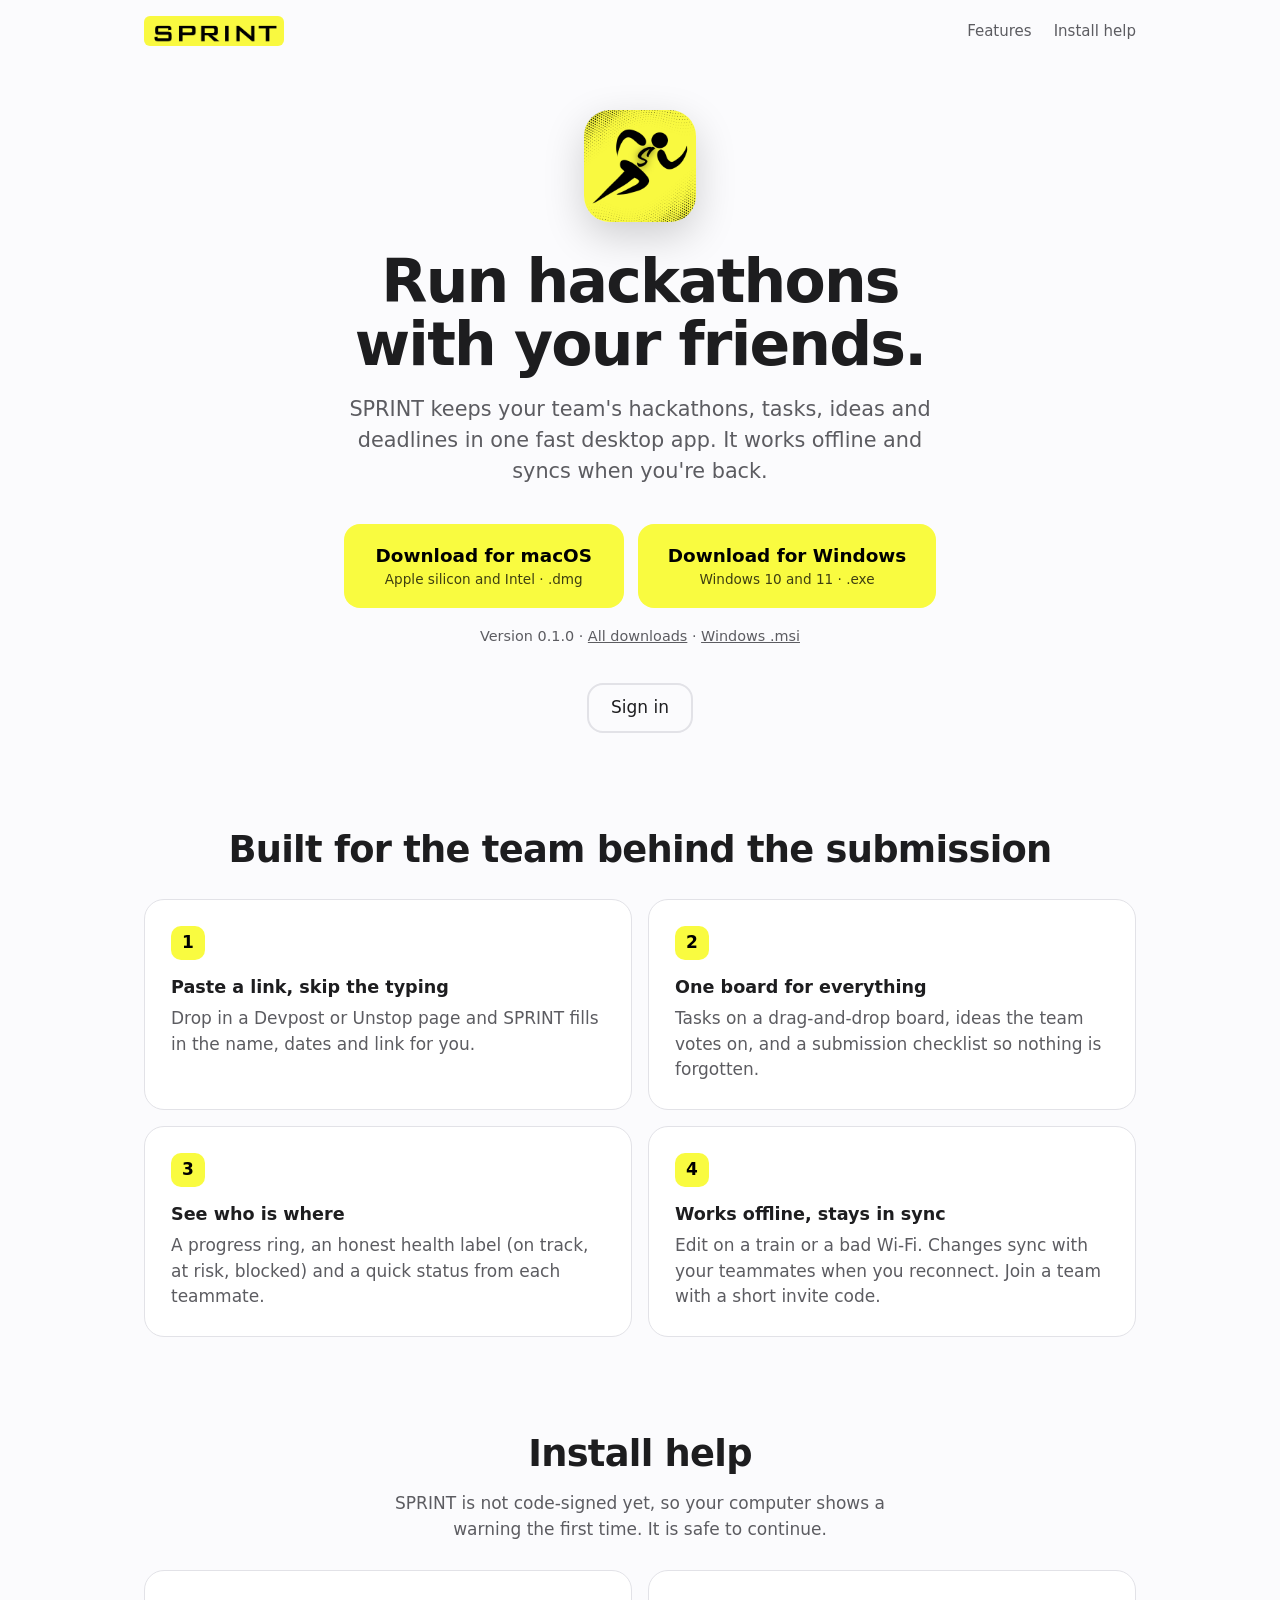
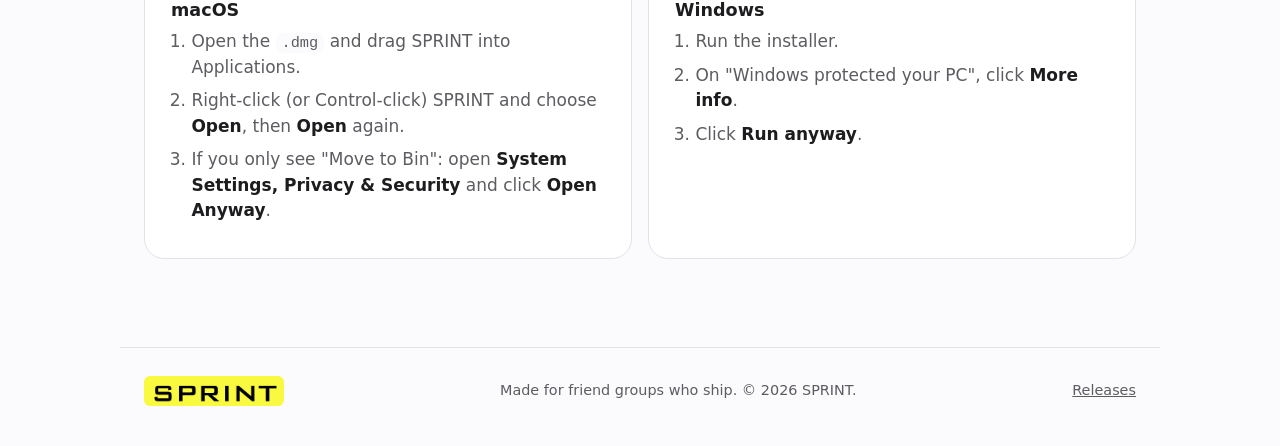
==== index.html @ 3ab62c74 "SPRINT download site" ====
<!doctype html>
<html lang="en">
<head>
<meta charset="utf-8">
<meta name="viewport" content="width=device-width, initial-scale=1">
<meta http-equiv="Content-Security-Policy" content="default-src 'none'; img-src 'self'; style-src 'self'; script-src 'self'; connect-src https://api.github.com; base-uri 'none'; form-action 'none'">
<meta name="referrer" content="strict-origin-when-cross-origin">
<title>SPRINT: run hackathons with your friends</title>
<meta name="description" content="SPRINT is a desktop app for macOS and Windows that keeps your friend group's hackathons, tasks, ideas and deadlines in one place. Works offline, syncs with your team.">
<link rel="canonical" href="https://fawaz3469.github.io/sprint-app/">
<meta name="color-scheme" content="light dark">
<meta name="theme-color" content="#F9FB40">
<link rel="icon" href="favicon.ico" sizes="48x48">
<link rel="icon" href="favicon-32.png" type="image/png" sizes="32x32">
<link rel="icon" href="icon-512.png" type="image/png" sizes="512x512">
<link rel="apple-touch-icon" href="apple-touch-icon.png">
<meta property="og:type" content="website">
<meta property="og:site_name" content="SPRINT">
<meta property="og:title" content="SPRINT: run hackathons with your friends">
<meta property="og:description" content="One desktop app for your team's hackathons, tasks, ideas and deadlines. macOS and Windows. Works offline.">
<meta property="og:url" content="https://fawaz3469.github.io/sprint-app/">
<meta property="og:image" content="https://fawaz3469.github.io/sprint-app/og-image.png">
<meta property="og:image:width" content="1200">
<meta property="og:image:height" content="630">
<meta property="og:image:alt" content="The SPRINT runner icon and wordmark on a yellow background">
<meta name="twitter:card" content="summary_large_image">
<meta name="twitter:title" content="SPRINT: run hackathons with your friends">
<meta name="twitter:description" content="One desktop app for your team's hackathons, tasks, ideas and deadlines. macOS and Windows.">
<meta name="twitter:image" content="https://fawaz3469.github.io/sprint-app/og-image.png">
<script type="application/ld+json">
{
  "@context": "https://schema.org",
  "@type": "SoftwareApplication",
  "name": "SPRINT",
  "description": "A desktop app for friend groups to run hackathons together: tasks, ideas, submission checklists, progress and deadlines in one place.",
  "applicationCategory": "ProductivityApplication",
  "operatingSystem": "macOS, Windows",
  "softwareVersion": "0.1.0",
  "url": "https://fawaz3469.github.io/sprint-app/",
  "image": "https://fawaz3469.github.io/sprint-app/og-image.png",
  "downloadUrl": "https://github.com/Fawaz3469/sprint-app/releases/latest"
}
</script>
<link rel="stylesheet" href="style.css">
<script src="app.js" defer></script>
</head>
<body>
<a class="skip" href="#main">Skip to content</a>
<header class="bar">
  <a class="brand" href="./" aria-label="SPRINT home"><img src="assets/sprint-wordmark.png" alt="SPRINT" width="720" height="154"></a>
  <nav aria-label="Page">
    <a href="#features">Features</a>
    <a href="#install-help">Install help</a>
  </nav>
</header>

<main id="main">
  <section class="hero">
    <img class="hero-icon" src="assets/sprint-icon.png" alt="" width="640" height="640">
    <h1>Run hackathons with your friends.</h1>
    <p class="lead">SPRINT keeps your team's hackathons, tasks, ideas and deadlines in one fast desktop app. It works offline and syncs when you're back.</p>

    <div class="downloads" id="downloads">
      <a class="btn btn-lg" id="dl-mac" data-os="mac" rel="noopener noreferrer" href="https://github.com/Fawaz3469/sprint-app/releases/download/v0.1.0/Sprint_0.1.0_universal.dmg">
        <span class="btn-title">Download for macOS</span>
        <span class="btn-sub">Apple silicon and Intel · .dmg</span>
      </a>
      <a class="btn btn-lg" id="dl-win" data-os="win" rel="noopener noreferrer" href="https://github.com/Fawaz3469/sprint-app/releases/download/v0.1.0/Sprint_0.1.0_x64-setup.exe">
        <span class="btn-title">Download for Windows</span>
        <span class="btn-sub">Windows 10 and 11 · .exe</span>
      </a>
    </div>
    <p class="meta"><span id="version">Version 0.1.0</span> · <a id="all-releases" rel="noopener noreferrer" href="https://github.com/Fawaz3469/sprint-app/releases/latest">All downloads</a> · <a id="dl-msi" rel="noopener noreferrer" href="https://github.com/Fawaz3469/sprint-app/releases/download/v0.1.0/Sprint_0.1.0_x64_en-US.msi">Windows .msi</a></p>
    <p class="note" id="mobile-note" hidden>SPRINT is a desktop app. Open this page on your Mac or PC to download it.</p>

    <details class="signin">
      <summary class="btn btn-ghost">Sign in</summary>
      <p>Open the SPRINT app to sign in. Accounts are created inside the app with an email code.</p>
    </details>
  </section>

  <section id="features" class="features" aria-labelledby="features-h">
    <h2 id="features-h">Built for the team behind the submission</h2>
    <ul>
      <li>
        <span class="num" aria-hidden="true">1</span>
        <h3>Paste a link, skip the typing</h3>
        <p>Drop in a Devpost or Unstop page and SPRINT fills in the name, dates and link for you.</p>
      </li>
      <li>
        <span class="num" aria-hidden="true">2</span>
        <h3>One board for everything</h3>
        <p>Tasks on a drag-and-drop board, ideas the team votes on, and a submission checklist so nothing is forgotten.</p>
      </li>
      <li>
        <span class="num" aria-hidden="true">3</span>
        <h3>See who is where</h3>
        <p>A progress ring, an honest health label (on track, at risk, blocked) and a quick status from each teammate.</p>
      </li>
      <li>
        <span class="num" aria-hidden="true">4</span>
        <h3>Works offline, stays in sync</h3>
        <p>Edit on a train or a bad Wi-Fi. Changes sync with your teammates when you reconnect. Join a team with a short invite code.</p>
      </li>
    </ul>
  </section>

  <section id="install-help" class="help" aria-labelledby="help-h">
    <h2 id="help-h">Install help</h2>
    <p>SPRINT is not code-signed yet, so your computer shows a warning the first time. It is safe to continue.</p>
    <div class="help-grid">
      <div>
        <h3>macOS</h3>
        <ol>
          <li>Open the <code>.dmg</code> and drag SPRINT into Applications.</li>
          <li>Right-click (or Control-click) SPRINT and choose <strong>Open</strong>, then <strong>Open</strong> again.</li>
          <li>If you only see "Move to Bin": open <strong>System Settings, Privacy &amp; Security</strong> and click <strong>Open Anyway</strong>.</li>
        </ol>
      </div>
      <div>
        <h3>Windows</h3>
        <ol>
          <li>Run the installer.</li>
          <li>On "Windows protected your PC", click <strong>More info</strong>.</li>
          <li>Click <strong>Run anyway</strong>.</li>
        </ol>
      </div>
    </div>
  </section>
</main>

<footer class="foot">
  <a class="brand" href="./" aria-label="SPRINT home"><img src="assets/sprint-wordmark.png" alt="SPRINT" width="720" height="154"></a>
  <p>Made for friend groups who ship. © 2026 SPRINT.</p>
  <p><a rel="noopener noreferrer" href="https://github.com/Fawaz3469/sprint-app/releases">Releases</a></p>
</footer>
</body>
</html>
---- style.css ----
:root {
  --yellow: #F9FB40;
  --on-yellow: #000;
  --bg: #fbfbfd;
  --surface: #fff;
  --text: #1d1d1f;
  --text-2: #5c5c61;
  --line: #e2e2e7;
  --focus: #1d1d1f;
  --radius: 20px;
  --font: -apple-system, BlinkMacSystemFont, "SF Pro Text", "Segoe UI Variable", "Segoe UI", system-ui, Roboto, sans-serif;
}
@media (prefers-color-scheme: dark) {
  :root { --bg: #0b0b0c; --surface: #161618; --text: #f5f5f7; --text-2: #a1a1a8; --line: #2a2a2e; --focus: #F9FB40; }
}
* { box-sizing: border-box; }
html { -webkit-text-size-adjust: 100%; scroll-behavior: smooth; }
body { margin: 0; background: var(--bg); color: var(--text); font: 17px/1.5 var(--font); -webkit-font-smoothing: antialiased; }
img { display: block; max-width: 100%; height: auto; }
a { color: inherit; }
:focus-visible { outline: 3px solid var(--focus); outline-offset: 3px; border-radius: 8px; }
.skip { position: absolute; left: 16px; top: -60px; background: var(--yellow); color: var(--on-yellow); padding: 10px 14px; border-radius: 10px; z-index: 10; }
.skip:focus { top: 12px; }

.bar, .foot { max-width: 1040px; margin: 0 auto; padding: 16px 24px; display: flex; align-items: center; justify-content: space-between; gap: 16px; }
.brand img { height: 30px; width: auto; border-radius: 6px; }
.bar nav { display: flex; gap: 22px; }
.bar nav a { text-decoration: none; color: var(--text-2); font-size: 15px; }
.bar nav a:hover { color: var(--text); }

main { max-width: 1040px; margin: 0 auto; padding: 0 24px; }
.hero { text-align: center; padding: 48px 0 72px; }
.hero-icon { width: 112px; height: 112px; margin: 0 auto 28px; border-radius: 26px; box-shadow: 0 14px 40px rgba(0,0,0,.18); }
h1 { font-size: clamp(2.2rem, 6vw, 3.75rem); line-height: 1.05; letter-spacing: -0.03em; margin: 0 auto 18px; max-width: 16ch; font-weight: 700; }
.lead { font-size: clamp(1.05rem, 2.2vw, 1.3rem); color: var(--text-2); max-width: 46ch; margin: 0 auto 36px; }

.downloads { display: flex; gap: 14px; justify-content: center; flex-wrap: wrap; }
.btn { display: inline-flex; flex-direction: column; align-items: center; justify-content: center; text-decoration: none; border-radius: 16px; background: var(--yellow); color: var(--on-yellow); font-weight: 600; cursor: pointer; border: 2px solid transparent; transition: transform .15s ease; }
.btn:hover { transform: translateY(-1px); }
.btn:active { transform: translateY(0); }
.btn-lg { min-width: 280px; padding: 16px 28px; }
.btn-title { font-size: 1.15rem; }
.btn-sub { font-size: .85rem; font-weight: 500; opacity: .75; }
/* The visitor's own system keeps the yellow fill; the other one steps back. */
.downloads.detected .btn:not(.is-yours) { background: transparent; color: var(--text); border-color: var(--line); }
.btn-ghost { background: transparent; color: var(--text); border-color: var(--line); padding: 10px 22px; font-weight: 500; list-style: none; }
.btn-ghost::-webkit-details-marker { display: none; }
.meta { color: var(--text-2); font-size: .9rem; margin: 18px 0 0; }
.meta a { color: var(--text-2); }
.note { color: var(--text-2); font-size: .95rem; }

.signin { margin: 36px auto 0; max-width: 420px; }
.signin summary { display: inline-flex; }
.signin p { margin: 14px 0 0; padding: 16px 18px; background: var(--surface); border: 1px solid var(--line); border-radius: 14px; color: var(--text-2); font-size: .95rem; }

h2 { font-size: clamp(1.6rem, 4vw, 2.3rem); letter-spacing: -0.02em; line-height: 1.15; margin: 0 0 28px; text-align: center; }
h3 { margin: 0 0 6px; font-size: 1.1rem; }
.features { padding: 24px 0 72px; }
.features ul { list-style: none; margin: 0; padding: 0; display: grid; grid-template-columns: repeat(2, 1fr); gap: 16px; }
.features li { background: var(--surface); border: 1px solid var(--line); border-radius: var(--radius); padding: 26px; }
.features p { margin: 0; color: var(--text-2); }
.num { display: grid; place-items: center; width: 34px; height: 34px; border-radius: 10px; background: var(--yellow); color: var(--on-yellow); font-weight: 700; margin-bottom: 14px; }

.help { padding: 24px 0 88px; }
.help > p { text-align: center; color: var(--text-2); max-width: 52ch; margin: -12px auto 28px; }
.help-grid { display: grid; grid-template-columns: repeat(2, 1fr); gap: 16px; }
.help-grid > div { background: var(--surface); border: 1px solid var(--line); border-radius: var(--radius); padding: 26px; }
.help ol { margin: 0; padding-left: 1.2em; color: var(--text-2); }
.help li { margin-bottom: 8px; }
.help strong { color: var(--text); }
code { font: .9em ui-monospace, SFMono-Regular, Menlo, Consolas, monospace; background: var(--bg); padding: 1px 6px; border-radius: 6px; }

.foot { border-top: 1px solid var(--line); flex-wrap: wrap; padding-top: 28px; padding-bottom: 40px; color: var(--text-2); font-size: .9rem; }
.foot p { margin: 0; }
.foot a { color: var(--text-2); }

@media (max-width: 720px) {
  .bar nav { gap: 16px; }
  .btn-lg { width: 100%; min-width: 0; }
  .features ul, .help-grid { grid-template-columns: 1fr; }
  .hero { padding-top: 28px; }
  .foot { flex-direction: column; align-items: flex-start; }
}
@media (prefers-reduced-motion: reduce) { html { scroll-behavior: auto; } .btn { transition: none; } }
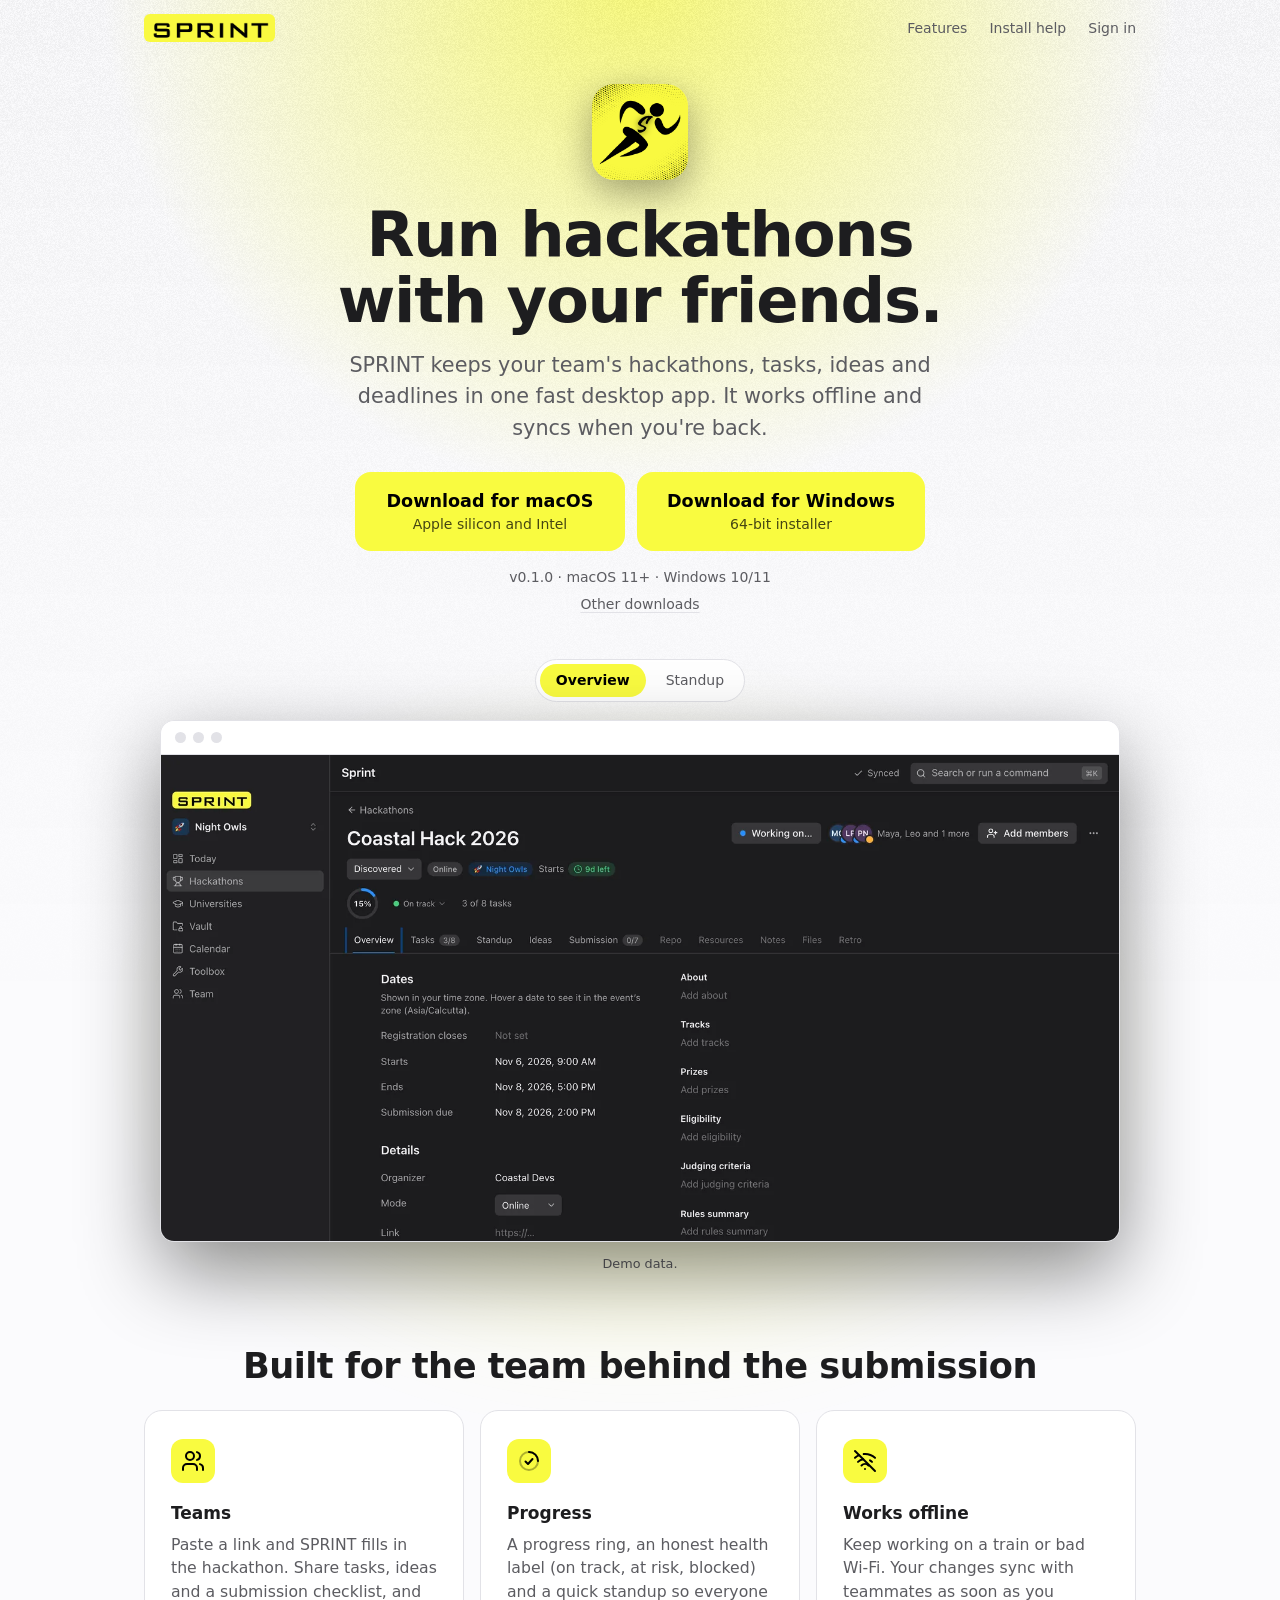
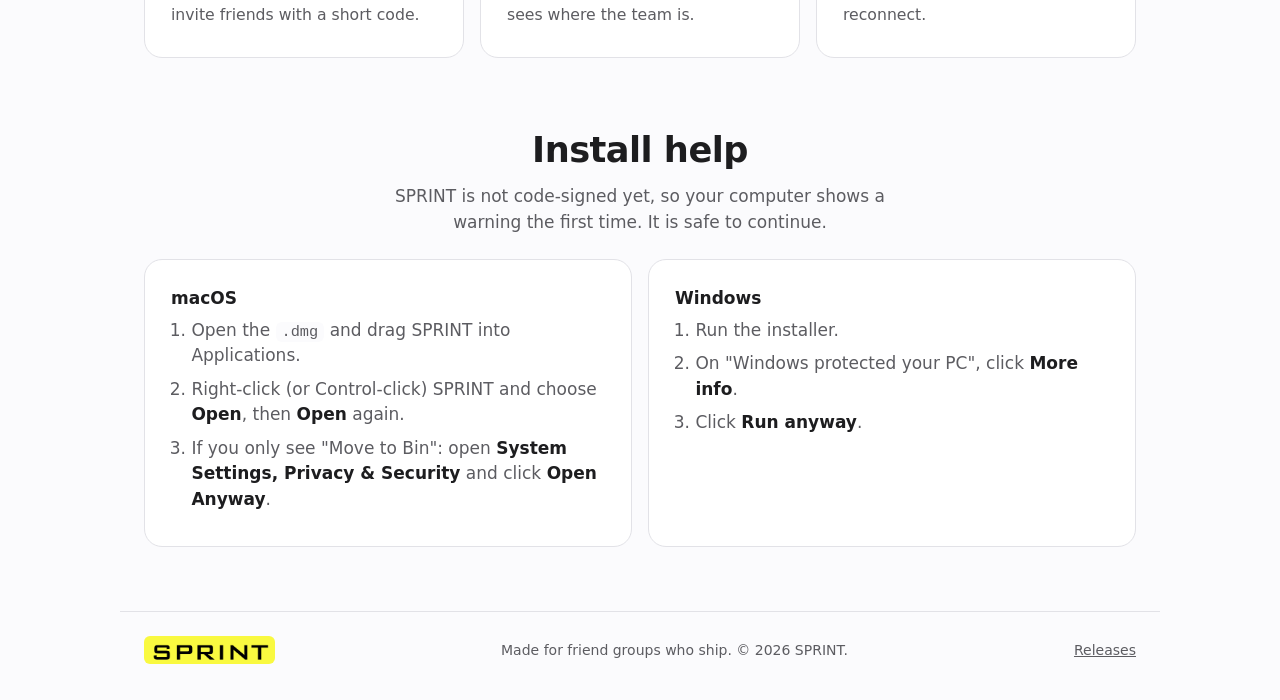
==== commit d3b129cc: "Polish: app screenshots, nav sign-in popover, 3 feature cards, tighter hero" ====
--- a/index.html
+++ b/index.html
@@ -8,8 +8,8 @@
 <title>SPRINT: run hackathons with your friends</title>
 <meta name="description" content="SPRINT is a desktop app for macOS and Windows that keeps your friend group's hackathons, tasks, ideas and deadlines in one place. Works offline, syncs with your team.">
 <link rel="canonical" href="https://fawaz3469.github.io/sprint-app/">
-<meta name="color-scheme" content="light dark">
-<meta name="theme-color" content="#F9FB40">
+<meta name="color-scheme" content="dark light">
+<meta name="theme-color" content="#0b0b0c">
 <link rel="icon" href="favicon.ico" sizes="48x48">
 <link rel="icon" href="favicon-32.png" type="image/png" sizes="32x32">
 <link rel="icon" href="icon-512.png" type="image/png" sizes="512x512">
@@ -51,6 +51,10 @@
   <nav aria-label="Page">
     <a href="#features">Features</a>
     <a href="#install-help">Install help</a>
+    <details class="pop" id="signin">
+      <summary>Sign in</summary>
+      <div class="pop-panel" role="note">Open the SPRINT app to sign in.</div>
+    </details>
   </nav>
 </header>
 
@@ -63,44 +67,57 @@
     <div class="downloads" id="downloads">
       <a class="btn btn-lg" id="dl-mac" data-os="mac" rel="noopener noreferrer" href="https://github.com/Fawaz3469/sprint-app/releases/download/v0.1.0/Sprint_0.1.0_universal.dmg">
         <span class="btn-title">Download for macOS</span>
-        <span class="btn-sub">Apple silicon and Intel · .dmg</span>
+        <span class="btn-sub">Apple silicon and Intel</span>
       </a>
       <a class="btn btn-lg" id="dl-win" data-os="win" rel="noopener noreferrer" href="https://github.com/Fawaz3469/sprint-app/releases/download/v0.1.0/Sprint_0.1.0_x64-setup.exe">
         <span class="btn-title">Download for Windows</span>
-        <span class="btn-sub">Windows 10 and 11 · .exe</span>
+        <span class="btn-sub">64-bit installer</span>
       </a>
     </div>
-    <p class="meta"><span id="version">Version 0.1.0</span> · <a id="all-releases" rel="noopener noreferrer" href="https://github.com/Fawaz3469/sprint-app/releases/latest">All downloads</a> · <a id="dl-msi" rel="noopener noreferrer" href="https://github.com/Fawaz3469/sprint-app/releases/download/v0.1.0/Sprint_0.1.0_x64_en-US.msi">Windows .msi</a></p>
+    <p class="meta"><span id="version">v0.1.0</span> · macOS 11+ · Windows 10/11</p>
     <p class="note" id="mobile-note" hidden>SPRINT is a desktop app. Open this page on your Mac or PC to download it.</p>
+    <details class="more">
+      <summary>Other downloads</summary>
+      <ul>
+        <li><a id="dl-msi" rel="noopener noreferrer" href="https://github.com/Fawaz3469/sprint-app/releases/download/v0.1.0/Sprint_0.1.0_x64_en-US.msi">Windows installer (.msi)</a></li>
+        <li><a id="notes" rel="noopener noreferrer" href="https://github.com/Fawaz3469/sprint-app/releases/latest">Release notes</a></li>
+        <li><a rel="noopener noreferrer" href="https://github.com/Fawaz3469/sprint-app/releases">All releases</a></li>
+      </ul>
+    </details>
 
-    <details class="signin">
-      <summary class="btn btn-ghost">Sign in</summary>
-      <p>Open the SPRINT app to sign in. Accounts are created inside the app with an email code.</p>
-    </details>
+    <div class="shots">
+      <input class="shot-radio" type="radio" name="shot" id="shot-overview" checked>
+      <input class="shot-radio" type="radio" name="shot" id="shot-standup">
+      <div class="shot-tabs" role="group" aria-label="Screenshots">
+        <label for="shot-overview">Overview</label>
+        <label for="shot-standup">Standup</label>
+      </div>
+      <div class="window">
+        <div class="window-bar" aria-hidden="true"><i></i><i></i><i></i></div>
+        <img class="shot shot-overview" src="assets/app-overview.webp" width="1600" height="812" alt="The SPRINT app showing a hackathon overview: a progress ring at 15 percent, an on-track health label, the event dates and the team and task counts.">
+        <img class="shot shot-standup" src="assets/app-standup.webp" width="1600" height="812" alt="The SPRINT Standup tab listing three teammates, each with a status, a short note, tasks done and a progress percentage." loading="lazy">
+      </div>
+      <p class="shot-note">Demo data.</p>
+    </div>
   </section>
 
   <section id="features" class="features" aria-labelledby="features-h">
     <h2 id="features-h">Built for the team behind the submission</h2>
     <ul>
       <li>
-        <span class="num" aria-hidden="true">1</span>
-        <h3>Paste a link, skip the typing</h3>
-        <p>Drop in a Devpost or Unstop page and SPRINT fills in the name, dates and link for you.</p>
+        <span class="icon" aria-hidden="true"><svg viewBox="0 0 24 24"><path d="M16 21v-2a4 4 0 0 0-4-4H6a4 4 0 0 0-4 4v2"/><circle cx="9" cy="7" r="4"/><path d="M22 21v-2a4 4 0 0 0-3-3.87"/><path d="M16 3.13a4 4 0 0 1 0 7.75"/></svg></span>
+        <h3>Teams</h3>
+        <p>Paste a link and SPRINT fills in the hackathon. Share tasks, ideas and a submission checklist, and invite friends with a short code.</p>
       </li>
       <li>
-        <span class="num" aria-hidden="true">2</span>
-        <h3>One board for everything</h3>
-        <p>Tasks on a drag-and-drop board, ideas the team votes on, and a submission checklist so nothing is forgotten.</p>
+        <span class="icon" aria-hidden="true"><svg viewBox="0 0 24 24"><circle cx="12" cy="12" r="9" opacity=".3"/><path d="M12 3a9 9 0 0 1 9 9"/><path d="m8.5 12.5 2.5 2.5 4.5-5"/></svg></span>
+        <h3>Progress</h3>
+        <p>A progress ring, an honest health label (on track, at risk, blocked) and a quick standup so everyone sees where the team is.</p>
       </li>
       <li>
-        <span class="num" aria-hidden="true">3</span>
-        <h3>See who is where</h3>
-        <p>A progress ring, an honest health label (on track, at risk, blocked) and a quick status from each teammate.</p>
-      </li>
-      <li>
-        <span class="num" aria-hidden="true">4</span>
-        <h3>Works offline, stays in sync</h3>
-        <p>Edit on a train or a bad Wi-Fi. Changes sync with your teammates when you reconnect. Join a team with a short invite code.</p>
+        <span class="icon" aria-hidden="true"><svg viewBox="0 0 24 24"><path d="M12 20h.01"/><path d="M8.5 16.429a5 5 0 0 1 7 0"/><path d="M5 12.859a10 10 0 0 1 5.17-2.69"/><path d="M19 12.859a10 10 0 0 0-2.007-1.523"/><path d="M2 8.82a15 15 0 0 1 4.177-2.643"/><path d="M22 8.82a15 15 0 0 0-11.288-3.764"/><path d="m2 2 20 20"/></svg></span>
+        <h3>Works offline</h3>
+        <p>Keep working on a train or bad Wi-Fi. Your changes sync with teammates as soon as you reconnect.</p>
       </li>
     </ul>
   </section>
--- a/style.css
+++ b/style.css
@@ -1,68 +1,97 @@
+/* Dark is the default; light follows the system setting. Yellow is used for fills only, always with black text. */
 :root {
   --yellow: #F9FB40;
   --on-yellow: #000;
-  --bg: #fbfbfd;
-  --surface: #fff;
-  --text: #1d1d1f;
-  --text-2: #5c5c61;
-  --line: #e2e2e7;
-  --focus: #1d1d1f;
-  --radius: 20px;
+  --bg: #0b0b0c;
+  --surface: #151517;
+  --text: #f5f5f7;
+  --text-2: #a1a1a8;
+  --line: #28282c;
+  --focus: #F9FB40;
+  --glow: rgba(249, 251, 64, .22);
+  --radius: 18px;
+  --t-sm: .875rem;
+  --t-md: 1.0625rem;
+  --t-lg: clamp(1.1rem, 2vw, 1.3rem);
+  --t-h2: clamp(1.6rem, 3.6vw, 2.2rem);
+  --t-h1: clamp(2.3rem, 6vw, 3.9rem);
   --font: -apple-system, BlinkMacSystemFont, "SF Pro Text", "Segoe UI Variable", "Segoe UI", system-ui, Roboto, sans-serif;
 }
-@media (prefers-color-scheme: dark) {
-  :root { --bg: #0b0b0c; --surface: #161618; --text: #f5f5f7; --text-2: #a1a1a8; --line: #2a2a2e; --focus: #F9FB40; }
+@media (prefers-color-scheme: light) {
+  :root { --bg: #fbfbfd; --surface: #fff; --text: #1d1d1f; --text-2: #5c5c61; --line: #e2e2e7; --focus: #1d1d1f; --glow: rgba(249, 251, 64, .7); }
 }
 * { box-sizing: border-box; }
 html { -webkit-text-size-adjust: 100%; scroll-behavior: smooth; }
-body { margin: 0; background: var(--bg); color: var(--text); font: 17px/1.5 var(--font); -webkit-font-smoothing: antialiased; }
+body { margin: 0; background: var(--bg); color: var(--text); font: var(--t-md)/1.5 var(--font); -webkit-font-smoothing: antialiased; }
 img { display: block; max-width: 100%; height: auto; }
 a { color: inherit; }
 :focus-visible { outline: 3px solid var(--focus); outline-offset: 3px; border-radius: 8px; }
-.skip { position: absolute; left: 16px; top: -60px; background: var(--yellow); color: var(--on-yellow); padding: 10px 14px; border-radius: 10px; z-index: 10; }
+.skip { position: absolute; left: 16px; top: -60px; background: var(--yellow); color: var(--on-yellow); padding: 10px 14px; border-radius: 10px; z-index: 20; }
 .skip:focus { top: 12px; }
 
-.bar, .foot { max-width: 1040px; margin: 0 auto; padding: 16px 24px; display: flex; align-items: center; justify-content: space-between; gap: 16px; }
-.brand img { height: 30px; width: auto; border-radius: 6px; }
-.bar nav { display: flex; gap: 22px; }
-.bar nav a { text-decoration: none; color: var(--text-2); font-size: 15px; }
-.bar nav a:hover { color: var(--text); }
+.bar, .foot { max-width: 1040px; margin: 0 auto; padding: 14px 24px; display: flex; align-items: center; justify-content: space-between; gap: 16px; position: relative; z-index: 5; }
+.brand img { height: 28px; width: auto; border-radius: 6px; }
+.bar nav { display: flex; align-items: center; gap: 22px; }
+.bar nav a, .pop summary { text-decoration: none; color: var(--text-2); font-size: var(--t-sm); cursor: pointer; }
+.bar nav a:hover, .pop summary:hover, .pop[open] summary { color: var(--text); }
+.pop { position: relative; }
+.pop summary { list-style: none; }
+.pop summary::-webkit-details-marker { display: none; }
+.pop-panel { position: absolute; right: 0; top: calc(100% + 10px); width: max-content; max-width: 240px; padding: 12px 14px; background: var(--surface); border: 1px solid var(--line); border-radius: 12px; font-size: var(--t-sm); color: var(--text); box-shadow: 0 12px 32px rgba(0,0,0,.35); }
 
 main { max-width: 1040px; margin: 0 auto; padding: 0 24px; }
-.hero { text-align: center; padding: 48px 0 72px; }
-.hero-icon { width: 112px; height: 112px; margin: 0 auto 28px; border-radius: 26px; box-shadow: 0 14px 40px rgba(0,0,0,.18); }
-h1 { font-size: clamp(2.2rem, 6vw, 3.75rem); line-height: 1.05; letter-spacing: -0.03em; margin: 0 auto 18px; max-width: 16ch; font-weight: 700; }
-.lead { font-size: clamp(1.05rem, 2.2vw, 1.3rem); color: var(--text-2); max-width: 46ch; margin: 0 auto 36px; }
+.hero { position: relative; text-align: center; padding: 28px 0 56px; }
+/* A soft yellow wash and a little grain behind the hero. */
+.hero::before { content: ""; position: absolute; inset: -80px calc(50% - 50vw) 0; z-index: -1; background: radial-gradient(60% 55% at 50% 0%, var(--glow), transparent 70%); }
+.hero::after { content: ""; position: absolute; inset: -80px calc(50% - 50vw) 0; z-index: -1; background: url("assets/noise.png"); opacity: .05; pointer-events: none; -webkit-mask-image: linear-gradient(#000, transparent 80%); mask-image: linear-gradient(#000, transparent 80%); }
+.hero-icon { width: 96px; height: 96px; margin: 0 auto 22px; border-radius: 22px; box-shadow: 0 12px 36px rgba(0,0,0,.35); }
+h1 { font-size: var(--t-h1); line-height: 1.06; letter-spacing: -0.02em; margin: 0 auto 16px; max-width: 16ch; font-weight: 700; }
+.lead { font-size: var(--t-lg); color: var(--text-2); max-width: 46ch; margin: 0 auto 28px; }
 
-.downloads { display: flex; gap: 14px; justify-content: center; flex-wrap: wrap; }
-.btn { display: inline-flex; flex-direction: column; align-items: center; justify-content: center; text-decoration: none; border-radius: 16px; background: var(--yellow); color: var(--on-yellow); font-weight: 600; cursor: pointer; border: 2px solid transparent; transition: transform .15s ease; }
+.downloads { display: flex; gap: 12px; justify-content: center; flex-wrap: wrap; }
+.btn { display: inline-flex; flex-direction: column; align-items: center; justify-content: center; text-decoration: none; border-radius: 16px; background: var(--yellow); color: var(--on-yellow); font-weight: 600; border: 2px solid transparent; transition: transform .15s ease; }
 .btn:hover { transform: translateY(-1px); }
-.btn:active { transform: translateY(0); }
-.btn-lg { min-width: 280px; padding: 16px 28px; }
-.btn-title { font-size: 1.15rem; }
-.btn-sub { font-size: .85rem; font-weight: 500; opacity: .75; }
+.btn-lg { min-width: 270px; padding: 14px 28px; }
+.btn-title { font-size: 1.1rem; }
+.btn-sub { font-size: var(--t-sm); font-weight: 500; opacity: .72; }
 /* The visitor's own system keeps the yellow fill; the other one steps back. */
 .downloads.detected .btn:not(.is-yours) { background: transparent; color: var(--text); border-color: var(--line); }
-.btn-ghost { background: transparent; color: var(--text); border-color: var(--line); padding: 10px 22px; font-weight: 500; list-style: none; }
-.btn-ghost::-webkit-details-marker { display: none; }
-.meta { color: var(--text-2); font-size: .9rem; margin: 18px 0 0; }
-.meta a { color: var(--text-2); }
-.note { color: var(--text-2); font-size: .95rem; }
+.meta { color: var(--text-2); font-size: var(--t-sm); margin: 16px 0 6px; }
+.note { color: var(--text-2); font-size: var(--t-sm); margin: 6px 0; }
+.more { font-size: var(--t-sm); color: var(--text-2); }
+.more summary { display: inline-block; cursor: pointer; list-style: none; text-decoration: underline; text-underline-offset: 3px; text-decoration-color: var(--line); }
+.more summary::-webkit-details-marker { display: none; }
+.more summary:hover { color: var(--text); }
+.more ul { list-style: none; margin: 10px auto 0; padding: 6px 4px; width: max-content; max-width: 100%; border: 1px solid var(--line); border-radius: 12px; background: var(--surface); text-align: left; }
+.more li a { display: block; padding: 6px 12px; text-decoration: none; color: var(--text-2); border-radius: 8px; }
+.more li a:hover { color: var(--text); background: var(--bg); }
 
-.signin { margin: 36px auto 0; max-width: 420px; }
-.signin summary { display: inline-flex; }
-.signin p { margin: 14px 0 0; padding: 16px 18px; background: var(--surface); border: 1px solid var(--line); border-radius: 14px; color: var(--text-2); font-size: .95rem; }
+/* Screenshots in a window frame with a soft yellow glow behind. */
+.shots { position: relative; margin: 44px auto 0; max-width: 960px; }
+.shot-radio { position: absolute; opacity: 0; pointer-events: none; }
+.shot-tabs { display: inline-flex; gap: 4px; padding: 4px; margin-bottom: 18px; border: 1px solid var(--line); border-radius: 999px; background: var(--surface); }
+.shot-tabs label { padding: 6px 16px; border-radius: 999px; font-size: var(--t-sm); color: var(--text-2); cursor: pointer; }
+#shot-overview:checked ~ .shot-tabs [for="shot-overview"], #shot-standup:checked ~ .shot-tabs [for="shot-standup"] { background: var(--yellow); color: var(--on-yellow); font-weight: 600; }
+#shot-overview:focus-visible ~ .shot-tabs [for="shot-overview"], #shot-standup:focus-visible ~ .shot-tabs [for="shot-standup"] { outline: 3px solid var(--focus); outline-offset: 2px; }
+.window { position: relative; border-radius: 14px; border: 1px solid var(--line); background: var(--surface); overflow: hidden; box-shadow: 0 30px 80px rgba(0,0,0,.45); }
+.shots::before { content: ""; position: absolute; left: 8%; right: 8%; top: 22%; bottom: -4%; background: var(--yellow); opacity: .22; filter: blur(70px); border-radius: 50%; z-index: -1; }
+.window-bar { display: flex; gap: 7px; padding: 11px 14px; border-bottom: 1px solid var(--line); background: var(--surface); }
+.window-bar i { width: 11px; height: 11px; border-radius: 50%; background: var(--line); }
+.shot { display: none; width: 100%; }
+#shot-overview:checked ~ .window .shot-overview, #shot-standup:checked ~ .window .shot-standup { display: block; }
+.shot-note { margin: 12px 0 0; font-size: .8rem; color: var(--text-2); }
 
-h2 { font-size: clamp(1.6rem, 4vw, 2.3rem); letter-spacing: -0.02em; line-height: 1.15; margin: 0 0 28px; text-align: center; }
-h3 { margin: 0 0 6px; font-size: 1.1rem; }
-.features { padding: 24px 0 72px; }
-.features ul { list-style: none; margin: 0; padding: 0; display: grid; grid-template-columns: repeat(2, 1fr); gap: 16px; }
-.features li { background: var(--surface); border: 1px solid var(--line); border-radius: var(--radius); padding: 26px; }
-.features p { margin: 0; color: var(--text-2); }
-.num { display: grid; place-items: center; width: 34px; height: 34px; border-radius: 10px; background: var(--yellow); color: var(--on-yellow); font-weight: 700; margin-bottom: 14px; }
+h2 { font-size: var(--t-h2); letter-spacing: -0.015em; line-height: 1.15; margin: 0 0 24px; text-align: center; }
+h3 { margin: 0 0 6px; font-size: var(--t-md); font-weight: 600; }
+.features { padding: 16px 0 56px; }
+.features ul { list-style: none; margin: 0; padding: 0; display: grid; grid-template-columns: repeat(3, 1fr); gap: 16px; }
+.features li { background: var(--surface); border: 1px solid var(--line); border-radius: var(--radius); padding: 28px 26px 30px; }
+.features p { margin: 0; color: var(--text-2); font-size: .98rem; }
+.icon { display: grid; place-items: center; width: 44px; height: 44px; border-radius: 12px; background: var(--yellow); margin-bottom: 18px; }
+.icon svg { width: 24px; height: 24px; fill: none; stroke: var(--on-yellow); stroke-width: 2; stroke-linecap: round; stroke-linejoin: round; }
 
-.help { padding: 24px 0 88px; }
-.help > p { text-align: center; color: var(--text-2); max-width: 52ch; margin: -12px auto 28px; }
+.help { padding: 16px 0 64px; }
+.help > p { text-align: center; color: var(--text-2); max-width: 52ch; margin: -10px auto 24px; }
 .help-grid { display: grid; grid-template-columns: repeat(2, 1fr); gap: 16px; }
 .help-grid > div { background: var(--surface); border: 1px solid var(--line); border-radius: var(--radius); padding: 26px; }
 .help ol { margin: 0; padding-left: 1.2em; color: var(--text-2); }
@@ -70,15 +99,20 @@
 .help strong { color: var(--text); }
 code { font: .9em ui-monospace, SFMono-Regular, Menlo, Consolas, monospace; background: var(--bg); padding: 1px 6px; border-radius: 6px; }
 
-.foot { border-top: 1px solid var(--line); flex-wrap: wrap; padding-top: 28px; padding-bottom: 40px; color: var(--text-2); font-size: .9rem; }
+.foot { border-top: 1px solid var(--line); flex-wrap: wrap; padding-top: 24px; padding-bottom: 36px; color: var(--text-2); font-size: var(--t-sm); }
 .foot p { margin: 0; }
 .foot a { color: var(--text-2); }
 
+@media (max-width: 820px) {
+  .features ul { grid-template-columns: 1fr; }
+}
 @media (max-width: 720px) {
   .bar nav { gap: 16px; }
+  .bar nav a[href="#features"] { display: none; }
   .btn-lg { width: 100%; min-width: 0; }
-  .features ul, .help-grid { grid-template-columns: 1fr; }
-  .hero { padding-top: 28px; }
+  .help-grid { grid-template-columns: 1fr; }
+  .hero { padding-top: 16px; }
+  .shots { margin-top: 32px; }
   .foot { flex-direction: column; align-items: flex-start; }
 }
 @media (prefers-reduced-motion: reduce) { html { scroll-behavior: auto; } .btn { transition: none; } }
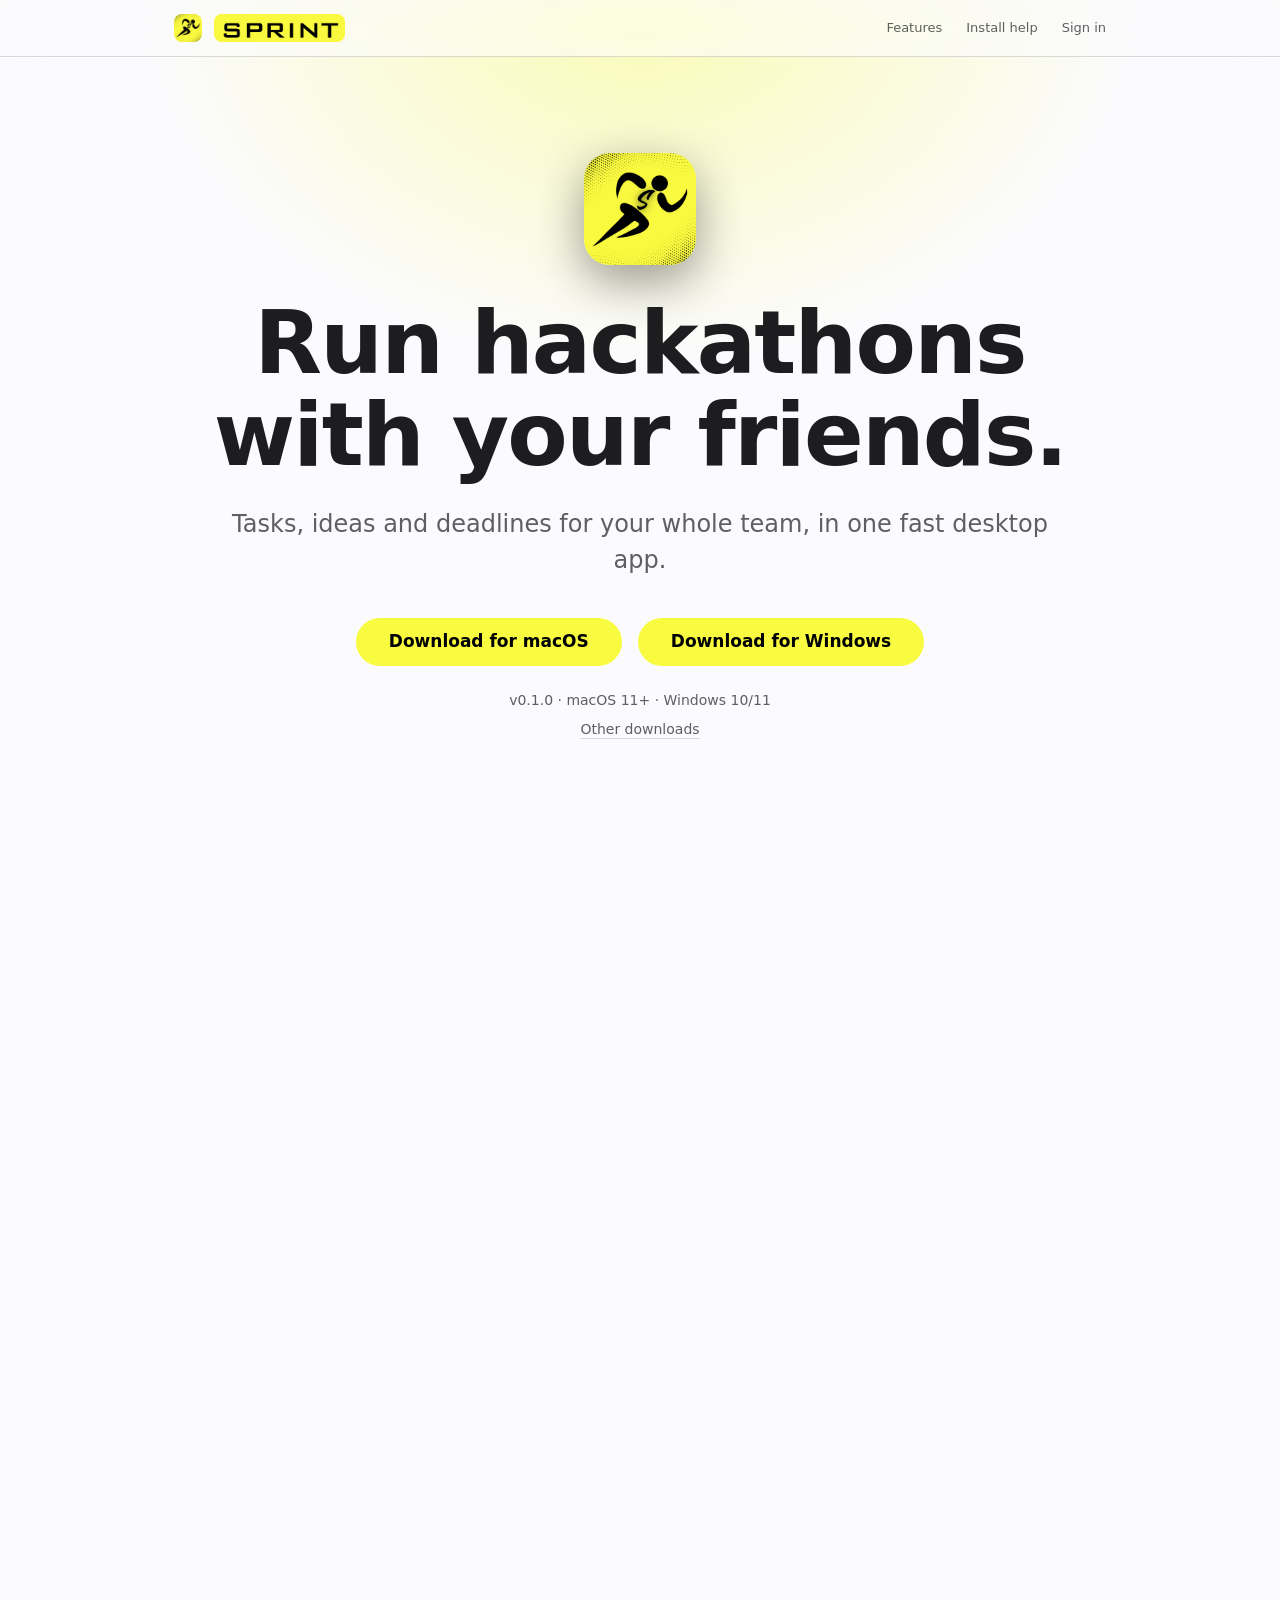
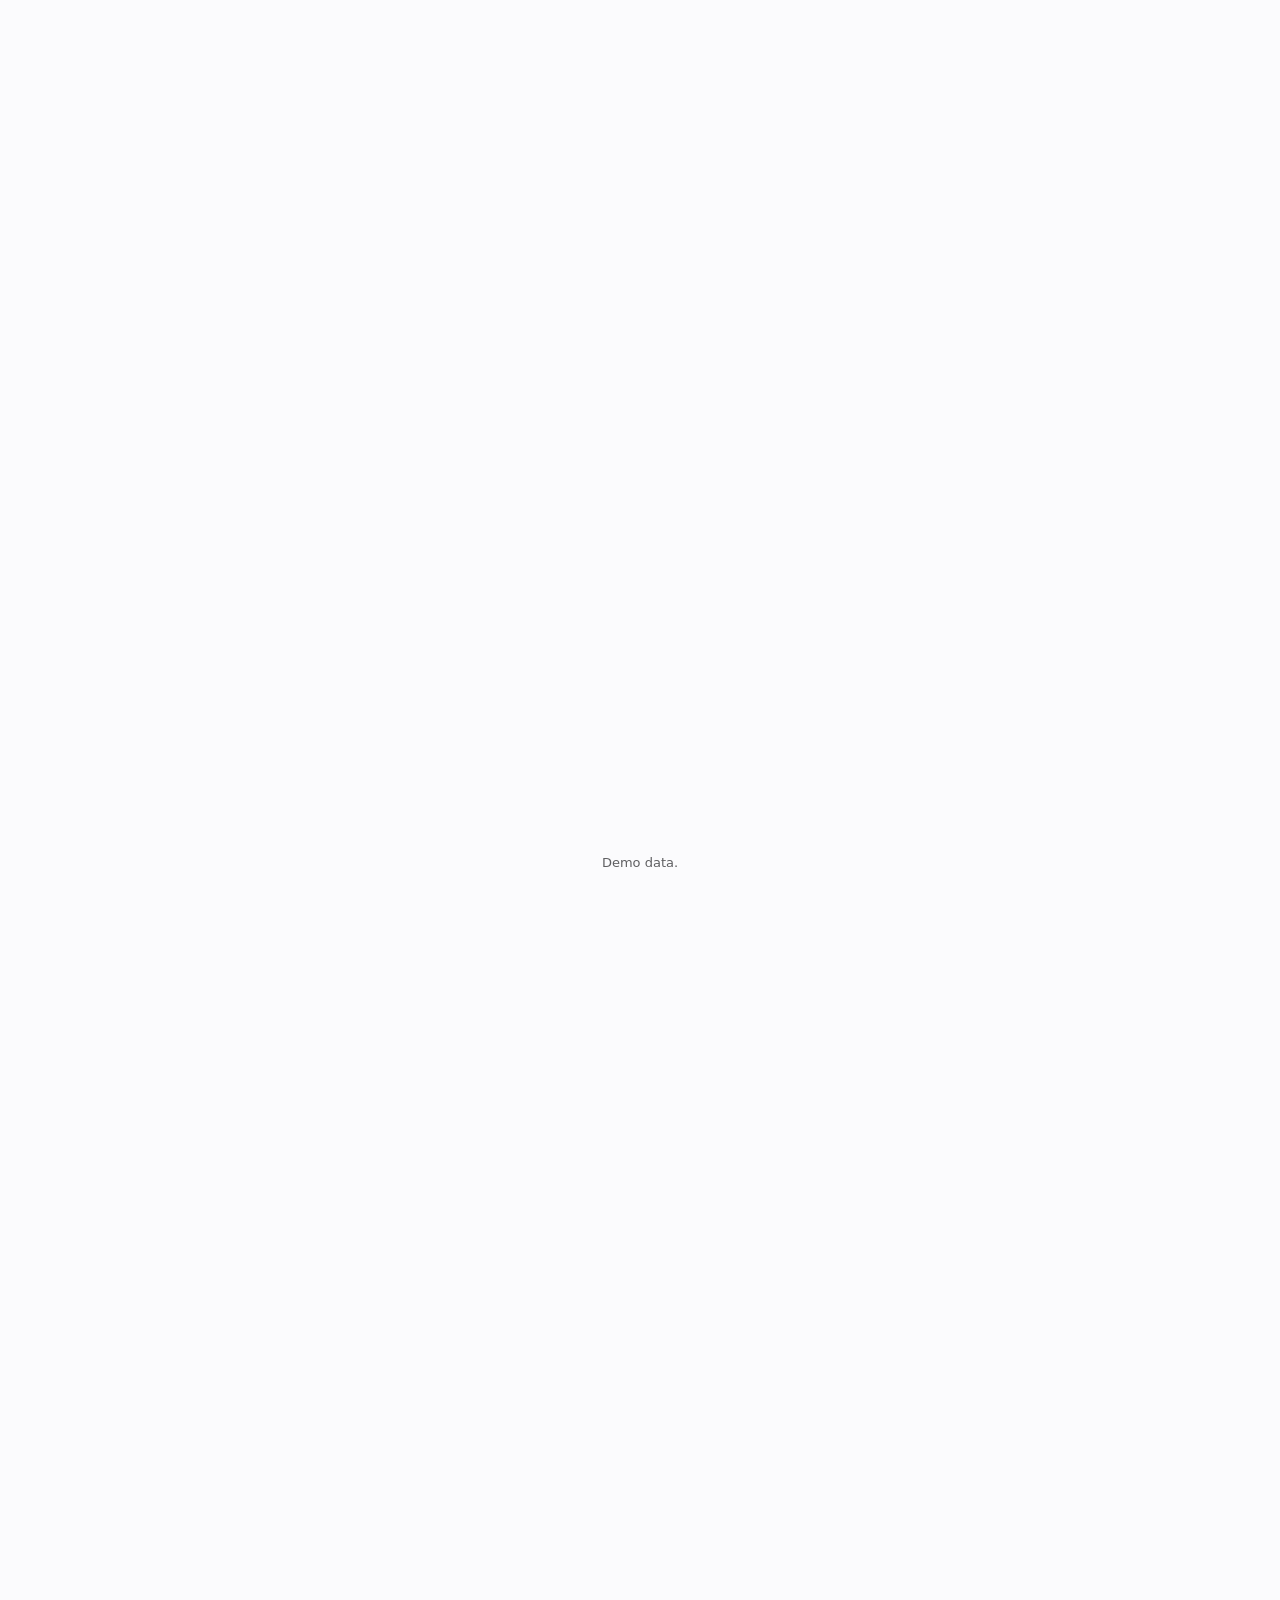
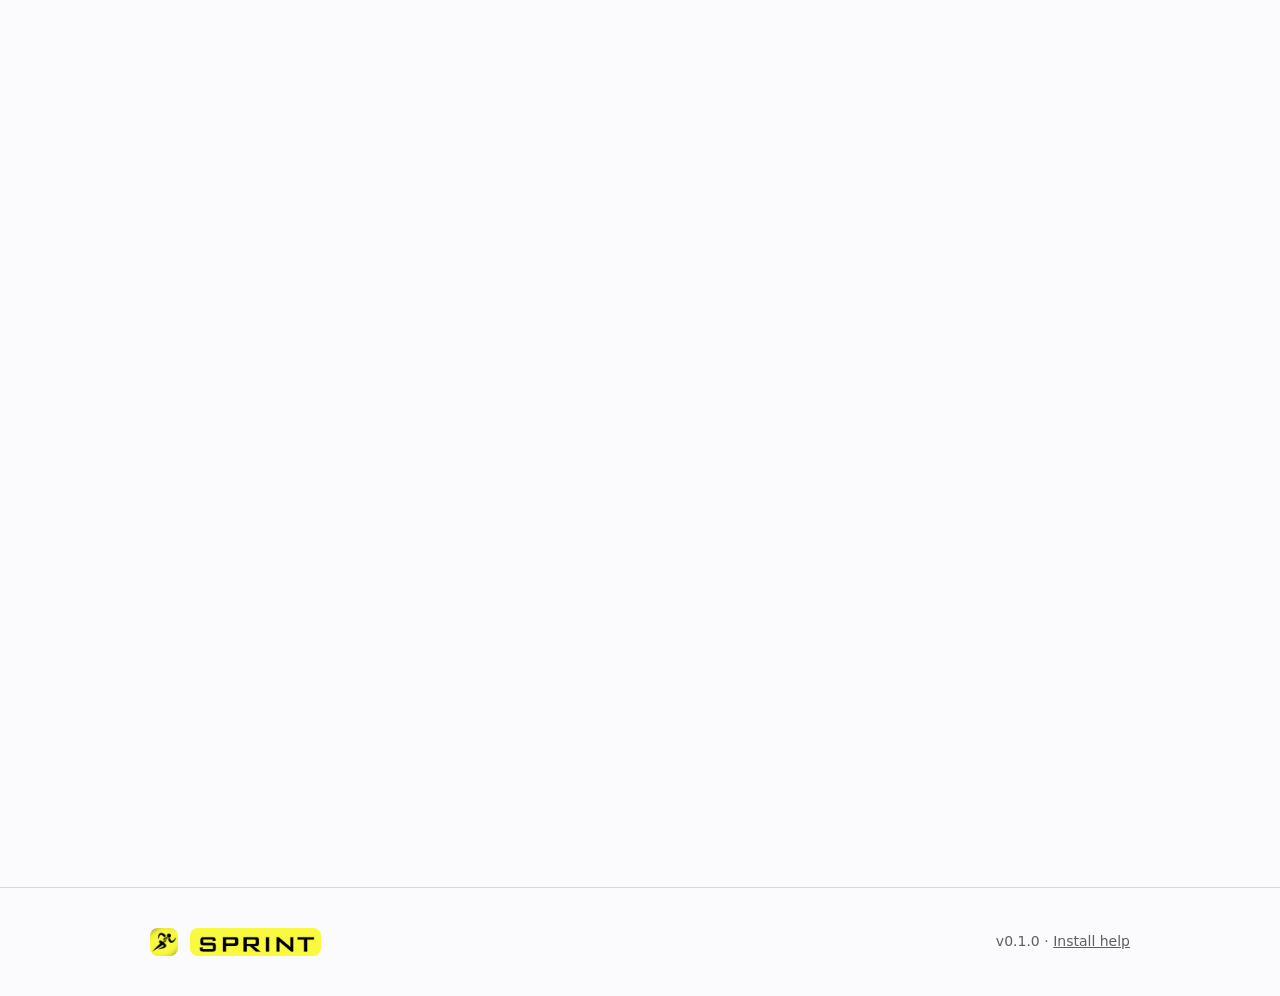
==== commit 38df9676: "Redesign: Apple-style layout, icon+wordmark lockup, stacked screenshots" ====
--- a/index.html
+++ b/index.html
@@ -46,87 +46,83 @@
 </head>
 <body>
 <a class="skip" href="#main">Skip to content</a>
-<header class="bar">
-  <a class="brand" href="./" aria-label="SPRINT home"><img src="assets/sprint-wordmark.png" alt="SPRINT" width="720" height="154"></a>
-  <nav aria-label="Page">
-    <a href="#features">Features</a>
-    <a href="#install-help">Install help</a>
-    <details class="pop" id="signin">
-      <summary>Sign in</summary>
-      <div class="pop-panel" role="note">Open the SPRINT app to sign in.</div>
-    </details>
-  </nav>
+<header class="nav">
+  <div class="nav-in">
+    <a class="lockup" href="./" aria-label="SPRINT home"><img class="lockup-icon" src="assets/sprint-icon-sm.png" alt="" width="128" height="128"><img class="lockup-word" src="assets/sprint-wordmark.png" alt="SPRINT" width="720" height="154"></a>
+    <nav aria-label="Page">
+      <a href="#features">Features</a>
+      <a href="#install-help">Install help</a>
+      <details class="pop" id="signin">
+        <summary>Sign in</summary>
+        <div class="pop-panel" role="note">Open the SPRINT app to sign in. Accounts are created inside the app with an email code.</div>
+      </details>
+    </nav>
+  </div>
 </header>
 
 <main id="main">
   <section class="hero">
     <img class="hero-icon" src="assets/sprint-icon.png" alt="" width="640" height="640">
     <h1>Run hackathons with your friends.</h1>
-    <p class="lead">SPRINT keeps your team's hackathons, tasks, ideas and deadlines in one fast desktop app. It works offline and syncs when you're back.</p>
+    <p class="lead">Tasks, ideas and deadlines for your whole team, in one fast desktop app.</p>
 
     <div class="downloads" id="downloads">
-      <a class="btn btn-lg" id="dl-mac" data-os="mac" rel="noopener noreferrer" href="https://github.com/Fawaz3469/sprint-app/releases/download/v0.1.0/Sprint_0.1.0_universal.dmg">
-        <span class="btn-title">Download for macOS</span>
-        <span class="btn-sub">Apple silicon and Intel</span>
-      </a>
-      <a class="btn btn-lg" id="dl-win" data-os="win" rel="noopener noreferrer" href="https://github.com/Fawaz3469/sprint-app/releases/download/v0.1.0/Sprint_0.1.0_x64-setup.exe">
-        <span class="btn-title">Download for Windows</span>
-        <span class="btn-sub">64-bit installer</span>
-      </a>
+      <a class="btn" id="dl-mac" data-os="mac" rel="noopener noreferrer" href="https://github.com/Fawaz3469/sprint-app/releases/download/v0.1.0/Sprint_0.1.0_universal.dmg">Download for macOS</a>
+      <a class="btn" id="dl-win" data-os="win" rel="noopener noreferrer" href="https://github.com/Fawaz3469/sprint-app/releases/download/v0.1.0/Sprint_0.1.0_x64-setup.exe">Download for Windows</a>
     </div>
-    <p class="meta"><span id="version">v0.1.0</span> · macOS 11+ · Windows 10/11</p>
-    <p class="note" id="mobile-note" hidden>SPRINT is a desktop app. Open this page on your Mac or PC to download it.</p>
+    <p class="meta"><span class="ver">v0.1.0</span> · macOS 11+ · Windows 10/11</p>
+    <p class="meta" id="mobile-note" hidden>SPRINT is a desktop app. Open this page on your Mac or PC to download it.</p>
     <details class="more">
       <summary>Other downloads</summary>
       <ul>
         <li><a id="dl-msi" rel="noopener noreferrer" href="https://github.com/Fawaz3469/sprint-app/releases/download/v0.1.0/Sprint_0.1.0_x64_en-US.msi">Windows installer (.msi)</a></li>
-        <li><a id="notes" rel="noopener noreferrer" href="https://github.com/Fawaz3469/sprint-app/releases/latest">Release notes</a></li>
-        <li><a rel="noopener noreferrer" href="https://github.com/Fawaz3469/sprint-app/releases">All releases</a></li>
+        <li><a rel="noopener noreferrer" href="https://github.com/Fawaz3469/sprint-app/releases/latest">Release notes</a></li>
       </ul>
     </details>
+  </section>
 
-    <div class="shots">
-      <input class="shot-radio" type="radio" name="shot" id="shot-overview" checked>
-      <input class="shot-radio" type="radio" name="shot" id="shot-standup">
-      <div class="shot-tabs" role="group" aria-label="Screenshots">
-        <label for="shot-overview">Overview</label>
-        <label for="shot-standup">Standup</label>
-      </div>
-      <div class="window">
-        <div class="window-bar" aria-hidden="true"><i></i><i></i><i></i></div>
-        <img class="shot shot-overview" src="assets/app-overview.webp" width="1600" height="812" alt="The SPRINT app showing a hackathon overview: a progress ring at 15 percent, an on-track health label, the event dates and the team and task counts.">
-        <img class="shot shot-standup" src="assets/app-standup.webp" width="1600" height="812" alt="The SPRINT Standup tab listing three teammates, each with a status, a short note, tasks done and a progress percentage." loading="lazy">
-      </div>
-      <p class="shot-note">Demo data.</p>
-    </div>
+  <section class="product" aria-labelledby="product-h">
+    <h2 id="product-h" class="reveal">One window for the whole hackathon.</h2>
+    <p class="sub reveal">Dates, tasks, progress and who is doing what. Always up to date, even offline.</p>
+    <figure class="window reveal">
+      <div class="window-bar" aria-hidden="true"><i></i><i></i><i></i></div>
+      <img src="assets/app-overview.webp" width="1600" height="812" alt="The SPRINT app showing a hackathon overview: a progress ring at 15 percent, an on-track health label, the event dates and the team's task counts.">
+    </figure>
+    <h3 class="shot-title reveal">Standup, without the meeting.</h3>
+    <p class="sub reveal">Everyone sets a short status. You see progress per person at a glance.</p>
+    <figure class="window reveal">
+      <div class="window-bar" aria-hidden="true"><i></i><i></i><i></i></div>
+      <img src="assets/app-standup.webp" width="1600" height="812" alt="The SPRINT Standup tab listing three teammates, each with a status, a short note, tasks done and a progress percentage." loading="lazy">
+    </figure>
+    <p class="fine">Demo data.</p>
   </section>
 
   <section id="features" class="features" aria-labelledby="features-h">
-    <h2 id="features-h">Built for the team behind the submission</h2>
+    <h2 id="features-h" class="reveal">Built for the team behind the submission.</h2>
     <ul>
-      <li>
+      <li class="reveal">
         <span class="icon" aria-hidden="true"><svg viewBox="0 0 24 24"><path d="M16 21v-2a4 4 0 0 0-4-4H6a4 4 0 0 0-4 4v2"/><circle cx="9" cy="7" r="4"/><path d="M22 21v-2a4 4 0 0 0-3-3.87"/><path d="M16 3.13a4 4 0 0 1 0 7.75"/></svg></span>
         <h3>Teams</h3>
         <p>Paste a link and SPRINT fills in the hackathon. Share tasks, ideas and a submission checklist, and invite friends with a short code.</p>
       </li>
-      <li>
+      <li class="reveal">
         <span class="icon" aria-hidden="true"><svg viewBox="0 0 24 24"><circle cx="12" cy="12" r="9" opacity=".3"/><path d="M12 3a9 9 0 0 1 9 9"/><path d="m8.5 12.5 2.5 2.5 4.5-5"/></svg></span>
-        <h3>Progress</h3>
-        <p>A progress ring, an honest health label (on track, at risk, blocked) and a quick standup so everyone sees where the team is.</p>
+        <h3>Progress per person</h3>
+        <p>A progress ring, an honest health label and a status from each teammate, so you know who needs a hand.</p>
       </li>
-      <li>
+      <li class="reveal">
         <span class="icon" aria-hidden="true"><svg viewBox="0 0 24 24"><path d="M12 20h.01"/><path d="M8.5 16.429a5 5 0 0 1 7 0"/><path d="M5 12.859a10 10 0 0 1 5.17-2.69"/><path d="M19 12.859a10 10 0 0 0-2.007-1.523"/><path d="M2 8.82a15 15 0 0 1 4.177-2.643"/><path d="M22 8.82a15 15 0 0 0-11.288-3.764"/><path d="m2 2 20 20"/></svg></span>
         <h3>Works offline</h3>
-        <p>Keep working on a train or bad Wi-Fi. Your changes sync with teammates as soon as you reconnect.</p>
+        <p>Keep working on a train or bad Wi-Fi. Changes sync with your teammates as soon as you reconnect.</p>
       </li>
     </ul>
   </section>
 
   <section id="install-help" class="help" aria-labelledby="help-h">
-    <h2 id="help-h">Install help</h2>
-    <p>SPRINT is not code-signed yet, so your computer shows a warning the first time. It is safe to continue.</p>
+    <h2 id="help-h" class="reveal">Install help</h2>
+    <p class="sub reveal">SPRINT is not code-signed yet, so your computer shows a warning the first time. It is safe to continue.</p>
     <div class="help-grid">
-      <div>
+      <div class="reveal">
         <h3>macOS</h3>
         <ol>
           <li>Open the <code>.dmg</code> and drag SPRINT into Applications.</li>
@@ -134,7 +130,7 @@
           <li>If you only see "Move to Bin": open <strong>System Settings, Privacy &amp; Security</strong> and click <strong>Open Anyway</strong>.</li>
         </ol>
       </div>
-      <div>
+      <div class="reveal">
         <h3>Windows</h3>
         <ol>
           <li>Run the installer.</li>
@@ -147,9 +143,10 @@
 </main>
 
 <footer class="foot">
-  <a class="brand" href="./" aria-label="SPRINT home"><img src="assets/sprint-wordmark.png" alt="SPRINT" width="720" height="154"></a>
-  <p>Made for friend groups who ship. © 2026 SPRINT.</p>
-  <p><a rel="noopener noreferrer" href="https://github.com/Fawaz3469/sprint-app/releases">Releases</a></p>
+  <div class="foot-in">
+    <a class="lockup" href="./" aria-label="SPRINT home"><img class="lockup-icon" src="assets/sprint-icon-sm.png" alt="" width="128" height="128"><img class="lockup-word" src="assets/sprint-wordmark.png" alt="SPRINT" width="720" height="154"></a>
+    <p><span class="ver">v0.1.0</span> · <a href="#install-help">Install help</a></p>
+  </div>
 </footer>
 </body>
 </html>
--- a/style.css
+++ b/style.css
@@ -1,118 +1,122 @@
-/* Dark is the default; light follows the system setting. Yellow is used for fills only, always with black text. */
+/* Dark is the default; light follows the system. Yellow is a fill only, always under black text. */
 :root {
   --yellow: #F9FB40;
   --on-yellow: #000;
   --bg: #0b0b0c;
   --surface: #151517;
   --text: #f5f5f7;
-  --text-2: #a1a1a8;
-  --line: #28282c;
+  --text-2: rgba(245, 245, 247, .7);
+  --line: rgba(255, 255, 255, .14);
+  --nav-bg: rgba(11, 11, 12, .72);
   --focus: #F9FB40;
-  --glow: rgba(249, 251, 64, .22);
-  --radius: 18px;
-  --t-sm: .875rem;
-  --t-md: 1.0625rem;
-  --t-lg: clamp(1.1rem, 2vw, 1.3rem);
-  --t-h2: clamp(1.6rem, 3.6vw, 2.2rem);
-  --t-h1: clamp(2.3rem, 6vw, 3.9rem);
-  --font: -apple-system, BlinkMacSystemFont, "SF Pro Text", "Segoe UI Variable", "Segoe UI", system-ui, Roboto, sans-serif;
+  --glow: .26;
+  --font: -apple-system, BlinkMacSystemFont, "SF Pro Display", "SF Pro Text", "Segoe UI", system-ui, sans-serif;
 }
 @media (prefers-color-scheme: light) {
-  :root { --bg: #fbfbfd; --surface: #fff; --text: #1d1d1f; --text-2: #5c5c61; --line: #e2e2e7; --focus: #1d1d1f; --glow: rgba(249, 251, 64, .7); }
+  :root { --bg: #fbfbfd; --surface: #fff; --text: #1d1d1f; --text-2: rgba(29, 29, 31, .7); --line: rgba(0, 0, 0, .14); --nav-bg: rgba(251, 251, 253, .72); --focus: #1d1d1f; --glow: .7; }
 }
 * { box-sizing: border-box; }
-html { -webkit-text-size-adjust: 100%; scroll-behavior: smooth; }
-body { margin: 0; background: var(--bg); color: var(--text); font: var(--t-md)/1.5 var(--font); -webkit-font-smoothing: antialiased; }
+html { -webkit-text-size-adjust: 100%; scroll-behavior: smooth; scroll-padding-top: 72px; }
+body { margin: 0; background: var(--bg); color: var(--text); font: 400 clamp(1.1875rem, 1.1rem + .3vw, 1.3125rem)/1.5 var(--font); -webkit-font-smoothing: antialiased; overflow-x: hidden; }
 img { display: block; max-width: 100%; height: auto; }
 a { color: inherit; }
 :focus-visible { outline: 3px solid var(--focus); outline-offset: 3px; border-radius: 8px; }
-.skip { position: absolute; left: 16px; top: -60px; background: var(--yellow); color: var(--on-yellow); padding: 10px 14px; border-radius: 10px; z-index: 20; }
-.skip:focus { top: 12px; }
+.skip { position: absolute; left: 16px; top: -64px; background: var(--yellow); color: var(--on-yellow); padding: 8px 16px; border-radius: 980px; z-index: 30; }
+.skip:focus { top: 8px; }
 
-.bar, .foot { max-width: 1040px; margin: 0 auto; padding: 14px 24px; display: flex; align-items: center; justify-content: space-between; gap: 16px; position: relative; z-index: 5; }
-.brand img { height: 28px; width: auto; border-radius: 6px; }
-.bar nav { display: flex; align-items: center; gap: 22px; }
-.bar nav a, .pop summary { text-decoration: none; color: var(--text-2); font-size: var(--t-sm); cursor: pointer; }
-.bar nav a:hover, .pop summary:hover, .pop[open] summary { color: var(--text); }
+/* Lockup: app icon + wordmark, same height, 12px apart. */
+.lockup { display: inline-flex; align-items: center; gap: 12px; text-decoration: none; }
+.lockup img { height: 28px; width: auto; border-radius: 8px; }
+
+.nav { position: sticky; top: 0; z-index: 20; background: var(--nav-bg); -webkit-backdrop-filter: saturate(180%) blur(20px); backdrop-filter: saturate(180%) blur(20px); border-bottom: 1px solid var(--line); }
+.nav-in { max-width: 980px; margin: 0 auto; padding: 0 24px; height: 56px; display: flex; align-items: center; justify-content: space-between; }
+.nav nav { display: flex; align-items: center; gap: 24px; font-size: .8125rem; }
+.nav nav a, .pop summary { text-decoration: none; color: var(--text-2); cursor: pointer; }
+.nav nav a:hover, .pop summary:hover, .pop[open] summary { color: var(--text); }
 .pop { position: relative; }
 .pop summary { list-style: none; }
 .pop summary::-webkit-details-marker { display: none; }
-.pop-panel { position: absolute; right: 0; top: calc(100% + 10px); width: max-content; max-width: 240px; padding: 12px 14px; background: var(--surface); border: 1px solid var(--line); border-radius: 12px; font-size: var(--t-sm); color: var(--text); box-shadow: 0 12px 32px rgba(0,0,0,.35); }
+.pop-panel { position: absolute; right: 0; top: calc(100% + 16px); width: 288px; padding: 16px; background: var(--surface); border: 1px solid var(--line); border-radius: 16px; font-size: .875rem; line-height: 1.45; color: var(--text); box-shadow: 0 16px 40px rgba(0, 0, 0, .35); }
 
-main { max-width: 1040px; margin: 0 auto; padding: 0 24px; }
-.hero { position: relative; text-align: center; padding: 28px 0 56px; }
-/* A soft yellow wash and a little grain behind the hero. */
-.hero::before { content: ""; position: absolute; inset: -80px calc(50% - 50vw) 0; z-index: -1; background: radial-gradient(60% 55% at 50% 0%, var(--glow), transparent 70%); }
-.hero::after { content: ""; position: absolute; inset: -80px calc(50% - 50vw) 0; z-index: -1; background: url("assets/noise.png"); opacity: .05; pointer-events: none; -webkit-mask-image: linear-gradient(#000, transparent 80%); mask-image: linear-gradient(#000, transparent 80%); }
-.hero-icon { width: 96px; height: 96px; margin: 0 auto 22px; border-radius: 22px; box-shadow: 0 12px 36px rgba(0,0,0,.35); }
-h1 { font-size: var(--t-h1); line-height: 1.06; letter-spacing: -0.02em; margin: 0 auto 16px; max-width: 16ch; font-weight: 700; }
-.lead { font-size: var(--t-lg); color: var(--text-2); max-width: 46ch; margin: 0 auto 28px; }
+main { max-width: 980px; margin: 0 auto; padding: 0 24px; }
+section { padding: 120px 0; }
+.hero { position: relative; text-align: center; padding: 96px 0 120px; }
+.hero::before { content: ""; position: absolute; inset: -57px calc(50% - 50vw) 0; z-index: -1; background: radial-gradient(55% 60% at 50% 0%, rgba(249, 251, 64, var(--glow)), transparent 70%); opacity: .55; }
+.hero-icon { width: 112px; height: 112px; margin: 0 auto 32px; border-radius: 26px; box-shadow: 0 16px 48px rgba(0, 0, 0, .4); }
+h1 { font-size: clamp(2.5rem, 1.2rem + 5.5vw, 5.5rem); line-height: 1.05; letter-spacing: -0.02em; margin: 0 auto 24px; max-width: 14ch; font-weight: 700; }
+h2 { font-size: clamp(2rem, 1.2rem + 3vw, 3.5rem); line-height: 1.08; letter-spacing: -0.02em; font-weight: 700; margin: 0 auto 16px; text-align: center; max-width: 20ch; }
+h3 { font-size: 1.25rem; line-height: 1.25; font-weight: 600; margin: 0 0 8px; }
+.lead, .sub { color: var(--text-2); max-width: 36em; margin: 0 auto; }
+.lead { margin-bottom: 40px; font-size: clamp(1.25rem, 1.1rem + .6vw, 1.5rem); }
+.sub { text-align: center; }
 
-.downloads { display: flex; gap: 12px; justify-content: center; flex-wrap: wrap; }
-.btn { display: inline-flex; flex-direction: column; align-items: center; justify-content: center; text-decoration: none; border-radius: 16px; background: var(--yellow); color: var(--on-yellow); font-weight: 600; border: 2px solid transparent; transition: transform .15s ease; }
-.btn:hover { transform: translateY(-1px); }
-.btn-lg { min-width: 270px; padding: 14px 28px; }
-.btn-title { font-size: 1.1rem; }
-.btn-sub { font-size: var(--t-sm); font-weight: 500; opacity: .72; }
-/* The visitor's own system keeps the yellow fill; the other one steps back. */
+.downloads { display: flex; gap: 16px; justify-content: center; flex-wrap: wrap; }
+.btn { display: inline-flex; align-items: center; justify-content: center; min-height: 48px; padding: 0 32px; border-radius: 980px; background: var(--yellow); color: var(--on-yellow); font-size: 1.0625rem; font-weight: 600; text-decoration: none; border: 1.5px solid transparent; transition: transform .2s ease, background-color .2s ease; }
+.btn:hover { transform: scale(1.02); }
+/* The visitor's own system keeps the yellow fill; the other becomes outlined. */
 .downloads.detected .btn:not(.is-yours) { background: transparent; color: var(--text); border-color: var(--line); }
-.meta { color: var(--text-2); font-size: var(--t-sm); margin: 16px 0 6px; }
-.note { color: var(--text-2); font-size: var(--t-sm); margin: 6px 0; }
-.more { font-size: var(--t-sm); color: var(--text-2); }
-.more summary { display: inline-block; cursor: pointer; list-style: none; text-decoration: underline; text-underline-offset: 3px; text-decoration-color: var(--line); }
+.meta { color: var(--text-2); font-size: .875rem; margin: 24px 0 0; }
+.meta + .meta { margin-top: 8px; }
+.more { margin-top: 8px; font-size: .875rem; color: var(--text-2); }
+.more summary { display: inline-block; cursor: pointer; list-style: none; text-decoration: underline; text-underline-offset: 4px; text-decoration-color: var(--line); }
 .more summary::-webkit-details-marker { display: none; }
 .more summary:hover { color: var(--text); }
-.more ul { list-style: none; margin: 10px auto 0; padding: 6px 4px; width: max-content; max-width: 100%; border: 1px solid var(--line); border-radius: 12px; background: var(--surface); text-align: left; }
-.more li a { display: block; padding: 6px 12px; text-decoration: none; color: var(--text-2); border-radius: 8px; }
-.more li a:hover { color: var(--text); background: var(--bg); }
+.more ul { list-style: none; margin: 16px auto 0; padding: 8px; width: max-content; max-width: 100%; border: 1px solid var(--line); border-radius: 16px; background: var(--surface); text-align: left; }
+.more li a { display: block; padding: 8px 16px; text-decoration: none; border-radius: 8px; }
+.more li a:hover { background: var(--bg); }
 
-/* Screenshots in a window frame with a soft yellow glow behind. */
-.shots { position: relative; margin: 44px auto 0; max-width: 960px; }
-.shot-radio { position: absolute; opacity: 0; pointer-events: none; }
-.shot-tabs { display: inline-flex; gap: 4px; padding: 4px; margin-bottom: 18px; border: 1px solid var(--line); border-radius: 999px; background: var(--surface); }
-.shot-tabs label { padding: 6px 16px; border-radius: 999px; font-size: var(--t-sm); color: var(--text-2); cursor: pointer; }
-#shot-overview:checked ~ .shot-tabs [for="shot-overview"], #shot-standup:checked ~ .shot-tabs [for="shot-standup"] { background: var(--yellow); color: var(--on-yellow); font-weight: 600; }
-#shot-overview:focus-visible ~ .shot-tabs [for="shot-overview"], #shot-standup:focus-visible ~ .shot-tabs [for="shot-standup"] { outline: 3px solid var(--focus); outline-offset: 2px; }
-.window { position: relative; border-radius: 14px; border: 1px solid var(--line); background: var(--surface); overflow: hidden; box-shadow: 0 30px 80px rgba(0,0,0,.45); }
-.shots::before { content: ""; position: absolute; left: 8%; right: 8%; top: 22%; bottom: -4%; background: var(--yellow); opacity: .22; filter: blur(70px); border-radius: 50%; z-index: -1; }
-.window-bar { display: flex; gap: 7px; padding: 11px 14px; border-bottom: 1px solid var(--line); background: var(--surface); }
-.window-bar i { width: 11px; height: 11px; border-radius: 50%; background: var(--line); }
-.shot { display: none; width: 100%; }
-#shot-overview:checked ~ .window .shot-overview, #shot-standup:checked ~ .window .shot-standup { display: block; }
-.shot-note { margin: 12px 0 0; font-size: .8rem; color: var(--text-2); }
+.product { padding-top: 0; text-align: center; }
+.window { position: relative; margin: 64px 0 0; border-radius: 20px; border: 1px solid var(--line); background: var(--surface); box-shadow: 0 40px 100px rgba(0, 0, 0, .45); }
+.window::before { content: ""; position: absolute; z-index: -1; left: 10%; right: 10%; top: 25%; bottom: -6%; background: var(--yellow); opacity: calc(var(--glow) * .8); filter: blur(80px); border-radius: 50%; }
+.window img, .window-bar { border-radius: 0; }
+.window img { border-radius: 0 0 19px 19px; }
+.window-bar { display: flex; gap: 8px; padding: 12px 16px; border-bottom: 1px solid var(--line); }
+.window-bar i { width: 12px; height: 12px; border-radius: 50%; background: var(--line); }
+.shot-title { font-size: clamp(1.75rem, 1.2rem + 2vw, 2.5rem); letter-spacing: -0.02em; line-height: 1.1; margin: 120px 0 16px; }
+.fine { margin: 32px 0 0; font-size: .8125rem; color: var(--text-2); }
 
-h2 { font-size: var(--t-h2); letter-spacing: -0.015em; line-height: 1.15; margin: 0 0 24px; text-align: center; }
-h3 { margin: 0 0 6px; font-size: var(--t-md); font-weight: 600; }
-.features { padding: 16px 0 56px; }
-.features ul { list-style: none; margin: 0; padding: 0; display: grid; grid-template-columns: repeat(3, 1fr); gap: 16px; }
-.features li { background: var(--surface); border: 1px solid var(--line); border-radius: var(--radius); padding: 28px 26px 30px; }
-.features p { margin: 0; color: var(--text-2); font-size: .98rem; }
-.icon { display: grid; place-items: center; width: 44px; height: 44px; border-radius: 12px; background: var(--yellow); margin-bottom: 18px; }
+.features ul { list-style: none; margin: 64px 0 0; padding: 0; display: grid; grid-template-columns: repeat(3, 1fr); gap: 24px; }
+.features li { background: var(--surface); border: 1px solid var(--line); border-radius: 20px; padding: 32px; }
+.features p, .help li { margin: 0; color: var(--text-2); font-size: 1.0625rem; }
+.icon { display: grid; place-items: center; width: 48px; height: 48px; border-radius: 12px; background: var(--yellow); margin-bottom: 24px; }
 .icon svg { width: 24px; height: 24px; fill: none; stroke: var(--on-yellow); stroke-width: 2; stroke-linecap: round; stroke-linejoin: round; }
 
-.help { padding: 16px 0 64px; }
-.help > p { text-align: center; color: var(--text-2); max-width: 52ch; margin: -10px auto 24px; }
-.help-grid { display: grid; grid-template-columns: repeat(2, 1fr); gap: 16px; }
-.help-grid > div { background: var(--surface); border: 1px solid var(--line); border-radius: var(--radius); padding: 26px; }
-.help ol { margin: 0; padding-left: 1.2em; color: var(--text-2); }
+.help-grid { display: grid; grid-template-columns: repeat(2, 1fr); gap: 24px; margin-top: 64px; }
+.help-grid > div { background: var(--surface); border: 1px solid var(--line); border-radius: 20px; padding: 32px; }
+.help ol { margin: 0; padding-left: 1.25em; }
 .help li { margin-bottom: 8px; }
 .help strong { color: var(--text); }
-code { font: .9em ui-monospace, SFMono-Regular, Menlo, Consolas, monospace; background: var(--bg); padding: 1px 6px; border-radius: 6px; }
+code { font: .9em ui-monospace, SFMono-Regular, Menlo, Consolas, monospace; background: var(--bg); padding: 2px 6px; border-radius: 6px; }
 
-.foot { border-top: 1px solid var(--line); flex-wrap: wrap; padding-top: 24px; padding-bottom: 36px; color: var(--text-2); font-size: var(--t-sm); }
+.foot { border-top: 1px solid var(--line); padding: 40px 24px; }
+.foot-in { max-width: 980px; margin: 0 auto; display: flex; align-items: center; justify-content: space-between; gap: 16px; flex-wrap: wrap; font-size: .875rem; color: var(--text-2); }
 .foot p { margin: 0; }
-.foot a { color: var(--text-2); }
+.foot p a { color: var(--text-2); }
+
+/* Fade-up on scroll. Only hidden when JavaScript runs, so the page reads fine without it. */
+.js .reveal { opacity: 0; transform: translateY(24px); transition: opacity .7s ease, transform .7s ease; }
+.js .reveal.in { opacity: 1; transform: none; }
 
 @media (max-width: 820px) {
   .features ul { grid-template-columns: 1fr; }
 }
 @media (max-width: 720px) {
-  .bar nav { gap: 16px; }
-  .bar nav a[href="#features"] { display: none; }
-  .btn-lg { width: 100%; min-width: 0; }
+  section { padding: 72px 0; }
+  .hero { padding: 56px 0 72px; }
+  .product { padding-top: 0; }
+  .nav nav { gap: 16px; }
+  .nav nav a[href="#features"] { display: none; }
+  .btn { width: 100%; }
   .help-grid { grid-template-columns: 1fr; }
-  .hero { padding-top: 16px; }
-  .shots { margin-top: 32px; }
-  .foot { flex-direction: column; align-items: flex-start; }
+  .window { margin-top: 40px; border-radius: 16px; }
+  .window img { border-radius: 0 0 15px 15px; }
+  .shot-title { margin-top: 72px; }
+  .features ul, .help-grid { margin-top: 40px; }
+  .lockup img { height: 24px; }
+  .pop-panel { right: -8px; width: min(288px, calc(100vw - 32px)); }
 }
-@media (prefers-reduced-motion: reduce) { html { scroll-behavior: auto; } .btn { transition: none; } }
+@media (prefers-reduced-motion: reduce) {
+  html { scroll-behavior: auto; }
+  .btn { transition: none; }
+  .js .reveal { opacity: 1; transform: none; transition: none; }
+}
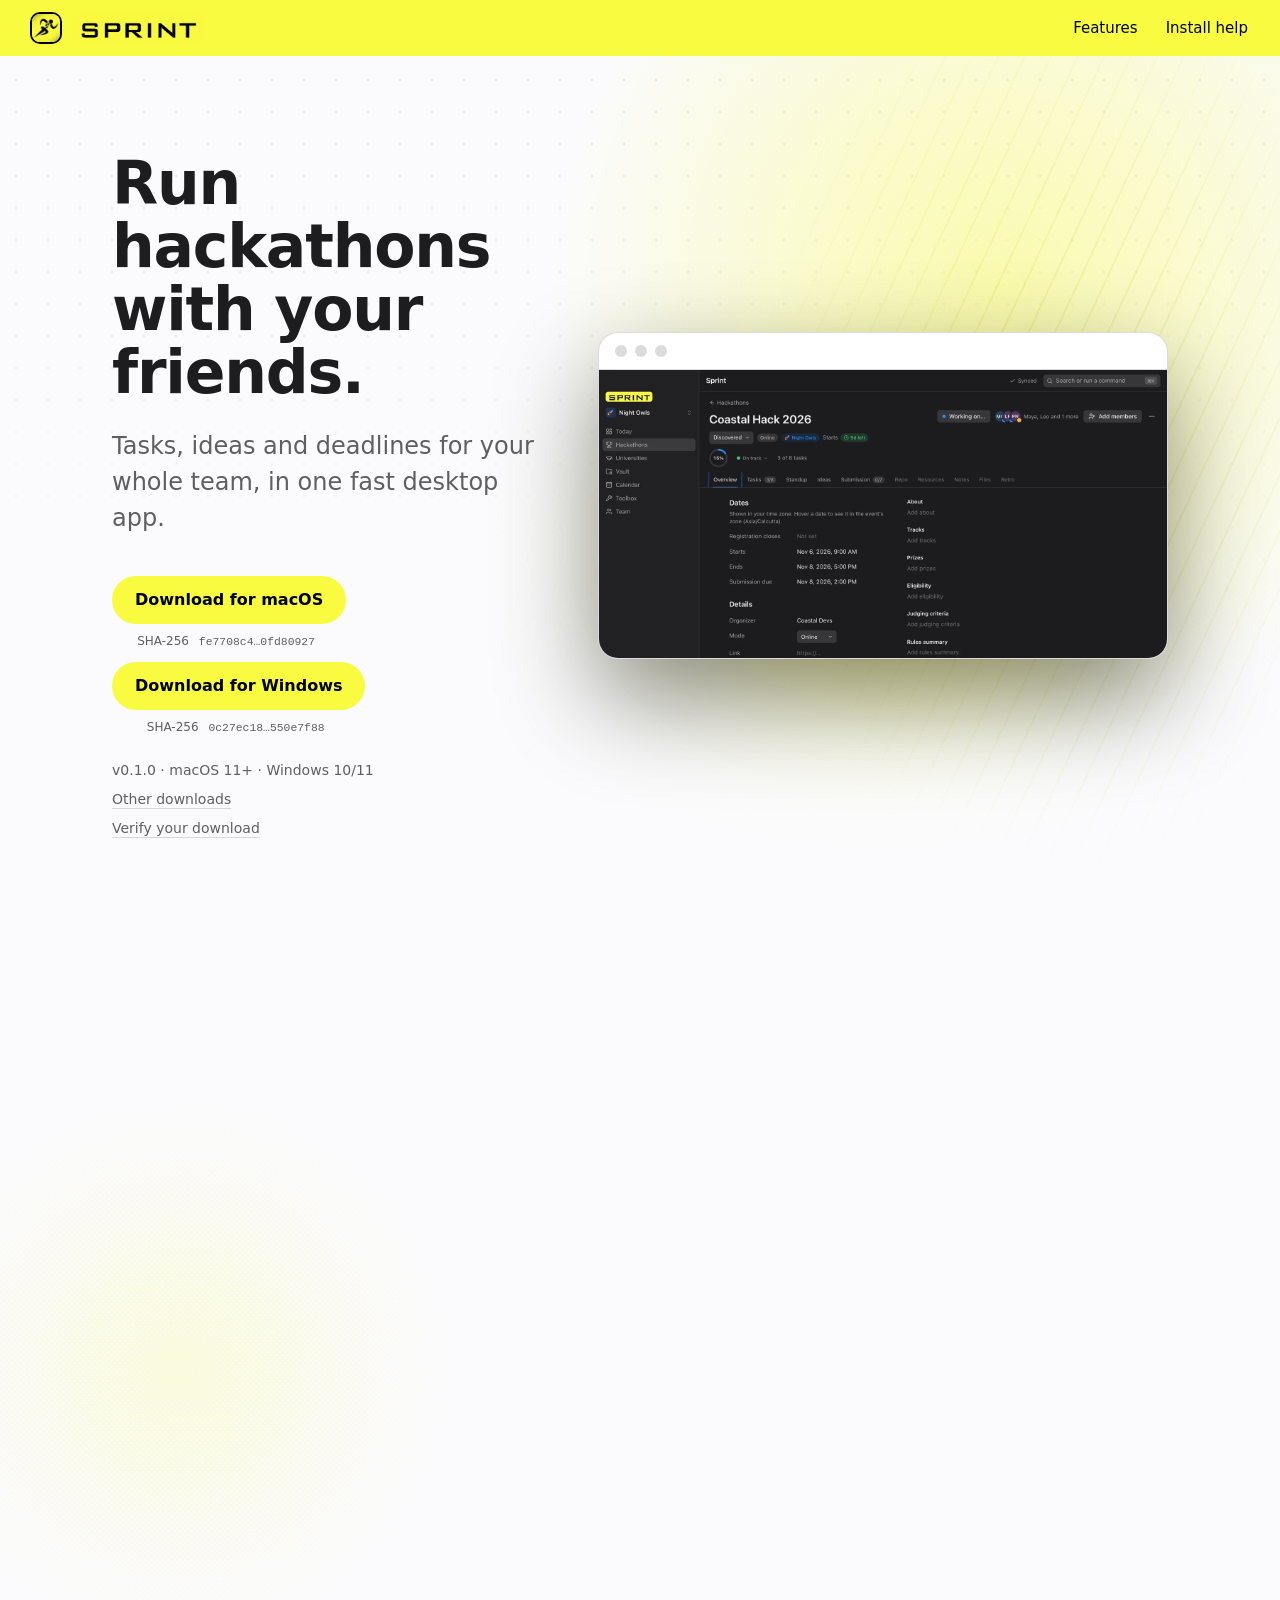
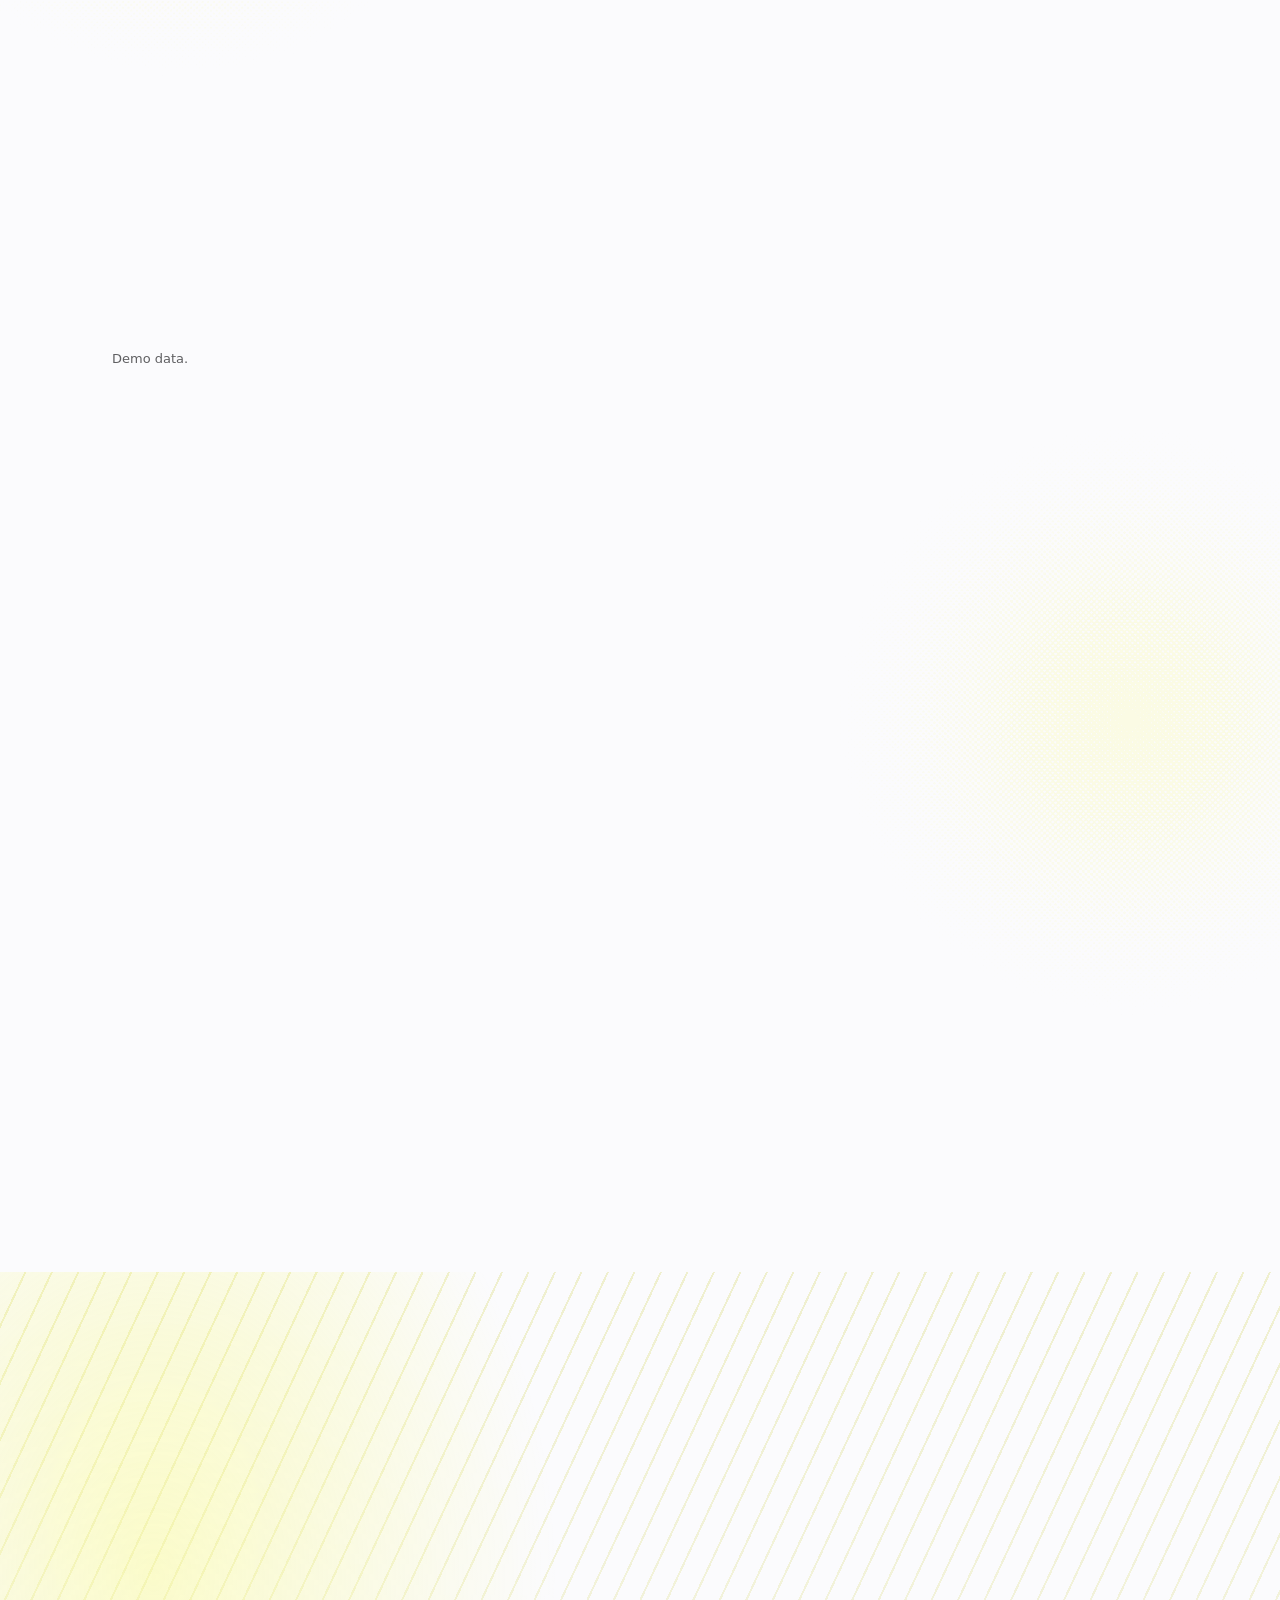
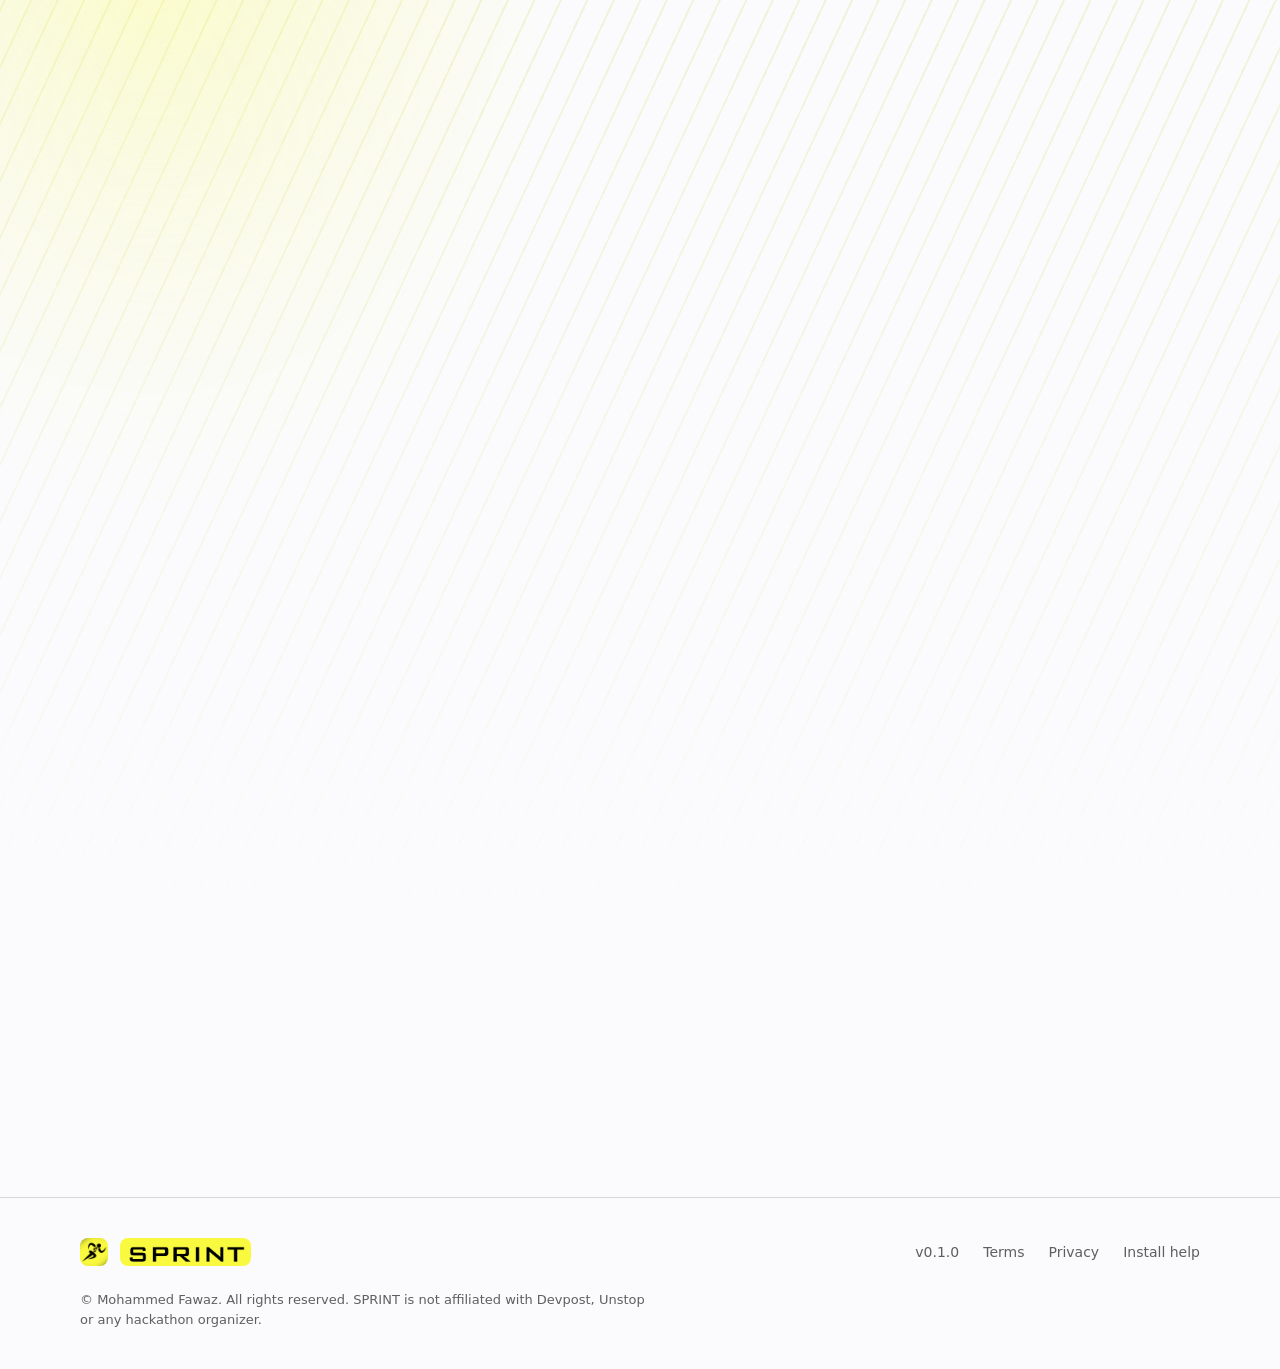
==== commit 88fc3dc1: "Yellow nav, left-aligned layout, background designs, Terms, Privacy, uninstall, checksums" ====
--- a/index.html
+++ b/index.html
@@ -3,13 +3,13 @@
 <head>
 <meta charset="utf-8">
 <meta name="viewport" content="width=device-width, initial-scale=1">
-<meta http-equiv="Content-Security-Policy" content="default-src 'none'; img-src 'self'; style-src 'self'; script-src 'self'; connect-src https://api.github.com; base-uri 'none'; form-action 'none'">
+<meta http-equiv="Content-Security-Policy" content="default-src 'none'; img-src 'self'; style-src 'self'; script-src 'self'; connect-src 'self'; base-uri 'none'; form-action 'none'">
 <meta name="referrer" content="strict-origin-when-cross-origin">
 <title>SPRINT: run hackathons with your friends</title>
 <meta name="description" content="SPRINT is a desktop app for macOS and Windows that keeps your friend group's hackathons, tasks, ideas and deadlines in one place. Works offline, syncs with your team.">
 <link rel="canonical" href="https://fawaz3469.github.io/sprint-app/">
 <meta name="color-scheme" content="dark light">
-<meta name="theme-color" content="#0b0b0c">
+<meta name="theme-color" content="#F9FB40">
 <link rel="icon" href="favicon.ico" sizes="48x48">
 <link rel="icon" href="favicon-32.png" type="image/png" sizes="32x32">
 <link rel="icon" href="icon-512.png" type="image/png" sizes="512x512">
@@ -17,15 +17,15 @@
 <meta property="og:type" content="website">
 <meta property="og:site_name" content="SPRINT">
 <meta property="og:title" content="SPRINT: run hackathons with your friends">
-<meta property="og:description" content="One desktop app for your team's hackathons, tasks, ideas and deadlines. macOS and Windows. Works offline.">
+<meta property="og:description" content="SPRINT is a desktop app for macOS and Windows that keeps your friend group's hackathons, tasks, ideas and deadlines in one place. Works offline, syncs with your team.">
 <meta property="og:url" content="https://fawaz3469.github.io/sprint-app/">
 <meta property="og:image" content="https://fawaz3469.github.io/sprint-app/og-image.png">
 <meta property="og:image:width" content="1200">
 <meta property="og:image:height" content="630">
-<meta property="og:image:alt" content="The SPRINT runner icon and wordmark on a yellow background">
+<meta property="og:image:alt" content="The SPRINT running-man icon and wordmark on a dark background">
 <meta name="twitter:card" content="summary_large_image">
 <meta name="twitter:title" content="SPRINT: run hackathons with your friends">
-<meta name="twitter:description" content="One desktop app for your team's hackathons, tasks, ideas and deadlines. macOS and Windows.">
+<meta name="twitter:description" content="SPRINT is a desktop app for macOS and Windows that keeps your friend group's hackathons, tasks, ideas and deadlines in one place. Works offline, syncs with your team.">
 <meta name="twitter:image" content="https://fawaz3469.github.io/sprint-app/og-image.png">
 <script type="application/ld+json">
 {
@@ -48,48 +48,60 @@
 <a class="skip" href="#main">Skip to content</a>
 <header class="nav">
   <div class="nav-in">
-    <a class="lockup" href="./" aria-label="SPRINT home"><img class="lockup-icon" src="assets/sprint-icon-sm.png" alt="" width="128" height="128"><img class="lockup-word" src="assets/sprint-wordmark.png" alt="SPRINT" width="720" height="154"></a>
+    <a class="lockup" href="" aria-label="SPRINT home"><img class="lockup-icon" src="assets/sprint-icon-sm.png" alt="" width="128" height="128"><img class="lockup-word" src="assets/sprint-wordmark.png" alt="SPRINT" width="720" height="154"></a>
     <nav aria-label="Page">
       <a href="#features">Features</a>
       <a href="#install-help">Install help</a>
-      <details class="pop" id="signin">
-        <summary>Sign in</summary>
-        <div class="pop-panel" role="note">Open the SPRINT app to sign in. Accounts are created inside the app with an email code.</div>
-      </details>
     </nav>
   </div>
 </header>
 
 <main id="main">
   <section class="hero">
-    <img class="hero-icon" src="assets/sprint-icon.png" alt="" width="640" height="640">
-    <h1>Run hackathons with your friends.</h1>
-    <p class="lead">Tasks, ideas and deadlines for your whole team, in one fast desktop app.</p>
-
-    <div class="downloads" id="downloads">
-      <a class="btn" id="dl-mac" data-os="mac" rel="noopener noreferrer" href="https://github.com/Fawaz3469/sprint-app/releases/download/v0.1.0/Sprint_0.1.0_universal.dmg">Download for macOS</a>
-      <a class="btn" id="dl-win" data-os="win" rel="noopener noreferrer" href="https://github.com/Fawaz3469/sprint-app/releases/download/v0.1.0/Sprint_0.1.0_x64-setup.exe">Download for Windows</a>
+    <div class="hero-text">
+      <h1>Run hackathons with your friends.</h1>
+      <p class="lead">Tasks, ideas and deadlines for your whole team, in one fast desktop app.</p>
+      <div class="downloads" id="downloads">
+        <div class="dl">
+          <a class="btn" id="dl-mac" data-os="mac" rel="noopener noreferrer" href="https://github.com/Fawaz3469/sprint-app/releases/download/v0.1.0/Sprint_0.1.0_universal.dmg">Download for macOS</a>
+          <p class="hash">SHA-256 <code id="h-mac" title="fe7708c4372dd57917264f7ff843966393e256d961eadf216d6270aa0fd80927">fe7708c4…0fd80927</code></p>
+        </div>
+        <div class="dl">
+          <a class="btn" id="dl-win" data-os="win" rel="noopener noreferrer" href="https://github.com/Fawaz3469/sprint-app/releases/download/v0.1.0/Sprint_0.1.0_x64-setup.exe">Download for Windows</a>
+          <p class="hash">SHA-256 <code id="h-win" title="0c27ec183a17f226c5e59f44810eeecf139d4183ca8384eb6352f1f5550e7f88">0c27ec18…550e7f88</code></p>
+        </div>
+      </div>
+      <p class="meta"><span class="ver">v0.1.0</span> · macOS 11+ · Windows 10/11</p>
+      <p class="meta" id="mobile-note" hidden>SPRINT is a desktop app. Open this page on your Mac or PC to download it.</p>
+      <details class="more">
+        <summary>Other downloads</summary>
+        <ul>
+          <li><a id="dl-msi" rel="noopener noreferrer" href="https://github.com/Fawaz3469/sprint-app/releases/download/v0.1.0/Sprint_0.1.0_x64_en-US.msi">Windows installer (.msi)</a></li>
+          <li><a rel="noopener noreferrer" href="https://github.com/Fawaz3469/sprint-app/releases/latest">Release notes</a></li>
+        </ul>
+      </details>
+      <details class="more verify">
+        <summary>Verify your download</summary>
+        <div class="verify-box">
+          <p>Compare the SHA-256 of the file you downloaded with these values.</p>
+          <dl>
+            <dt id="vn-mac">Sprint_0.1.0_universal.dmg</dt><dd><code id="v-mac">fe7708c4372dd57917264f7ff843966393e256d961eadf216d6270aa0fd80927</code></dd>
+            <dt id="vn-win">Sprint_0.1.0_x64-setup.exe</dt><dd><code id="v-win">0c27ec183a17f226c5e59f44810eeecf139d4183ca8384eb6352f1f5550e7f88</code></dd>
+            <dt id="vn-msi">Sprint_0.1.0_x64_en-US.msi</dt><dd><code id="v-msi">40f89d95b219e3879ad29ecf7b40930d95cf62e3c7dda0f127c900ae0b9bed03</code></dd>
+          </dl>
+          <p>macOS: <code>shasum -a 256 ~/Downloads/&lt;file&gt;</code><br>Windows: <code>certutil -hashfile &lt;file&gt; SHA256</code></p>
+        </div>
+      </details>
     </div>
-    <p class="meta"><span class="ver">v0.1.0</span> · macOS 11+ · Windows 10/11</p>
-    <p class="meta" id="mobile-note" hidden>SPRINT is a desktop app. Open this page on your Mac or PC to download it.</p>
-    <details class="more">
-      <summary>Other downloads</summary>
-      <ul>
-        <li><a id="dl-msi" rel="noopener noreferrer" href="https://github.com/Fawaz3469/sprint-app/releases/download/v0.1.0/Sprint_0.1.0_x64_en-US.msi">Windows installer (.msi)</a></li>
-        <li><a rel="noopener noreferrer" href="https://github.com/Fawaz3469/sprint-app/releases/latest">Release notes</a></li>
-      </ul>
-    </details>
+    <figure class="window hero-shot">
+      <div class="window-bar" aria-hidden="true"><i></i><i></i><i></i></div>
+      <img src="assets/app-overview.webp" width="1600" height="812" alt="The SPRINT app showing a hackathon overview: a progress ring at 15 percent, an on-track health label, the event dates and the team's task counts.">
+    </figure>
   </section>
 
   <section class="product" aria-labelledby="product-h">
-    <h2 id="product-h" class="reveal">One window for the whole hackathon.</h2>
-    <p class="sub reveal">Dates, tasks, progress and who is doing what. Always up to date, even offline.</p>
-    <figure class="window reveal">
-      <div class="window-bar" aria-hidden="true"><i></i><i></i><i></i></div>
-      <img src="assets/app-overview.webp" width="1600" height="812" alt="The SPRINT app showing a hackathon overview: a progress ring at 15 percent, an on-track health label, the event dates and the team's task counts.">
-    </figure>
-    <h3 class="shot-title reveal">Standup, without the meeting.</h3>
-    <p class="sub reveal">Everyone sets a short status. You see progress per person at a glance.</p>
+    <h2 id="product-h" class="reveal">Standup, without the meeting.</h2>
+    <p class="sub reveal">Everyone sets a short status. You see progress per person at a glance, even offline.</p>
     <figure class="window reveal">
       <div class="window-bar" aria-hidden="true"><i></i><i></i><i></i></div>
       <img src="assets/app-standup.webp" width="1600" height="812" alt="The SPRINT Standup tab listing three teammates, each with a status, a short note, tasks done and a progress percentage." loading="lazy">
@@ -120,7 +132,7 @@
 
   <section id="install-help" class="help" aria-labelledby="help-h">
     <h2 id="help-h" class="reveal">Install help</h2>
-    <p class="sub reveal">SPRINT is not code-signed yet, so your computer shows a warning the first time. It is safe to continue.</p>
+    <p class="sub reveal">SPRINT is not code-signed yet, so your computer shows a warning the first time. It is safe to continue. You sign in inside the app: accounts are created there with an email code.</p>
     <div class="help-grid">
       <div class="reveal">
         <h3>macOS</h3>
@@ -139,14 +151,44 @@
         </ol>
       </div>
     </div>
+
+    <h2 id="uninstall" class="reveal sub-h">Uninstall</h2>
+    <p class="sub reveal">Removing the app and removing your data are separate steps.</p>
+    <div class="help-grid">
+      <div class="reveal">
+        <h3>macOS</h3>
+        <ol>
+          <li>Quit SPRINT, then drag it from Applications to the Bin.</li>
+          <li>To remove local data, delete the folders named <code>app.sprint.desktop</code> in <code>~/Library/Application Support</code>, <code>~/Library/Logs</code>, <code>~/Library/Caches</code> and <code>~/Library/WebKit</code>.</li>
+          <li>To remove your sign-in, open Keychain Access, search for <code>app.sprint.desktop</code> and delete the entries.</li>
+        </ol>
+      </div>
+      <div class="reveal">
+        <h3>Windows</h3>
+        <ol>
+          <li>Open Settings, Apps, Installed apps, find SPRINT and choose Uninstall.</li>
+          <li>To remove local data, delete the <code>app.sprint.desktop</code> folders in <code>%APPDATA%</code> and <code>%LOCALAPPDATA%</code>.</li>
+          <li>To remove your sign-in, open Credential Manager, Windows Credentials, and remove entries named <code>app.sprint.desktop</code>.</li>
+        </ol>
+      </div>
+    </div>
+    <p class="sub reveal left-note">Uninstalling does not delete your account or team data stored in the cloud. To have it deleted, email <strong>help.sprint7@gmail.com</strong> from the address you signed in with. See the <a href="privacy/">Privacy Policy</a>.</p>
   </section>
 </main>
-
 <footer class="foot">
   <div class="foot-in">
-    <a class="lockup" href="./" aria-label="SPRINT home"><img class="lockup-icon" src="assets/sprint-icon-sm.png" alt="" width="128" height="128"><img class="lockup-word" src="assets/sprint-wordmark.png" alt="SPRINT" width="720" height="154"></a>
-    <p><span class="ver">v0.1.0</span> · <a href="#install-help">Install help</a></p>
+    <a class="lockup" href="" aria-label="SPRINT home"><img class="lockup-icon" src="assets/sprint-icon-sm.png" alt="" width="128" height="128"><img class="lockup-word" src="assets/sprint-wordmark.png" alt="SPRINT" width="720" height="154"></a>
+    <nav aria-label="Footer">
+      <span class="ver">v0.1.0</span>
+      <a href="terms/">Terms</a>
+      <a href="privacy/">Privacy</a>
+      <a href="#install-help">Install help</a>
+    </nav>
+  </div>
+  <div class="foot-in foot-fine">
+    <p>© Mohammed Fawaz. All rights reserved. SPRINT is not affiliated with Devpost, Unstop or any hackathon organizer.</p>
   </div>
 </footer>
+<div class="deco deco-dots" aria-hidden="true"></div>
 </body>
 </html>
--- a/style.css
+++ b/style.css
@@ -1,4 +1,4 @@
-/* Dark is the default; light follows the system. Yellow is a fill only, always under black text. */
+/* Dark by default; light follows the system. Yellow is a fill only, always with black text on it. */
 :root {
   --yellow: #F9FB40;
   --on-yellow: #000;
@@ -7,113 +7,158 @@
   --text: #f5f5f7;
   --text-2: rgba(245, 245, 247, .7);
   --line: rgba(255, 255, 255, .14);
-  --nav-bg: rgba(11, 11, 12, .72);
   --focus: #F9FB40;
   --glow: .26;
+  --dots: rgba(255, 255, 255, .09);
+  --lines: rgba(249, 251, 64, .09);
   --font: -apple-system, BlinkMacSystemFont, "SF Pro Display", "SF Pro Text", "Segoe UI", system-ui, sans-serif;
 }
 @media (prefers-color-scheme: light) {
-  :root { --bg: #fbfbfd; --surface: #fff; --text: #1d1d1f; --text-2: rgba(29, 29, 31, .7); --line: rgba(0, 0, 0, .14); --nav-bg: rgba(251, 251, 253, .72); --focus: #1d1d1f; --glow: .7; }
+  :root { --bg: #fbfbfd; --surface: #fff; --text: #1d1d1f; --text-2: rgba(29, 29, 31, .7); --line: rgba(0, 0, 0, .14); --focus: #1d1d1f; --glow: .7; --dots: rgba(0, 0, 0, .09); --lines: rgba(190, 192, 0, .18); }
 }
 * { box-sizing: border-box; }
-html { -webkit-text-size-adjust: 100%; scroll-behavior: smooth; scroll-padding-top: 72px; }
-body { margin: 0; background: var(--bg); color: var(--text); font: 400 clamp(1.1875rem, 1.1rem + .3vw, 1.3125rem)/1.5 var(--font); -webkit-font-smoothing: antialiased; overflow-x: hidden; }
+html { overflow-x: clip; -webkit-text-size-adjust: 100%; scroll-behavior: smooth; scroll-padding-top: 72px; }
+body { margin: 0; background: var(--bg); color: var(--text); font: 400 clamp(1.1875rem, 1.1rem + .3vw, 1.3125rem)/1.5 var(--font); -webkit-font-smoothing: antialiased; overflow-x: clip; }
 img { display: block; max-width: 100%; height: auto; }
 a { color: inherit; }
 :focus-visible { outline: 3px solid var(--focus); outline-offset: 3px; border-radius: 8px; }
 .skip { position: absolute; left: 16px; top: -64px; background: var(--yellow); color: var(--on-yellow); padding: 8px 16px; border-radius: 980px; z-index: 30; }
-.skip:focus { top: 8px; }
+.skip:focus { top: 8px; outline-color: #000; }
+
+/* Background designs: a faint dot grid across the page, speed lines and halftone dots in the sections. */
+.deco { position: fixed; inset: 0; z-index: -2; pointer-events: none; }
+.deco-dots { background-image: radial-gradient(var(--dots) 1.2px, transparent 1.6px); background-size: 32px 32px; -webkit-mask-image: linear-gradient(#000 0%, rgba(0,0,0,.35) 60%, transparent 100%); mask-image: linear-gradient(#000 0%, rgba(0,0,0,.35) 60%, transparent 100%); }
+section, .foot { position: relative; }
+section::before, section::after { content: ""; position: absolute; z-index: -1; pointer-events: none; }
 
 /* Lockup: app icon + wordmark, same height, 12px apart. */
 .lockup { display: inline-flex; align-items: center; gap: 12px; text-decoration: none; }
 .lockup img { height: 28px; width: auto; border-radius: 8px; }
 
-.nav { position: sticky; top: 0; z-index: 20; background: var(--nav-bg); -webkit-backdrop-filter: saturate(180%) blur(20px); backdrop-filter: saturate(180%) blur(20px); border-bottom: 1px solid var(--line); }
-.nav-in { max-width: 980px; margin: 0 auto; padding: 0 24px; height: 56px; display: flex; align-items: center; justify-content: space-between; }
-.nav nav { display: flex; align-items: center; gap: 24px; font-size: .8125rem; }
-.nav nav a, .pop summary { text-decoration: none; color: var(--text-2); cursor: pointer; }
-.nav nav a:hover, .pop summary:hover, .pop[open] summary { color: var(--text); }
-.pop { position: relative; }
-.pop summary { list-style: none; }
-.pop summary::-webkit-details-marker { display: none; }
-.pop-panel { position: absolute; right: 0; top: calc(100% + 16px); width: 288px; padding: 16px; background: var(--surface); border: 1px solid var(--line); border-radius: 16px; font-size: .875rem; line-height: 1.45; color: var(--text); box-shadow: 0 16px 40px rgba(0, 0, 0, .35); }
+/* Top bar: solid SPRINT Yellow, full width, black text. The yellow icon needs an edge to read on it. */
+.nav { position: sticky; top: 0; z-index: 20; background: var(--yellow); color: var(--on-yellow); }
+.nav-in { padding: 0 32px; height: 56px; display: flex; align-items: center; justify-content: space-between; }
+.nav .lockup-icon { box-shadow: 0 0 0 2px #000; border-radius: 8px; }
+.nav.alt .lockup-icon { box-shadow: none; background: #000; padding: 3px; height: 34px; width: 34px; border-radius: 10px; }
+.nav nav { display: flex; align-items: center; gap: 28px; font-size: .9375rem; font-weight: 500; }
+.nav nav a { text-decoration: none; color: var(--on-yellow); }
+.nav nav a:hover { text-decoration: underline; text-underline-offset: 4px; }
+.nav :focus-visible { outline-color: #000; }
 
-main { max-width: 980px; margin: 0 auto; padding: 0 24px; }
+main { max-width: 1120px; margin: 0 auto; padding: 0 32px; }
 section { padding: 120px 0; }
-.hero { position: relative; text-align: center; padding: 96px 0 120px; }
-.hero::before { content: ""; position: absolute; inset: -57px calc(50% - 50vw) 0; z-index: -1; background: radial-gradient(55% 60% at 50% 0%, rgba(249, 251, 64, var(--glow)), transparent 70%); opacity: .55; }
-.hero-icon { width: 112px; height: 112px; margin: 0 auto 32px; border-radius: 26px; box-shadow: 0 16px 48px rgba(0, 0, 0, .4); }
-h1 { font-size: clamp(2.5rem, 1.2rem + 5.5vw, 5.5rem); line-height: 1.05; letter-spacing: -0.02em; margin: 0 auto 24px; max-width: 14ch; font-weight: 700; }
-h2 { font-size: clamp(2rem, 1.2rem + 3vw, 3.5rem); line-height: 1.08; letter-spacing: -0.02em; font-weight: 700; margin: 0 auto 16px; text-align: center; max-width: 20ch; }
+h1 { font-size: clamp(2.5rem, 1.2rem + 5vw, 4.5rem); line-height: 1.05; letter-spacing: -0.02em; margin: 0 0 24px; font-weight: 700; }
+h2 { font-size: clamp(2rem, 1.2rem + 3vw, 3.5rem); line-height: 1.08; letter-spacing: -0.02em; font-weight: 700; margin: 0 0 16px; max-width: 18ch; }
 h3 { font-size: 1.25rem; line-height: 1.25; font-weight: 600; margin: 0 0 8px; }
-.lead, .sub { color: var(--text-2); max-width: 36em; margin: 0 auto; }
-.lead { margin-bottom: 40px; font-size: clamp(1.25rem, 1.1rem + .6vw, 1.5rem); }
-.sub { text-align: center; }
+.lead, .sub { color: var(--text-2); max-width: 34em; margin: 0; }
+.lead { font-size: clamp(1.25rem, 1.1rem + .6vw, 1.5rem); margin-bottom: 40px; }
 
-.downloads { display: flex; gap: 16px; justify-content: center; flex-wrap: wrap; }
-.btn { display: inline-flex; align-items: center; justify-content: center; min-height: 48px; padding: 0 32px; border-radius: 980px; background: var(--yellow); color: var(--on-yellow); font-size: 1.0625rem; font-weight: 600; text-decoration: none; border: 1.5px solid transparent; transition: transform .2s ease, background-color .2s ease; }
+.hero { display: grid; grid-template-columns: minmax(0, 1fr) minmax(0, 1.3fr); gap: 48px; align-items: center; padding: 96px 0 120px; }
+.hero h1 { font-size: clamp(2.5rem, 1.2rem + 4vw, 3.75rem); }
+.hero::before { inset: -56px calc(50% - 50vw) 0; background: radial-gradient(50% 70% at 78% 30%, rgba(249, 251, 64, var(--glow)), transparent 70%); opacity: .6; }
+.hero::after { top: 0; bottom: 0; right: calc(50% - 50vw); width: 55vw; background: repeating-linear-gradient(115deg, transparent 0 22px, var(--lines) 22px 24px); -webkit-mask-image: radial-gradient(60% 70% at 70% 40%, #000, transparent 75%); mask-image: radial-gradient(60% 70% at 70% 40%, #000, transparent 75%); }
+.downloads { display: flex; gap: 12px; flex-wrap: wrap; }
+.dl { display: flex; flex-direction: column; gap: 8px; }
+.btn { display: inline-flex; align-items: center; justify-content: center; min-height: 48px; padding: 0 22px; border-radius: 980px; background: var(--yellow); color: var(--on-yellow); font-size: 1rem; font-weight: 600; text-decoration: none; border: 1.5px solid transparent; transition: transform .2s ease; }
 .btn:hover { transform: scale(1.02); }
-/* The visitor's own system keeps the yellow fill; the other becomes outlined. */
 .downloads.detected .btn:not(.is-yours) { background: transparent; color: var(--text); border-color: var(--line); }
+.hash { margin: 0; font-size: .75rem; color: var(--text-2); text-align: center; }
+.hash code, .verify code { font: .95em ui-monospace, SFMono-Regular, Menlo, Consolas, monospace; }
 .meta { color: var(--text-2); font-size: .875rem; margin: 24px 0 0; }
 .meta + .meta { margin-top: 8px; }
 .more { margin-top: 8px; font-size: .875rem; color: var(--text-2); }
 .more summary { display: inline-block; cursor: pointer; list-style: none; text-decoration: underline; text-underline-offset: 4px; text-decoration-color: var(--line); }
 .more summary::-webkit-details-marker { display: none; }
 .more summary:hover { color: var(--text); }
-.more ul { list-style: none; margin: 16px auto 0; padding: 8px; width: max-content; max-width: 100%; border: 1px solid var(--line); border-radius: 16px; background: var(--surface); text-align: left; }
+.more ul, .verify-box { margin: 16px 0 0; padding: 8px; max-width: 100%; border: 1px solid var(--line); border-radius: 16px; background: var(--surface); list-style: none; width: fit-content; }
 .more li a { display: block; padding: 8px 16px; text-decoration: none; border-radius: 8px; }
 .more li a:hover { background: var(--bg); }
+.verify-box { padding: 16px; font-size: .8125rem; }
+.verify-box p { margin: 0 0 12px; }
+.verify-box dl { margin: 0 0 12px; }
+.verify-box dt { color: var(--text); margin-top: 8px; }
+.verify-box dd { margin: 2px 0 0; word-break: break-all; color: var(--text-2); }
 
-.product { padding-top: 0; text-align: center; }
-.window { position: relative; margin: 64px 0 0; border-radius: 20px; border: 1px solid var(--line); background: var(--surface); box-shadow: 0 40px 100px rgba(0, 0, 0, .45); }
+.window { position: relative; margin: 0; border-radius: 20px; border: 1px solid var(--line); background: var(--surface); box-shadow: 0 40px 100px rgba(0, 0, 0, .45); }
 .window::before { content: ""; position: absolute; z-index: -1; left: 10%; right: 10%; top: 25%; bottom: -6%; background: var(--yellow); opacity: calc(var(--glow) * .8); filter: blur(80px); border-radius: 50%; }
-.window img, .window-bar { border-radius: 0; }
-.window img { border-radius: 0 0 19px 19px; }
 .window-bar { display: flex; gap: 8px; padding: 12px 16px; border-bottom: 1px solid var(--line); }
 .window-bar i { width: 12px; height: 12px; border-radius: 50%; background: var(--line); }
-.shot-title { font-size: clamp(1.75rem, 1.2rem + 2vw, 2.5rem); letter-spacing: -0.02em; line-height: 1.1; margin: 120px 0 16px; }
+.window img { border-radius: 0 0 19px 19px; }
+
+.product::before { left: calc(50% - 50vw - 140px); top: 8%; width: 640px; height: 640px; background: url("assets/halftone.png") center / contain no-repeat; opacity: .16; -webkit-mask-image: radial-gradient(closest-side, #000 30%, transparent); mask-image: radial-gradient(closest-side, #000 30%, transparent); }
+.product .window { margin-top: 64px; }
 .fine { margin: 32px 0 0; font-size: .8125rem; color: var(--text-2); }
 
+.features::before { right: calc(50% - 50vw - 160px); top: -10%; width: 620px; height: 620px; background: url("assets/halftone.png") center / contain no-repeat; opacity: .13; -webkit-mask-image: radial-gradient(closest-side, #000 30%, transparent); mask-image: radial-gradient(closest-side, #000 30%, transparent); }
 .features ul { list-style: none; margin: 64px 0 0; padding: 0; display: grid; grid-template-columns: repeat(3, 1fr); gap: 24px; }
 .features li { background: var(--surface); border: 1px solid var(--line); border-radius: 20px; padding: 32px; }
 .features p, .help li { margin: 0; color: var(--text-2); font-size: 1.0625rem; }
 .icon { display: grid; place-items: center; width: 48px; height: 48px; border-radius: 12px; background: var(--yellow); margin-bottom: 24px; }
 .icon svg { width: 24px; height: 24px; fill: none; stroke: var(--on-yellow); stroke-width: 2; stroke-linecap: round; stroke-linejoin: round; }
 
+.help::before { left: calc(50% - 50vw); right: calc(50% - 50vw); top: 0; bottom: 0; background: radial-gradient(45% 50% at 12% 20%, rgba(249, 251, 64, calc(var(--glow) * .5)), transparent 70%), repeating-linear-gradient(115deg, transparent 0 22px, var(--lines) 22px 24px); -webkit-mask-image: linear-gradient(#000, transparent 85%); mask-image: linear-gradient(#000, transparent 85%); }
 .help-grid { display: grid; grid-template-columns: repeat(2, 1fr); gap: 24px; margin-top: 64px; }
 .help-grid > div { background: var(--surface); border: 1px solid var(--line); border-radius: 20px; padding: 32px; }
 .help ol { margin: 0; padding-left: 1.25em; }
 .help li { margin-bottom: 8px; }
 .help strong { color: var(--text); }
+.sub-h { margin-top: 120px; }
+.left-note { margin-top: 32px; font-size: 1rem; }
+.left-note a { text-decoration: underline; text-underline-offset: 3px; }
 code { font: .9em ui-monospace, SFMono-Regular, Menlo, Consolas, monospace; background: var(--bg); padding: 2px 6px; border-radius: 6px; }
 
-.foot { border-top: 1px solid var(--line); padding: 40px 24px; }
-.foot-in { max-width: 980px; margin: 0 auto; display: flex; align-items: center; justify-content: space-between; gap: 16px; flex-wrap: wrap; font-size: .875rem; color: var(--text-2); }
-.foot p { margin: 0; }
-.foot p a { color: var(--text-2); }
+.foot { border-top: 1px solid var(--line); padding: 40px 32px; }
+.foot-in { max-width: 1120px; margin: 0 auto; display: flex; align-items: center; justify-content: space-between; gap: 16px; flex-wrap: wrap; font-size: .875rem; color: var(--text-2); }
+.foot nav { display: flex; gap: 24px; flex-wrap: wrap; align-items: center; }
+.foot nav a { color: var(--text-2); text-decoration: none; }
+.foot nav a:hover { color: var(--text); text-decoration: underline; }
+.foot-fine { margin-top: 24px; flex-direction: column; align-items: flex-start; font-size: .8125rem; }
+.foot-fine p { margin: 0; max-width: 70ch; }
+.attrib a { text-decoration: underline; }
 
-/* Fade-up on scroll. Only hidden when JavaScript runs, so the page reads fine without it. */
+/* Legal pages */
+.doc { max-width: 760px; margin: 0; padding: 64px 32px 96px; margin-left: max(0px, calc(50% - 560px)); }
+.doc h1 { font-size: clamp(2.25rem, 1.4rem + 3vw, 3.25rem); }
+.doc h2 { font-size: 1.5rem; letter-spacing: -0.01em; line-height: 1.2; margin: 48px 0 12px; max-width: none; }
+.doc h3 { margin-top: 24px; }
+.doc p, .doc li { font-size: 1.0625rem; color: var(--text-2); }
+.doc strong { color: var(--text); }
+.doc a { text-decoration: underline; text-underline-offset: 3px; }
+.doc li { margin-bottom: 8px; }
+.doc .fine { margin: 0 0 32px; }
+.draft { background: var(--yellow); color: var(--on-yellow) !important; padding: 12px 16px; border-radius: 12px; margin: 0 0 32px; font-size: .9375rem !important; }
+.draft strong { color: var(--on-yellow); }
+
 .js .reveal { opacity: 0; transform: translateY(24px); transition: opacity .7s ease, transform .7s ease; }
 .js .reveal.in { opacity: 1; transform: none; }
 
-@media (max-width: 820px) {
+@media (max-width: 960px) {
+  .hero { grid-template-columns: 1fr; gap: 48px; padding-top: 64px; }
   .features ul { grid-template-columns: 1fr; }
 }
 @media (max-width: 720px) {
   section { padding: 72px 0; }
-  .hero { padding: 56px 0 72px; }
-  .product { padding-top: 0; }
-  .nav nav { gap: 16px; }
-  .nav nav a[href="#features"] { display: none; }
+  .hero { padding: 48px 0 72px; }
+  main, .doc { padding-left: 24px; padding-right: 24px; }
+  .doc { padding-top: 40px; margin-left: 0; }
+  .nav-in { padding: 0 24px; }
+  .foot { padding: 32px 24px; }
+  .nav nav { gap: 20px; }
+  .nav nav a[href$="#features"] { display: none; }
+  .downloads { flex-direction: column; }
+  .dl { width: 100%; }
   .btn { width: 100%; }
-  .help-grid { grid-template-columns: 1fr; }
-  .window { margin-top: 40px; border-radius: 16px; }
+  .hash { text-align: left; }
+  .help-grid { grid-template-columns: 1fr; margin-top: 40px; }
+  .features ul { margin-top: 40px; }
+  .product .window { margin-top: 40px; }
+  .sub-h { margin-top: 72px; }
+  .window, .window img { border-radius: 16px; }
   .window img { border-radius: 0 0 15px 15px; }
-  .shot-title { margin-top: 72px; }
-  .features ul, .help-grid { margin-top: 40px; }
   .lockup img { height: 24px; }
-  .pop-panel { right: -8px; width: min(288px, calc(100vw - 32px)); }
+  .nav .lockup-icon { height: 24px; }
+  .nav.alt .lockup-icon { height: 30px; width: 30px; }
+  .foot-in { flex-direction: column; align-items: flex-start; }
 }
 @media (prefers-reduced-motion: reduce) {
   html { scroll-behavior: auto; }
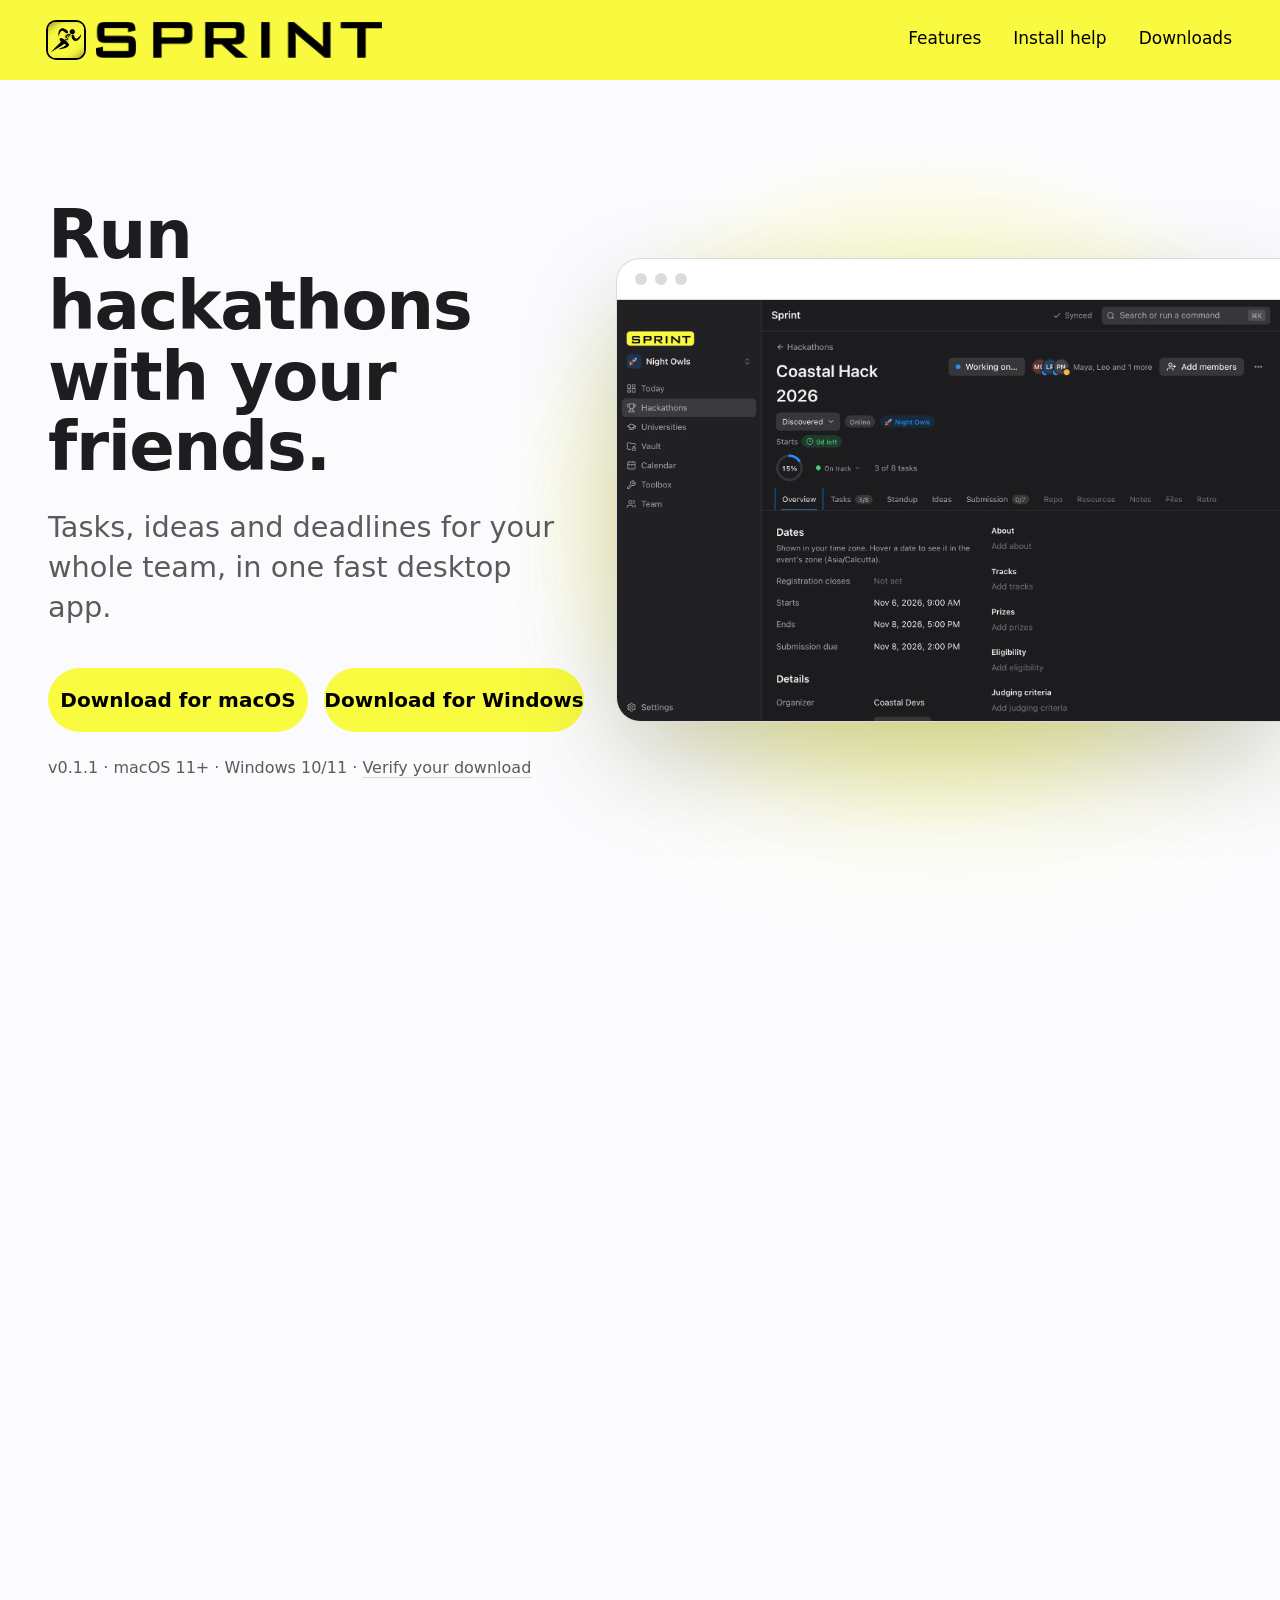
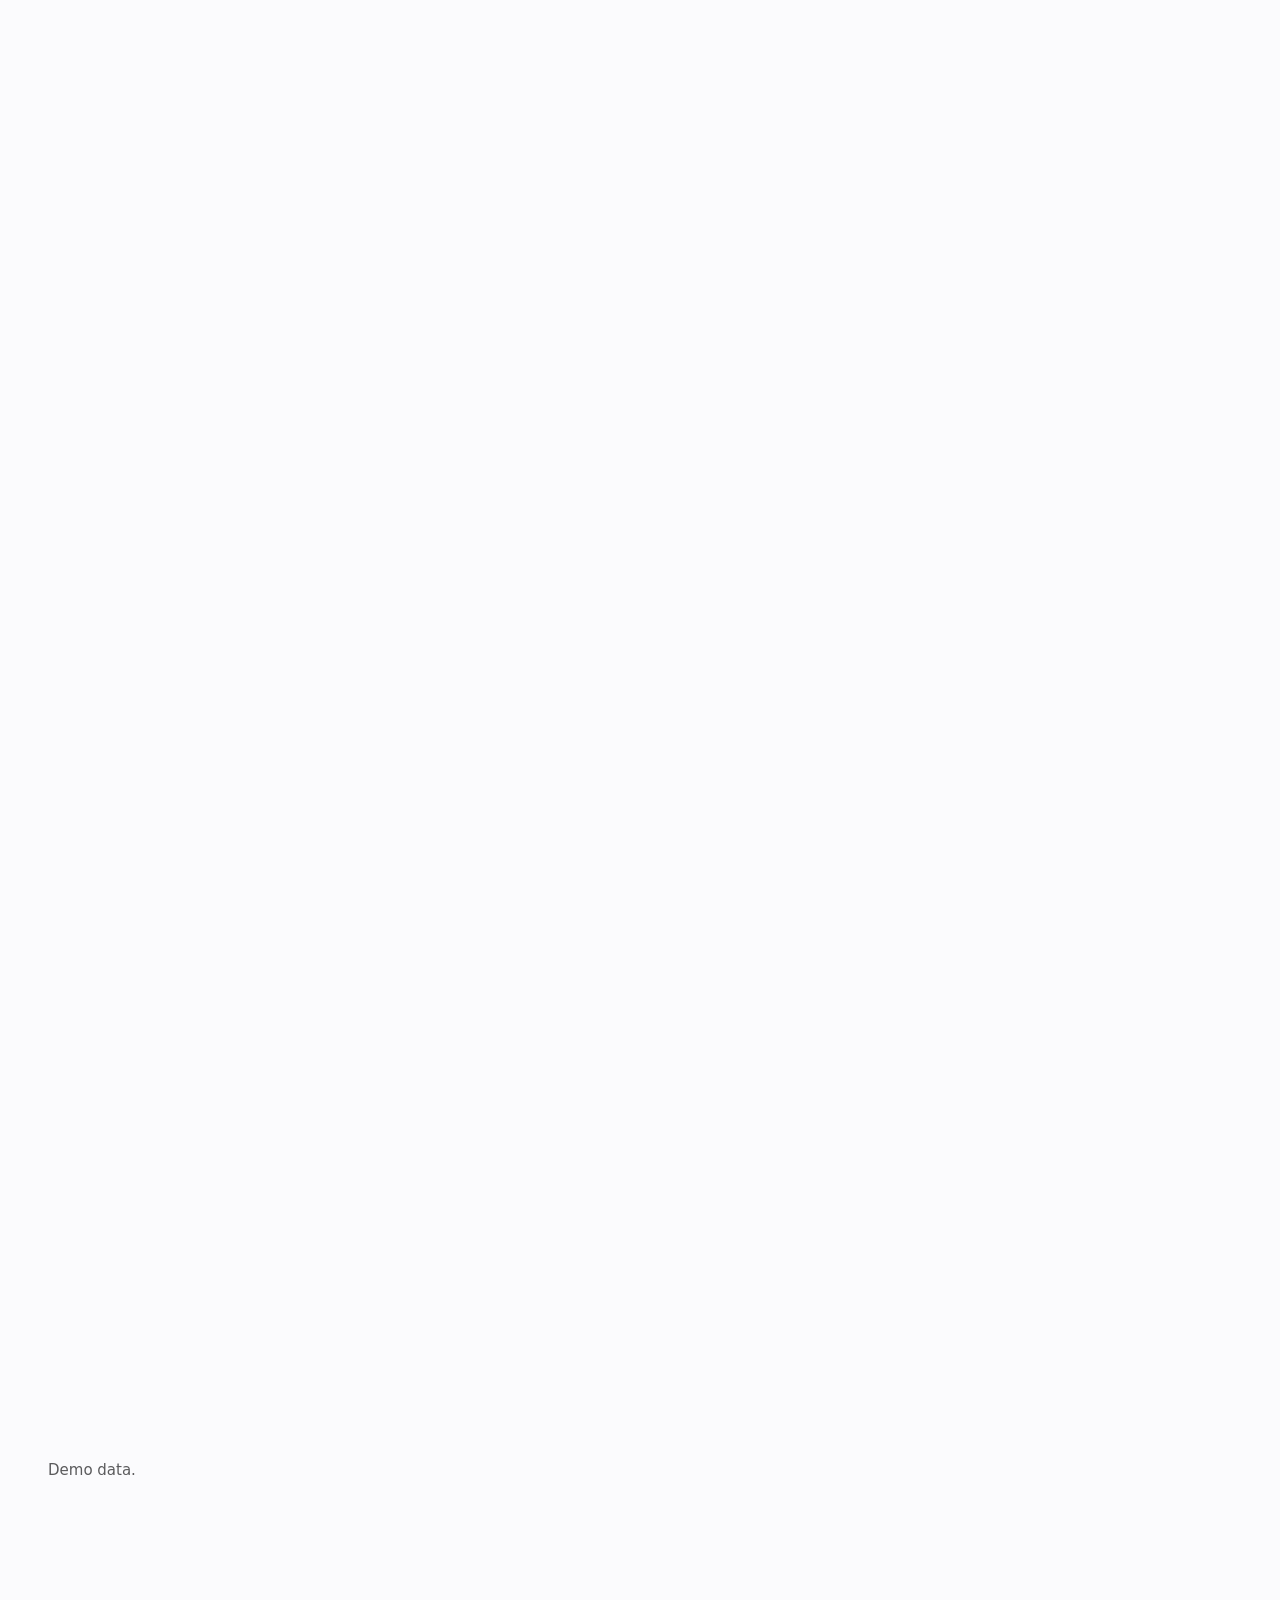
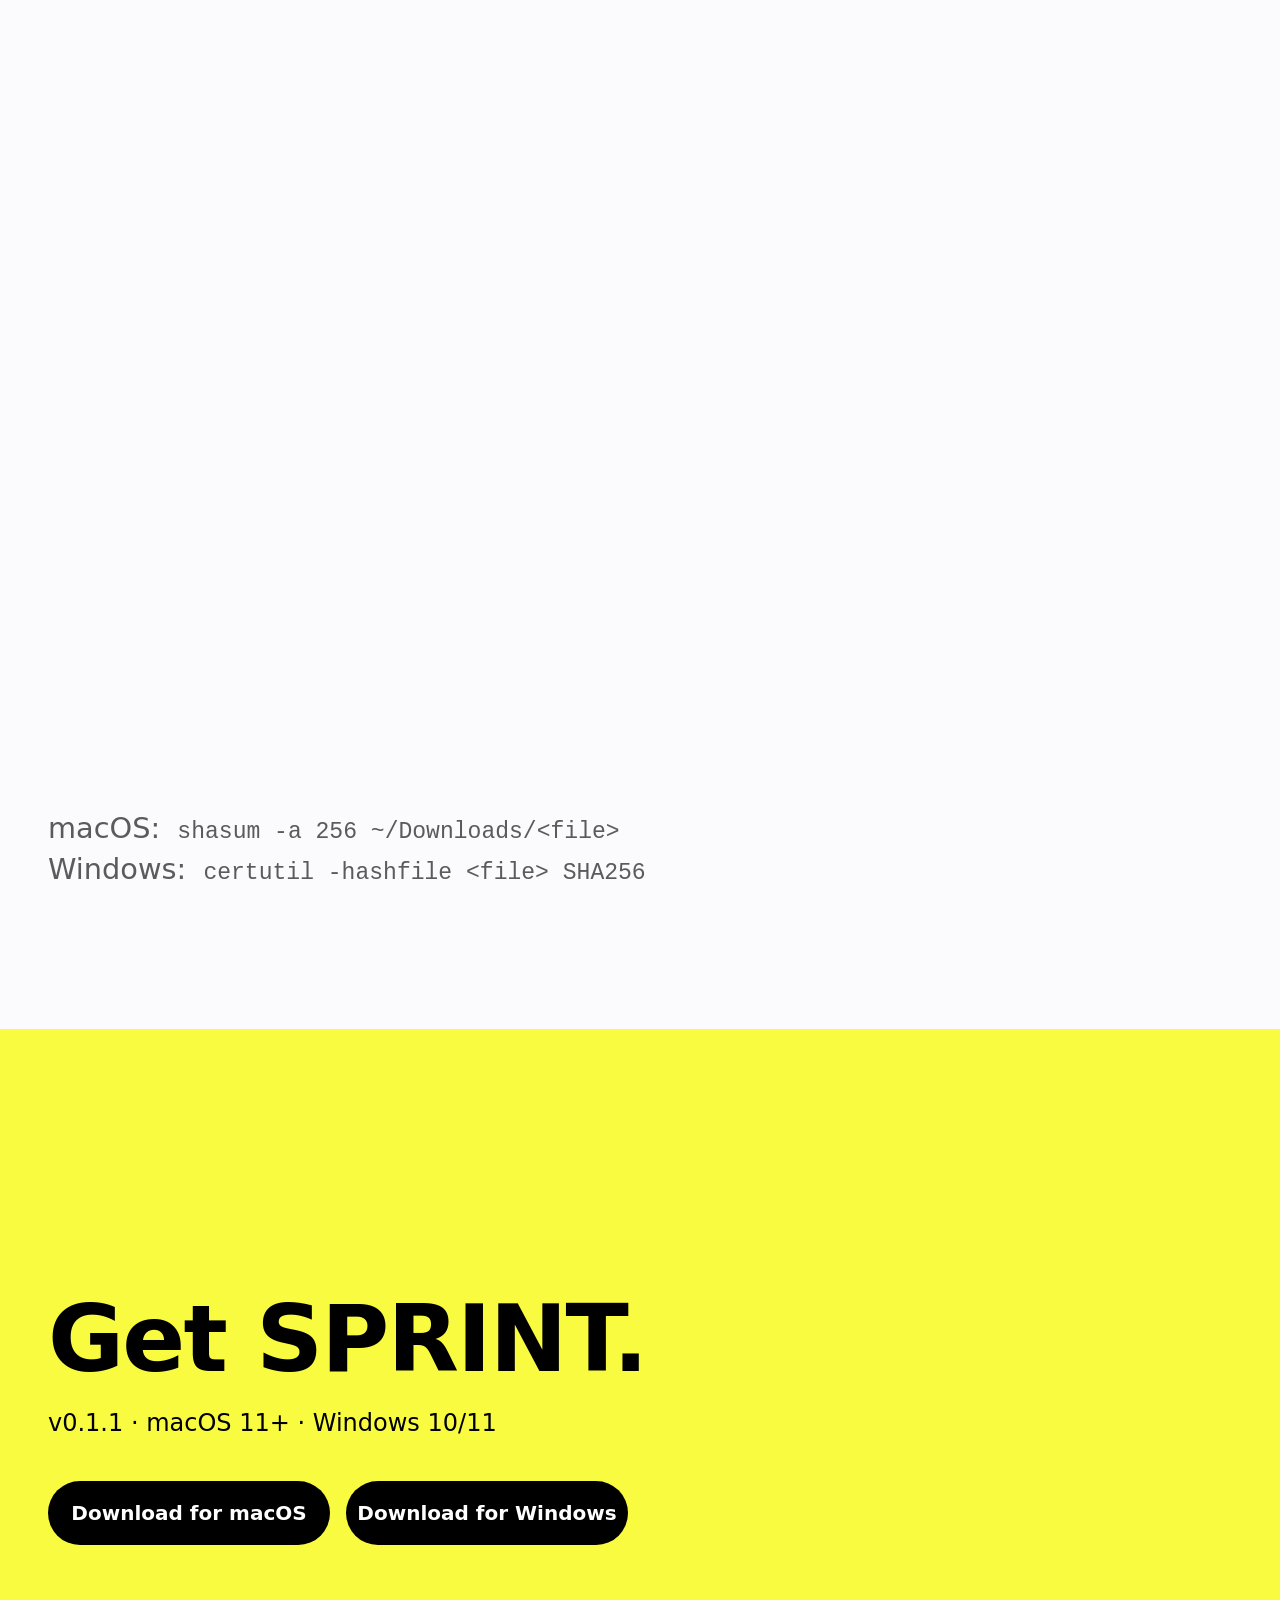
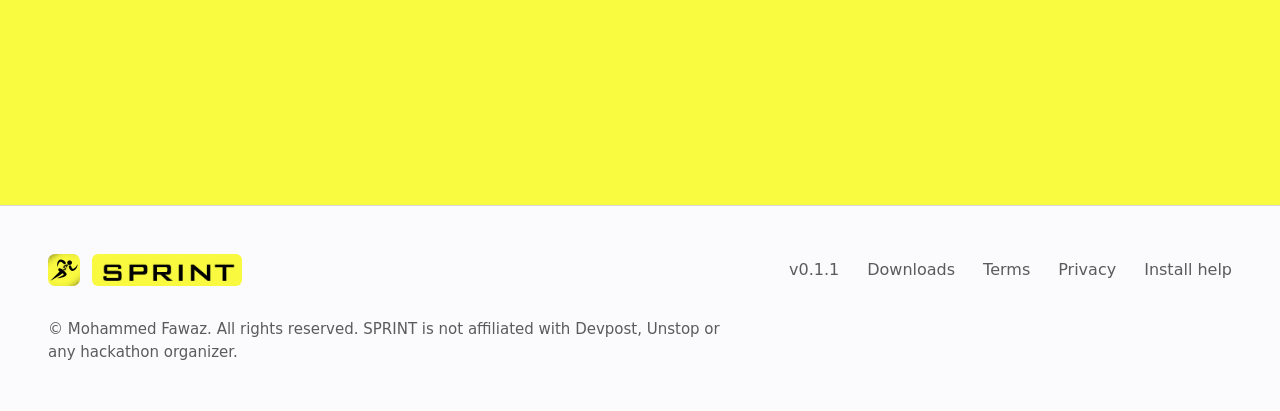
==== commit 98894faf: "Design fix: aligned lockup, 48px edges, big hero, downloads page, band" ====
--- a/index.html
+++ b/index.html
@@ -48,10 +48,11 @@
 <a class="skip" href="#main">Skip to content</a>
 <header class="nav">
   <div class="nav-in">
-    <a class="lockup" href="" aria-label="SPRINT home"><img class="lockup-icon" src="assets/sprint-icon-sm.png" alt="" width="128" height="128"><img class="lockup-word" src="assets/sprint-wordmark.png" alt="SPRINT" width="720" height="154"></a>
+    <a class="lockup trim" href="./" aria-label="SPRINT home"><img class="lockup-icon" src="assets/sprint-icon-sm.png" alt="" width="128" height="128"><span class="lockup-word"><img src="assets/sprint-wordmark.png" alt="SPRINT" width="720" height="154"></span></a>
     <nav aria-label="Page">
-      <a href="#features">Features</a>
+      <a class="nl-features" href="#features">Features</a>
       <a href="#install-help">Install help</a>
+      <a href="downloads/">Downloads</a>
     </nav>
   </div>
 </header>
@@ -61,52 +62,17 @@
     <div class="hero-text">
       <h1>Run hackathons with your friends.</h1>
       <p class="lead">Tasks, ideas and deadlines for your whole team, in one fast desktop app.</p>
-      <div class="downloads" id="downloads">
-        <div class="dl">
-          <a class="btn" id="dl-mac" data-os="mac" rel="noopener noreferrer" href="https://github.com/Fawaz3469/sprint-app/releases/download/v0.1.0/Sprint_0.1.0_universal.dmg">Download for macOS</a>
-          <p class="hash">SHA-256 <code id="h-mac" title="fe7708c4372dd57917264f7ff843966393e256d961eadf216d6270aa0fd80927">fe7708c4…0fd80927</code></p>
+      <div class="downloads">
+          <a class="btn" data-dl="mac" data-os="mac" rel="noopener noreferrer" href="https://github.com/Fawaz3469/sprint-app/releases/download/v0.1.0/Sprint_0.1.0_universal.dmg">Download for macOS</a>
+          <a class="btn" data-dl="win" data-os="win" rel="noopener noreferrer" href="https://github.com/Fawaz3469/sprint-app/releases/download/v0.1.0/Sprint_0.1.0_x64-setup.exe">Download for Windows</a>
         </div>
-        <div class="dl">
-          <a class="btn" id="dl-win" data-os="win" rel="noopener noreferrer" href="https://github.com/Fawaz3469/sprint-app/releases/download/v0.1.0/Sprint_0.1.0_x64-setup.exe">Download for Windows</a>
-          <p class="hash">SHA-256 <code id="h-win" title="0c27ec183a17f226c5e59f44810eeecf139d4183ca8384eb6352f1f5550e7f88">0c27ec18…550e7f88</code></p>
-        </div>
-      </div>
-      <p class="meta"><span class="ver">v0.1.0</span> · macOS 11+ · Windows 10/11</p>
+      <p class="meta"><span class="ver">v0.1.0</span> · macOS 11+ · Windows 10/11 · <a class="verify-link" href="#verify">Verify your download</a></p>
       <p class="meta" id="mobile-note" hidden>SPRINT is a desktop app. Open this page on your Mac or PC to download it.</p>
-      <details class="more">
-        <summary>Other downloads</summary>
-        <ul>
-          <li><a id="dl-msi" rel="noopener noreferrer" href="https://github.com/Fawaz3469/sprint-app/releases/download/v0.1.0/Sprint_0.1.0_x64_en-US.msi">Windows installer (.msi)</a></li>
-          <li><a rel="noopener noreferrer" href="https://github.com/Fawaz3469/sprint-app/releases/latest">Release notes</a></li>
-        </ul>
-      </details>
-      <details class="more verify">
-        <summary>Verify your download</summary>
-        <div class="verify-box">
-          <p>Compare the SHA-256 of the file you downloaded with these values.</p>
-          <dl>
-            <dt id="vn-mac">Sprint_0.1.0_universal.dmg</dt><dd><code id="v-mac">fe7708c4372dd57917264f7ff843966393e256d961eadf216d6270aa0fd80927</code></dd>
-            <dt id="vn-win">Sprint_0.1.0_x64-setup.exe</dt><dd><code id="v-win">0c27ec183a17f226c5e59f44810eeecf139d4183ca8384eb6352f1f5550e7f88</code></dd>
-            <dt id="vn-msi">Sprint_0.1.0_x64_en-US.msi</dt><dd><code id="v-msi">40f89d95b219e3879ad29ecf7b40930d95cf62e3c7dda0f127c900ae0b9bed03</code></dd>
-          </dl>
-          <p>macOS: <code>shasum -a 256 ~/Downloads/&lt;file&gt;</code><br>Windows: <code>certutil -hashfile &lt;file&gt; SHA256</code></p>
-        </div>
-      </details>
     </div>
     <figure class="window hero-shot">
       <div class="window-bar" aria-hidden="true"><i></i><i></i><i></i></div>
-      <img src="assets/app-overview.webp" width="1600" height="812" alt="The SPRINT app showing a hackathon overview: a progress ring at 15 percent, an on-track health label, the event dates and the team's task counts.">
+      <img src="assets/app-overview.webp" width="1800" height="1145" alt="The SPRINT app showing a hackathon overview: a progress ring at 15 percent, an on-track health label, the event dates and the team's task counts.">
     </figure>
-  </section>
-
-  <section class="product" aria-labelledby="product-h">
-    <h2 id="product-h" class="reveal">Standup, without the meeting.</h2>
-    <p class="sub reveal">Everyone sets a short status. You see progress per person at a glance, even offline.</p>
-    <figure class="window reveal">
-      <div class="window-bar" aria-hidden="true"><i></i><i></i><i></i></div>
-      <img src="assets/app-standup.webp" width="1600" height="812" alt="The SPRINT Standup tab listing three teammates, each with a status, a short note, tasks done and a progress percentage." loading="lazy">
-    </figure>
-    <p class="fine">Demo data.</p>
   </section>
 
   <section id="features" class="features" aria-labelledby="features-h">
@@ -128,6 +94,16 @@
         <p>Keep working on a train or bad Wi-Fi. Changes sync with your teammates as soon as you reconnect.</p>
       </li>
     </ul>
+  </section>
+
+  <section class="product" aria-labelledby="product-h">
+    <h2 id="product-h" class="reveal">Standup, without the meeting.</h2>
+    <p class="sub reveal">Everyone sets a short status. You see progress per person at a glance, even offline.</p>
+    <figure class="window reveal">
+      <div class="window-bar" aria-hidden="true"><i></i><i></i><i></i></div>
+      <img src="assets/app-standup.webp" width="1800" height="1145" alt="The SPRINT Standup tab listing three teammates, each with a status, a short note, tasks done and a progress percentage." loading="lazy">
+    </figure>
+    <p class="fine">Demo data.</p>
   </section>
 
   <section id="install-help" class="help" aria-labelledby="help-h">
@@ -174,12 +150,35 @@
     </div>
     <p class="sub reveal left-note">Uninstalling does not delete your account or team data stored in the cloud. To have it deleted, email <strong>help.sprint7@gmail.com</strong> from the address you signed in with. See the <a href="privacy/">Privacy Policy</a>.</p>
   </section>
+
+  <section id="verify" class="verify" aria-labelledby="verify-h">
+    <h2 id="verify-h" class="reveal">Verify your download.</h2>
+    <p class="sub reveal">Compare the SHA-256 of the file you downloaded with these values. If they differ, do not install it.</p>
+    <div class="vgrid">
+<div class="vrow reveal"><h3>macOS</h3><p data-name="mac">Sprint_0.1.0_universal.dmg</p><code data-full="mac">fe7708c4372dd57917264f7ff843966393e256d961eadf216d6270aa0fd80927</code></div>
+<div class="vrow reveal"><h3>Windows</h3><p data-name="win">Sprint_0.1.0_x64-setup.exe</p><code data-full="win">0c27ec183a17f226c5e59f44810eeecf139d4183ca8384eb6352f1f5550e7f88</code></div>
+<div class="vrow reveal"><h3>Windows (.msi)</h3><p data-name="msi">Sprint_0.1.0_x64_en-US.msi</p><code data-full="msi">40f89d95b219e3879ad29ecf7b40930d95cf62e3c7dda0f127c900ae0b9bed03</code></div>
+    </div>
+    <p class="sub">macOS: <code>shasum -a 256 ~/Downloads/&lt;file&gt;</code><br>Windows: <code>certutil -hashfile &lt;file&gt; SHA256</code></p>
+  </section>
 </main>
+
+<section class="band" aria-labelledby="band-h">
+  <div class="band-in">
+    <h2 id="band-h">Get SPRINT.</h2>
+    <p class="band-sub"><span class="ver">v0.1.0</span> · macOS 11+ · Windows 10/11</p>
+    <div class="downloads">
+          <a class="btn" data-dl="mac" data-os="mac" rel="noopener noreferrer" href="https://github.com/Fawaz3469/sprint-app/releases/download/v0.1.0/Sprint_0.1.0_universal.dmg">Download for macOS</a>
+          <a class="btn" data-dl="win" data-os="win" rel="noopener noreferrer" href="https://github.com/Fawaz3469/sprint-app/releases/download/v0.1.0/Sprint_0.1.0_x64-setup.exe">Download for Windows</a>
+        </div>
+  </div>
+</section>
 <footer class="foot">
   <div class="foot-in">
-    <a class="lockup" href="" aria-label="SPRINT home"><img class="lockup-icon" src="assets/sprint-icon-sm.png" alt="" width="128" height="128"><img class="lockup-word" src="assets/sprint-wordmark.png" alt="SPRINT" width="720" height="154"></a>
+    <a class="lockup" href="./" aria-label="SPRINT home"><img class="lockup-icon" src="assets/sprint-icon-sm.png" alt="" width="128" height="128"><span class="lockup-word"><img src="assets/sprint-wordmark.png" alt="SPRINT" width="720" height="154"></span></a>
     <nav aria-label="Footer">
       <span class="ver">v0.1.0</span>
+      <a href="downloads/">Downloads</a>
       <a href="terms/">Terms</a>
       <a href="privacy/">Privacy</a>
       <a href="#install-help">Install help</a>
@@ -189,6 +188,5 @@
     <p>© Mohammed Fawaz. All rights reserved. SPRINT is not affiliated with Devpost, Unstop or any hackathon organizer.</p>
   </div>
 </footer>
-<div class="deco deco-dots" aria-hidden="true"></div>
 </body>
 </html>
--- a/style.css
+++ b/style.css
@@ -5,159 +5,184 @@
   --bg: #0b0b0c;
   --surface: #151517;
   --text: #f5f5f7;
-  --text-2: rgba(245, 245, 247, .7);
+  --text-2: rgba(245, 245, 247, .72);
   --line: rgba(255, 255, 255, .14);
   --focus: #F9FB40;
-  --glow: .26;
-  --dots: rgba(255, 255, 255, .09);
-  --lines: rgba(249, 251, 64, .09);
+  --glow: .22;
+  --shadow: 0 40px 100px rgba(0, 0, 0, .5);
+  --pad: 48px;
+  --nav-h: 80px;
+  --section: 140px;
   --font: -apple-system, BlinkMacSystemFont, "SF Pro Display", "SF Pro Text", "Segoe UI", system-ui, sans-serif;
 }
 @media (prefers-color-scheme: light) {
-  :root { --bg: #fbfbfd; --surface: #fff; --text: #1d1d1f; --text-2: rgba(29, 29, 31, .7); --line: rgba(0, 0, 0, .14); --focus: #1d1d1f; --glow: .7; --dots: rgba(0, 0, 0, .09); --lines: rgba(190, 192, 0, .18); }
+  :root { --bg: #fbfbfd; --surface: #fff; --text: #1d1d1f; --text-2: rgba(29, 29, 31, .72); --line: rgba(0, 0, 0, .14); --focus: #1d1d1f; --glow: .55; --shadow: 0 40px 100px rgba(0, 0, 0, .18); }
 }
 * { box-sizing: border-box; }
-html { overflow-x: clip; -webkit-text-size-adjust: 100%; scroll-behavior: smooth; scroll-padding-top: 72px; }
-body { margin: 0; background: var(--bg); color: var(--text); font: 400 clamp(1.1875rem, 1.1rem + .3vw, 1.3125rem)/1.5 var(--font); -webkit-font-smoothing: antialiased; overflow-x: clip; }
+html { overflow-x: clip; -webkit-text-size-adjust: 100%; scroll-behavior: smooth; scroll-padding-top: 96px; }
+body { margin: 0; background: var(--bg); color: var(--text); font: 400 1.25rem/1.5 var(--font); -webkit-font-smoothing: antialiased; overflow-x: clip; }
 img { display: block; max-width: 100%; height: auto; }
 a { color: inherit; }
 :focus-visible { outline: 3px solid var(--focus); outline-offset: 3px; border-radius: 8px; }
-.skip { position: absolute; left: 16px; top: -64px; background: var(--yellow); color: var(--on-yellow); padding: 8px 16px; border-radius: 980px; z-index: 30; }
-.skip:focus { top: 8px; outline-color: #000; }
+.skip { position: absolute; left: var(--pad); top: -80px; background: var(--yellow); color: var(--on-yellow); padding: 8px 16px; border-radius: 980px; z-index: 30; }
+.skip:focus { top: 12px; outline-color: #000; }
 
-/* Background designs: a faint dot grid across the page, speed lines and halftone dots in the sections. */
-.deco { position: fixed; inset: 0; z-index: -2; pointer-events: none; }
-.deco-dots { background-image: radial-gradient(var(--dots) 1.2px, transparent 1.6px); background-size: 32px 32px; -webkit-mask-image: linear-gradient(#000 0%, rgba(0,0,0,.35) 60%, transparent 100%); mask-image: linear-gradient(#000 0%, rgba(0,0,0,.35) 60%, transparent 100%); }
-section, .foot { position: relative; }
-section::before, section::after { content: ""; position: absolute; z-index: -1; pointer-events: none; }
+/* Lockup: the real icon and wordmark files, centered on one axis at the same height. */
+.lockup { --lh: 32px; display: inline-flex; align-items: center; gap: 12px; text-decoration: none; }
+.lockup-icon { height: var(--lh); width: var(--lh); border-radius: 22%; }
+.lockup-word { display: block; line-height: 0; }
+.lockup-word img { height: var(--lh); width: auto; border-radius: 6px; }
+/* On the yellow bar the wordmark file's own yellow padding is trimmed away with CSS (glyphs: 627x79 at 54,50 of 720x154),
+   so the letters, not the invisible box, line up with the icon. */
+.lockup.trim { --lh: 36px; }
+.lockup.trim .lockup-word { position: relative; overflow: hidden; width: calc(var(--lh) * 7.9367); height: var(--lh); }
+.lockup.trim .lockup-word img { position: absolute; max-width: none; height: auto; width: calc(var(--lh) * 9.1139); left: calc(var(--lh) * -0.6835); top: calc(var(--lh) * -0.6329); border-radius: 0; }
+.lockup.trim .lockup-icon { box-shadow: 0 0 0 2px #000; }
 
-/* Lockup: app icon + wordmark, same height, 12px apart. */
-.lockup { display: inline-flex; align-items: center; gap: 12px; text-decoration: none; }
-.lockup img { height: 28px; width: auto; border-radius: 8px; }
-
-/* Top bar: solid SPRINT Yellow, full width, black text. The yellow icon needs an edge to read on it. */
-.nav { position: sticky; top: 0; z-index: 20; background: var(--yellow); color: var(--on-yellow); }
-.nav-in { padding: 0 32px; height: 56px; display: flex; align-items: center; justify-content: space-between; }
-.nav .lockup-icon { box-shadow: 0 0 0 2px #000; border-radius: 8px; }
-.nav.alt .lockup-icon { box-shadow: none; background: #000; padding: 3px; height: 34px; width: 34px; border-radius: 10px; }
-.nav nav { display: flex; align-items: center; gap: 28px; font-size: .9375rem; font-weight: 500; }
-.nav nav a { text-decoration: none; color: var(--on-yellow); }
-.nav nav a:hover { text-decoration: underline; text-underline-offset: 4px; }
+.nav { position: sticky; top: 0; z-index: 20; background: #F9F940; /* the exact yellow inside the logo files, so the wordmark has no seam on the bar */ color: var(--on-yellow); }
+.nav-in { height: var(--nav-h); padding: 0 var(--pad); display: flex; align-items: center; justify-content: space-between; }
+.nav nav { display: flex; align-items: center; gap: 32px; font-size: 1.0625rem; font-weight: 500; }
+.nav nav a { white-space: nowrap; color: var(--on-yellow); text-decoration: none; padding: 4px 0; border-bottom: 2px solid transparent; }
+.nav nav a:hover { border-bottom-color: currentColor; }
+.nav nav a[aria-current="page"] { font-weight: 700; border-bottom-color: #000; }
 .nav :focus-visible { outline-color: #000; }
 
-main { max-width: 1120px; margin: 0 auto; padding: 0 32px; }
-section { padding: 120px 0; }
-h1 { font-size: clamp(2.5rem, 1.2rem + 5vw, 4.5rem); line-height: 1.05; letter-spacing: -0.02em; margin: 0 0 24px; font-weight: 700; }
-h2 { font-size: clamp(2rem, 1.2rem + 3vw, 3.5rem); line-height: 1.08; letter-spacing: -0.02em; font-weight: 700; margin: 0 0 16px; max-width: 18ch; }
-h3 { font-size: 1.25rem; line-height: 1.25; font-weight: 600; margin: 0 0 8px; }
-.lead, .sub { color: var(--text-2); max-width: 34em; margin: 0; }
-.lead { font-size: clamp(1.25rem, 1.1rem + .6vw, 1.5rem); margin-bottom: 40px; }
+main { padding: 0 var(--pad); }
+section { position: relative; padding: var(--section) 0; }
+h1 { font-size: clamp(2.5rem, 1rem + 4vw, 4.5rem); line-height: 1.05; letter-spacing: -0.02em; margin: 0 0 24px; font-weight: 700; }
+h2 { font-size: clamp(2.25rem, 1rem + 2.8vw, 3.5rem); line-height: 1.08; letter-spacing: -0.02em; font-weight: 700; margin: 0 0 20px; max-width: 18ch; }
+h3 { font-size: 1.5rem; line-height: 1.25; font-weight: 600; margin: 0 0 12px; }
+.lead, .sub { color: var(--text-2); max-width: 32em; margin: 0; font-size: clamp(1.25rem, .9rem + 1.2vw, 1.8rem); line-height: 1.4; }
+.lead { margin-bottom: 40px; }
 
-.hero { display: grid; grid-template-columns: minmax(0, 1fr) minmax(0, 1.3fr); gap: 48px; align-items: center; padding: 96px 0 120px; }
-.hero h1 { font-size: clamp(2.5rem, 1.2rem + 4vw, 3.75rem); }
-.hero::before { inset: -56px calc(50% - 50vw) 0; background: radial-gradient(50% 70% at 78% 30%, rgba(249, 251, 64, var(--glow)), transparent 70%); opacity: .6; }
-.hero::after { top: 0; bottom: 0; right: calc(50% - 50vw); width: 55vw; background: repeating-linear-gradient(115deg, transparent 0 22px, var(--lines) 22px 24px); -webkit-mask-image: radial-gradient(60% 70% at 70% 40%, #000, transparent 75%); mask-image: radial-gradient(60% 70% at 70% 40%, #000, transparent 75%); }
-.downloads { display: flex; gap: 12px; flex-wrap: wrap; }
-.dl { display: flex; flex-direction: column; gap: 8px; }
-.btn { display: inline-flex; align-items: center; justify-content: center; min-height: 48px; padding: 0 22px; border-radius: 980px; background: var(--yellow); color: var(--on-yellow); font-size: 1rem; font-weight: 600; text-decoration: none; border: 1.5px solid transparent; transition: transform .2s ease; }
+/* Hero: full viewport height under the nav, text on the left, a big screenshot bleeding off the right edge. */
+.hero { min-height: calc(100svh - var(--nav-h)); display: grid; grid-template-columns: minmax(536px, 38%) minmax(0, 1fr); gap: 32px; align-items: center; padding: 64px 0; }
+.hero::before { content: ""; position: absolute; z-index: -1; inset: 0 calc(50% - 50vw); background: radial-gradient(45% 60% at 72% 50%, rgba(249, 251, 64, var(--glow)), transparent 70%); pointer-events: none; }
+.hero .hero-shot { margin-right: calc(var(--pad) * -1); border-radius: 24px 0 0 24px; border-right: 0; }
+.hero .hero-shot img { border-radius: 0 0 0 23px; }
+
+.downloads { display: grid; grid-template-columns: repeat(2, minmax(260px, 1fr)); gap: 16px; max-width: 580px; }
+.btn { display: inline-flex; align-items: center; justify-content: center; height: 64px; min-width: 260px; padding: 0 32px; border-radius: 980px; background: var(--yellow); color: var(--on-yellow); font-size: 1.25rem; font-weight: 600; text-decoration: none; border: 2px solid transparent; transition: transform .2s ease; white-space: nowrap; }
 .btn:hover { transform: scale(1.02); }
 .downloads.detected .btn:not(.is-yours) { background: transparent; color: var(--text); border-color: var(--line); }
-.hash { margin: 0; font-size: .75rem; color: var(--text-2); text-align: center; }
-.hash code, .verify code { font: .95em ui-monospace, SFMono-Regular, Menlo, Consolas, monospace; }
-.meta { color: var(--text-2); font-size: .875rem; margin: 24px 0 0; }
+.meta { color: var(--text-2); font-size: 1rem; margin: 24px 0 0; }
 .meta + .meta { margin-top: 8px; }
-.more { margin-top: 8px; font-size: .875rem; color: var(--text-2); }
-.more summary { display: inline-block; cursor: pointer; list-style: none; text-decoration: underline; text-underline-offset: 4px; text-decoration-color: var(--line); }
-.more summary::-webkit-details-marker { display: none; }
-.more summary:hover { color: var(--text); }
-.more ul, .verify-box { margin: 16px 0 0; padding: 8px; max-width: 100%; border: 1px solid var(--line); border-radius: 16px; background: var(--surface); list-style: none; width: fit-content; }
-.more li a { display: block; padding: 8px 16px; text-decoration: none; border-radius: 8px; }
-.more li a:hover { background: var(--bg); }
-.verify-box { padding: 16px; font-size: .8125rem; }
-.verify-box p { margin: 0 0 12px; }
-.verify-box dl { margin: 0 0 12px; }
-.verify-box dt { color: var(--text); margin-top: 8px; }
-.verify-box dd { margin: 2px 0 0; word-break: break-all; color: var(--text-2); }
+.verify-link { text-decoration: underline; text-underline-offset: 4px; text-decoration-color: var(--line); }
+.verify-link:hover { text-decoration-color: currentColor; }
 
-.window { position: relative; margin: 0; border-radius: 20px; border: 1px solid var(--line); background: var(--surface); box-shadow: 0 40px 100px rgba(0, 0, 0, .45); }
-.window::before { content: ""; position: absolute; z-index: -1; left: 10%; right: 10%; top: 25%; bottom: -6%; background: var(--yellow); opacity: calc(var(--glow) * .8); filter: blur(80px); border-radius: 50%; }
-.window-bar { display: flex; gap: 8px; padding: 12px 16px; border-bottom: 1px solid var(--line); }
+.window { position: relative; margin: 0; border: 1px solid var(--line); border-radius: 24px; background: var(--surface); box-shadow: var(--shadow); }
+.window::before { content: ""; position: absolute; z-index: -1; left: 8%; right: 8%; top: 22%; bottom: -8%; background: var(--yellow); opacity: calc(var(--glow) * .9); filter: blur(90px); border-radius: 50%; }
+.window-bar { display: flex; gap: 8px; padding: 14px 18px; border-bottom: 1px solid var(--line); }
 .window-bar i { width: 12px; height: 12px; border-radius: 50%; background: var(--line); }
-.window img { border-radius: 0 0 19px 19px; }
+.window img { border-radius: 0 0 23px 23px; width: 100%; }
 
-.product::before { left: calc(50% - 50vw - 140px); top: 8%; width: 640px; height: 640px; background: url("assets/halftone.png") center / contain no-repeat; opacity: .16; -webkit-mask-image: radial-gradient(closest-side, #000 30%, transparent); mask-image: radial-gradient(closest-side, #000 30%, transparent); }
-.product .window { margin-top: 64px; }
-.fine { margin: 32px 0 0; font-size: .8125rem; color: var(--text-2); }
+.features ul { list-style: none; margin: 72px 0 0; padding: 0; display: grid; grid-template-columns: repeat(3, 1fr); gap: 32px; }
+.features li { background: var(--surface); border: 1px solid var(--line); border-radius: 24px; padding: 40px; }
+.features p, .help li, .dl-card p { margin: 0; color: var(--text-2); font-size: 1.25rem; }
+.icon { display: grid; place-items: center; width: 56px; height: 56px; border-radius: 14px; background: var(--yellow); margin-bottom: 28px; }
+.icon svg { width: 28px; height: 28px; fill: none; stroke: var(--on-yellow); stroke-width: 2; stroke-linecap: round; stroke-linejoin: round; }
 
-.features::before { right: calc(50% - 50vw - 160px); top: -10%; width: 620px; height: 620px; background: url("assets/halftone.png") center / contain no-repeat; opacity: .13; -webkit-mask-image: radial-gradient(closest-side, #000 30%, transparent); mask-image: radial-gradient(closest-side, #000 30%, transparent); }
-.features ul { list-style: none; margin: 64px 0 0; padding: 0; display: grid; grid-template-columns: repeat(3, 1fr); gap: 24px; }
-.features li { background: var(--surface); border: 1px solid var(--line); border-radius: 20px; padding: 32px; }
-.features p, .help li { margin: 0; color: var(--text-2); font-size: 1.0625rem; }
-.icon { display: grid; place-items: center; width: 48px; height: 48px; border-radius: 12px; background: var(--yellow); margin-bottom: 24px; }
-.icon svg { width: 24px; height: 24px; fill: none; stroke: var(--on-yellow); stroke-width: 2; stroke-linecap: round; stroke-linejoin: round; }
+.product .window { margin-top: 72px; width: 100%; }
+.fine { margin: 32px 0 0; font-size: .9375rem; color: var(--text-2); }
 
-.help::before { left: calc(50% - 50vw); right: calc(50% - 50vw); top: 0; bottom: 0; background: radial-gradient(45% 50% at 12% 20%, rgba(249, 251, 64, calc(var(--glow) * .5)), transparent 70%), repeating-linear-gradient(115deg, transparent 0 22px, var(--lines) 22px 24px); -webkit-mask-image: linear-gradient(#000, transparent 85%); mask-image: linear-gradient(#000, transparent 85%); }
-.help-grid { display: grid; grid-template-columns: repeat(2, 1fr); gap: 24px; margin-top: 64px; }
-.help-grid > div { background: var(--surface); border: 1px solid var(--line); border-radius: 20px; padding: 32px; }
+.help-grid { display: grid; grid-template-columns: repeat(2, 1fr); gap: 32px; margin-top: 72px; }
+.help-grid > div { background: var(--surface); border: 1px solid var(--line); border-radius: 24px; padding: 40px; }
 .help ol { margin: 0; padding-left: 1.25em; }
-.help li { margin-bottom: 8px; }
+.help li { margin-bottom: 12px; }
 .help strong { color: var(--text); }
-.sub-h { margin-top: 120px; }
-.left-note { margin-top: 32px; font-size: 1rem; }
+.sub-h { margin-top: var(--section); }
+.left-note { margin-top: 40px; font-size: 1.25rem; }
 .left-note a { text-decoration: underline; text-underline-offset: 3px; }
-code { font: .9em ui-monospace, SFMono-Regular, Menlo, Consolas, monospace; background: var(--bg); padding: 2px 6px; border-radius: 6px; }
+code { font: .85em ui-monospace, SFMono-Regular, Menlo, Consolas, monospace; background: var(--bg); padding: 2px 8px; border-radius: 6px; }
 
-.foot { border-top: 1px solid var(--line); padding: 40px 32px; }
-.foot-in { max-width: 1120px; margin: 0 auto; display: flex; align-items: center; justify-content: space-between; gap: 16px; flex-wrap: wrap; font-size: .875rem; color: var(--text-2); }
-.foot nav { display: flex; gap: 24px; flex-wrap: wrap; align-items: center; }
+.verify { padding-top: 0; }
+.vgrid { display: grid; grid-template-columns: repeat(3, 1fr); gap: 32px; margin: 72px 0 40px; }
+.vrow { background: var(--surface); border: 1px solid var(--line); border-radius: 24px; padding: 40px; min-width: 0; }
+.vrow p { margin: 0 0 16px; color: var(--text-2); font-size: 1.125rem; word-break: break-all; }
+.vrow code, .dl-card code { display: block; word-break: break-all; line-height: 1.5; font-size: .9375rem; background: var(--bg); padding: 12px 14px; border-radius: 12px; }
+.verify .sub code, .dl-verify .sub code { font-size: .8em; }
+
+/* Download band */
+.band { background: var(--yellow); color: var(--on-yellow); }
+.band-in { padding: 120px var(--pad); }
+.band h2 { font-size: clamp(3rem, 1rem + 6vw, 6rem); max-width: none; margin-bottom: 16px; }
+.band-sub { margin: 0 0 40px; font-size: 1.5rem; }
+.band .btn { background: #000; color: #fff; }
+.band .downloads.detected .btn:not(.is-yours) { background: transparent; color: #000; border-color: #000; }
+.band :focus-visible { outline-color: #000; }
+
+.foot { border-top: 1px solid var(--line); padding: 48px var(--pad); }
+.foot-in { display: flex; align-items: center; justify-content: space-between; gap: 24px; flex-wrap: wrap; font-size: 1rem; color: var(--text-2); }
+.foot nav { display: flex; gap: 28px; flex-wrap: wrap; align-items: center; }
 .foot nav a { color: var(--text-2); text-decoration: none; }
 .foot nav a:hover { color: var(--text); text-decoration: underline; }
-.foot-fine { margin-top: 24px; flex-direction: column; align-items: flex-start; font-size: .8125rem; }
-.foot-fine p { margin: 0; max-width: 70ch; }
+.foot-fine { margin-top: 32px; flex-direction: column; align-items: flex-start; font-size: .9375rem; }
+.foot-fine p { margin: 0; max-width: 72ch; }
 .attrib a { text-decoration: underline; }
 
+/* Downloads page */
+.dl-head { padding: 96px 0 0; }
+.dl-head .lead { max-width: none; }
+.dl-head strong { color: var(--text); }
+.dl-head a { text-decoration: underline; text-underline-offset: 4px; }
+.dl-cards { display: grid; grid-template-columns: repeat(3, 1fr); gap: 32px; padding: 72px 0 0; }
+.dl-card { background: var(--surface); border: 1px solid var(--line); border-radius: 24px; padding: 40px; min-width: 0; }
+.dl-card h2 { font-size: 2rem; margin: 0 0 8px; }
+.dl-card p { word-break: break-all; margin-bottom: 28px; }
+.dl-card .btn { width: 100%; min-width: 0; }
+.dl-card h3 { font-size: 1rem; margin: 28px 0 8px; color: var(--text-2); font-weight: 500; }
+.dl-verify { padding: 96px 0 var(--section); }
+.dl-verify h2 { font-size: 2.25rem; }
+.dl-verify .sub { margin-bottom: 20px; }
+.dl-verify a { text-decoration: underline; text-underline-offset: 4px; }
+
 /* Legal pages */
-.doc { max-width: 760px; margin: 0; padding: 64px 32px 96px; margin-left: max(0px, calc(50% - 560px)); }
-.doc h1 { font-size: clamp(2.25rem, 1.4rem + 3vw, 3.25rem); }
-.doc h2 { font-size: 1.5rem; letter-spacing: -0.01em; line-height: 1.2; margin: 48px 0 12px; max-width: none; }
+.doc { max-width: 800px; padding: 72px var(--pad) 120px; }
+.doc h1 { font-size: clamp(2.25rem, 1.4rem + 3vw, 3.5rem); }
+.doc h2 { font-size: 1.75rem; letter-spacing: -0.01em; line-height: 1.2; margin: 56px 0 14px; max-width: none; }
 .doc h3 { margin-top: 24px; }
-.doc p, .doc li { font-size: 1.0625rem; color: var(--text-2); }
+.doc p, .doc li { font-size: 1.1875rem; color: var(--text-2); }
 .doc strong { color: var(--text); }
 .doc a { text-decoration: underline; text-underline-offset: 3px; }
 .doc li { margin-bottom: 8px; }
 .doc .fine { margin: 0 0 32px; }
-.draft { background: var(--yellow); color: var(--on-yellow) !important; padding: 12px 16px; border-radius: 12px; margin: 0 0 32px; font-size: .9375rem !important; }
+.draft { background: var(--yellow); color: var(--on-yellow) !important; padding: 14px 18px; border-radius: 14px; margin: 0 0 32px; font-size: 1rem !important; }
 .draft strong { color: var(--on-yellow); }
 
 .js .reveal { opacity: 0; transform: translateY(24px); transition: opacity .7s ease, transform .7s ease; }
 .js .reveal.in { opacity: 1; transform: none; }
 
-@media (max-width: 960px) {
-  .hero { grid-template-columns: 1fr; gap: 48px; padding-top: 64px; }
-  .features ul { grid-template-columns: 1fr; }
+@media (max-width: 1100px) {
+  .hero { grid-template-columns: 1fr; min-height: 0; padding: 72px 0; gap: 56px; }
+  .hero .hero-shot { margin-right: 0; border-radius: 24px; border-right: 1px solid var(--line); }
+  .hero .hero-shot img { border-radius: 0 0 23px 23px; }
+  .features ul, .vgrid, .dl-cards { grid-template-columns: 1fr; }
 }
 @media (max-width: 720px) {
-  section { padding: 72px 0; }
-  .hero { padding: 48px 0 72px; }
-  main, .doc { padding-left: 24px; padding-right: 24px; }
-  .doc { padding-top: 40px; margin-left: 0; }
-  .nav-in { padding: 0 24px; }
-  .foot { padding: 32px 24px; }
-  .nav nav { gap: 20px; }
-  .nav nav a[href$="#features"] { display: none; }
-  .downloads { flex-direction: column; }
-  .dl { width: 100%; }
-  .btn { width: 100%; }
-  .hash { text-align: left; }
-  .help-grid { grid-template-columns: 1fr; margin-top: 40px; }
-  .features ul { margin-top: 40px; }
+  :root { --pad: 20px; --nav-h: 64px; --section: 72px; }
+  body { font-size: 1.125rem; }
+  .lockup.trim { --lh: 20px; gap: 10px; flex-shrink: 0; }
+  .nav-in { gap: 12px; }
+  .nav nav { gap: 14px; font-size: .875rem; white-space: nowrap; }
+  .nl-features { display: none; }
+  .hero { padding: 40px 0 56px; }
+  .downloads { grid-template-columns: 1fr; max-width: none; }
+  .btn { width: 100%; min-width: 0; }
+  .help-grid { grid-template-columns: 1fr; margin-top: 40px; gap: 20px; }
+  .features ul, .vgrid { margin-top: 40px; gap: 20px; }
+  .features li, .help-grid > div, .vrow, .dl-card { padding: 28px; border-radius: 20px; }
   .product .window { margin-top: 40px; }
-  .sub-h { margin-top: 72px; }
   .window, .window img { border-radius: 16px; }
   .window img { border-radius: 0 0 15px 15px; }
-  .lockup img { height: 24px; }
-  .nav .lockup-icon { height: 24px; }
-  .nav.alt .lockup-icon { height: 30px; width: 30px; }
+  .hero .hero-shot { border-radius: 16px; }
+  .hero .hero-shot img { border-radius: 0 0 15px 15px; }
+  .band-in { padding: 72px var(--pad); }
+  .band-sub { font-size: 1.125rem; }
+  .dl-head { padding-top: 56px; }
+  .dl-cards { padding-top: 40px; gap: 20px; }
+  .dl-verify { padding: 64px 0 72px; }
+  .doc { padding-top: 40px; padding-bottom: 72px; }
+  .foot { padding: 40px var(--pad); }
   .foot-in { flex-direction: column; align-items: flex-start; }
 }
 @media (prefers-reduced-motion: reduce) {
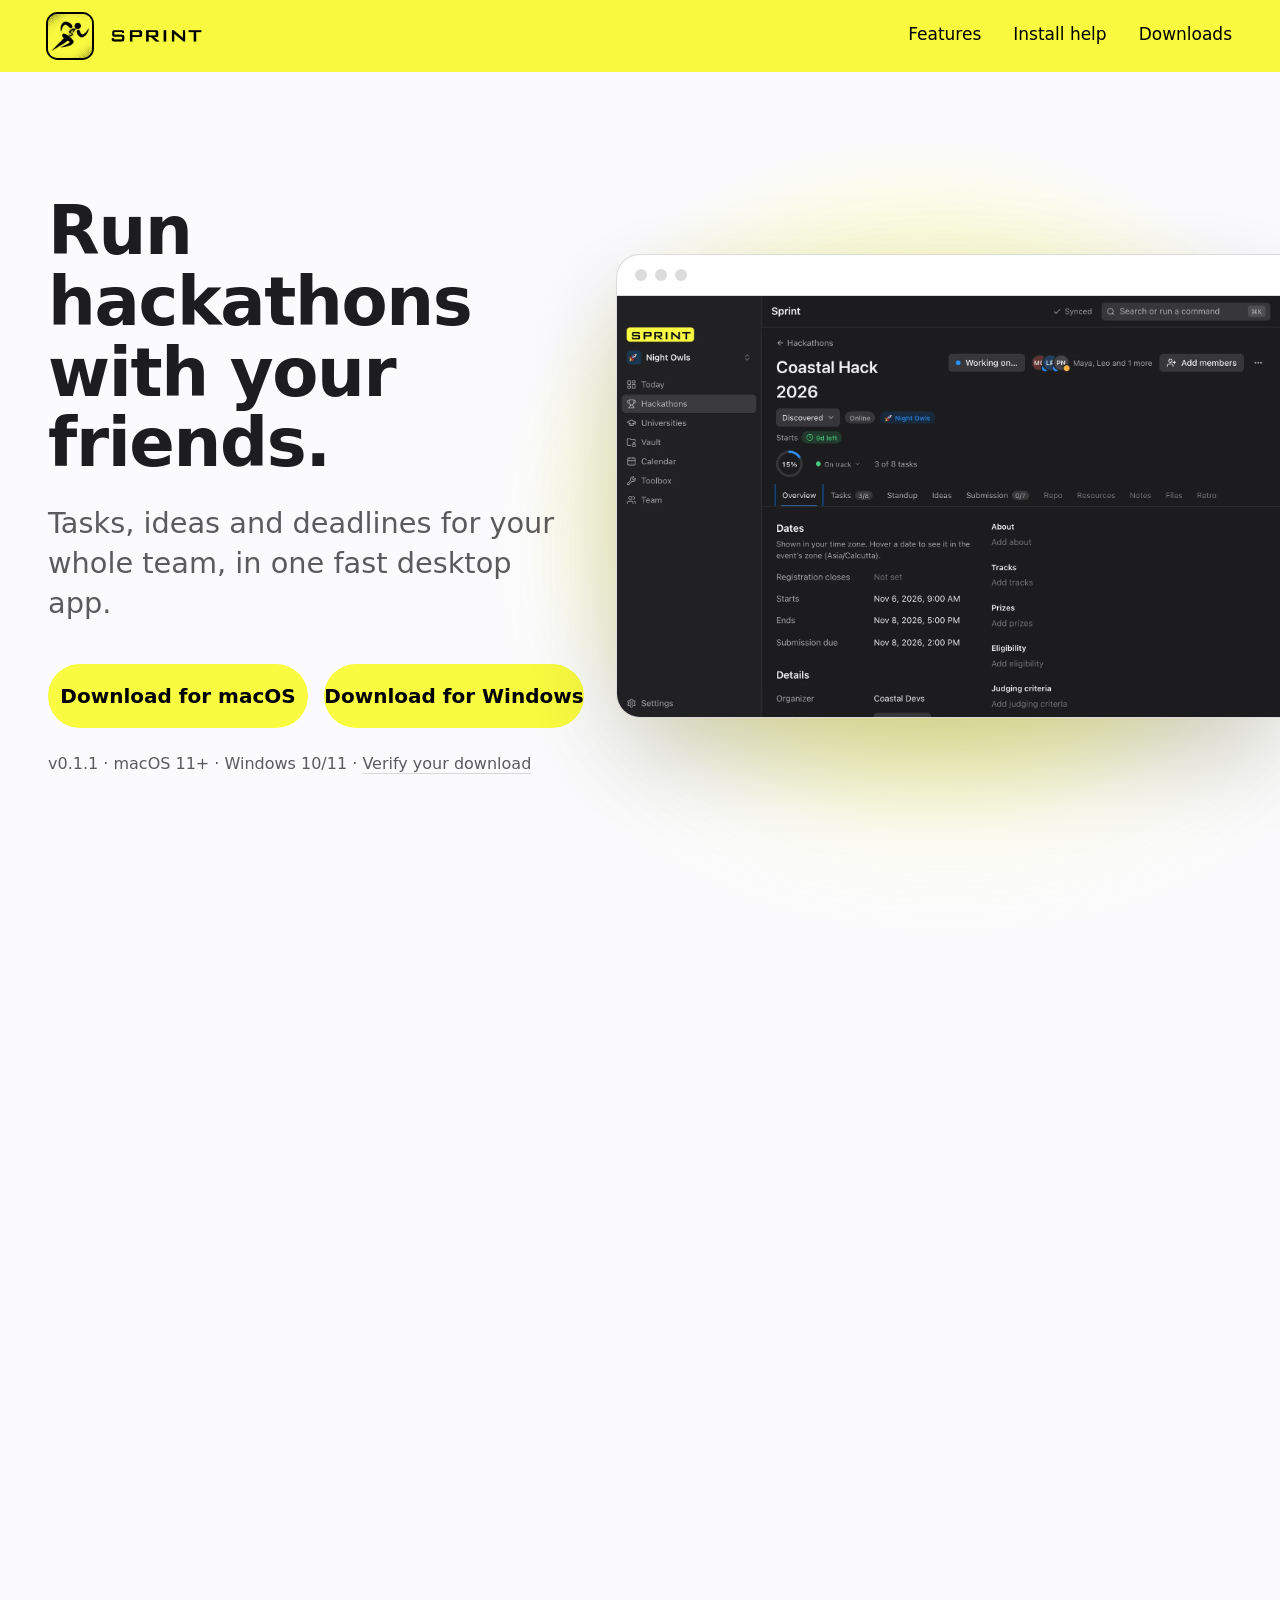
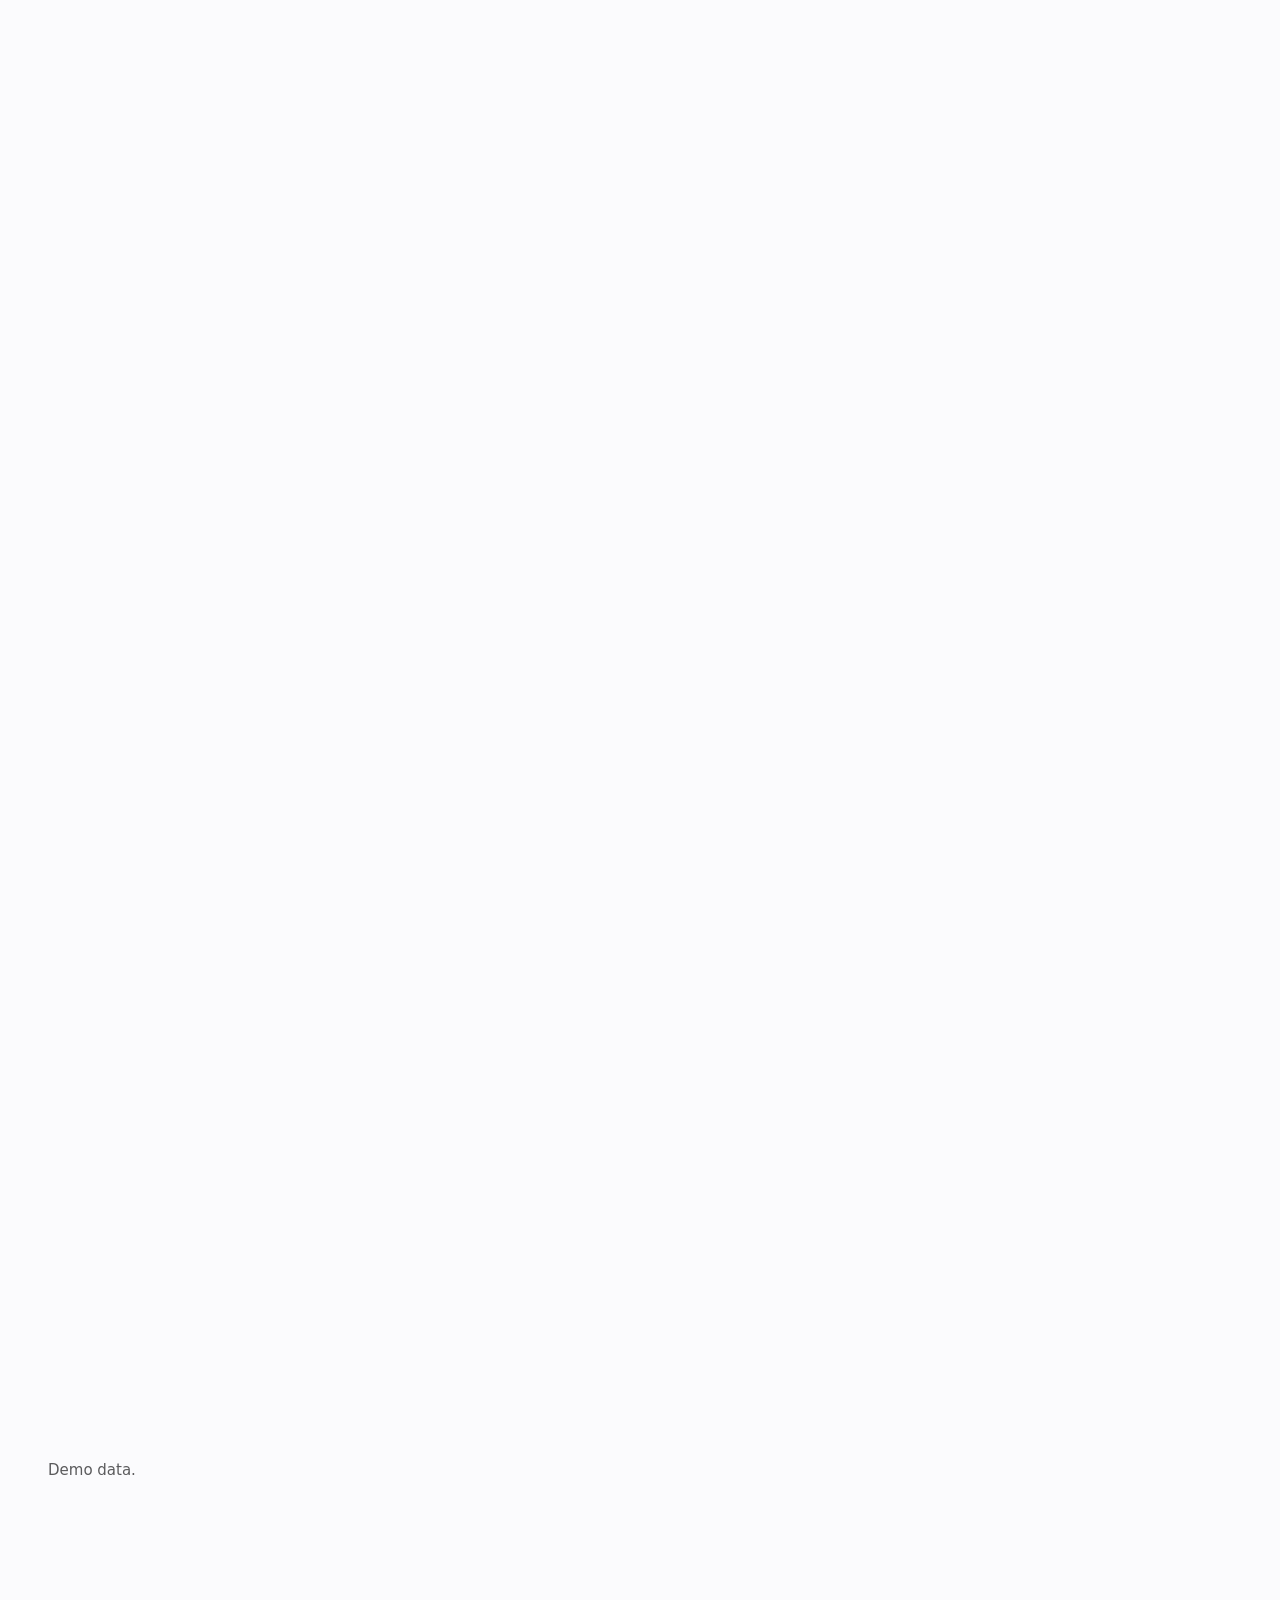
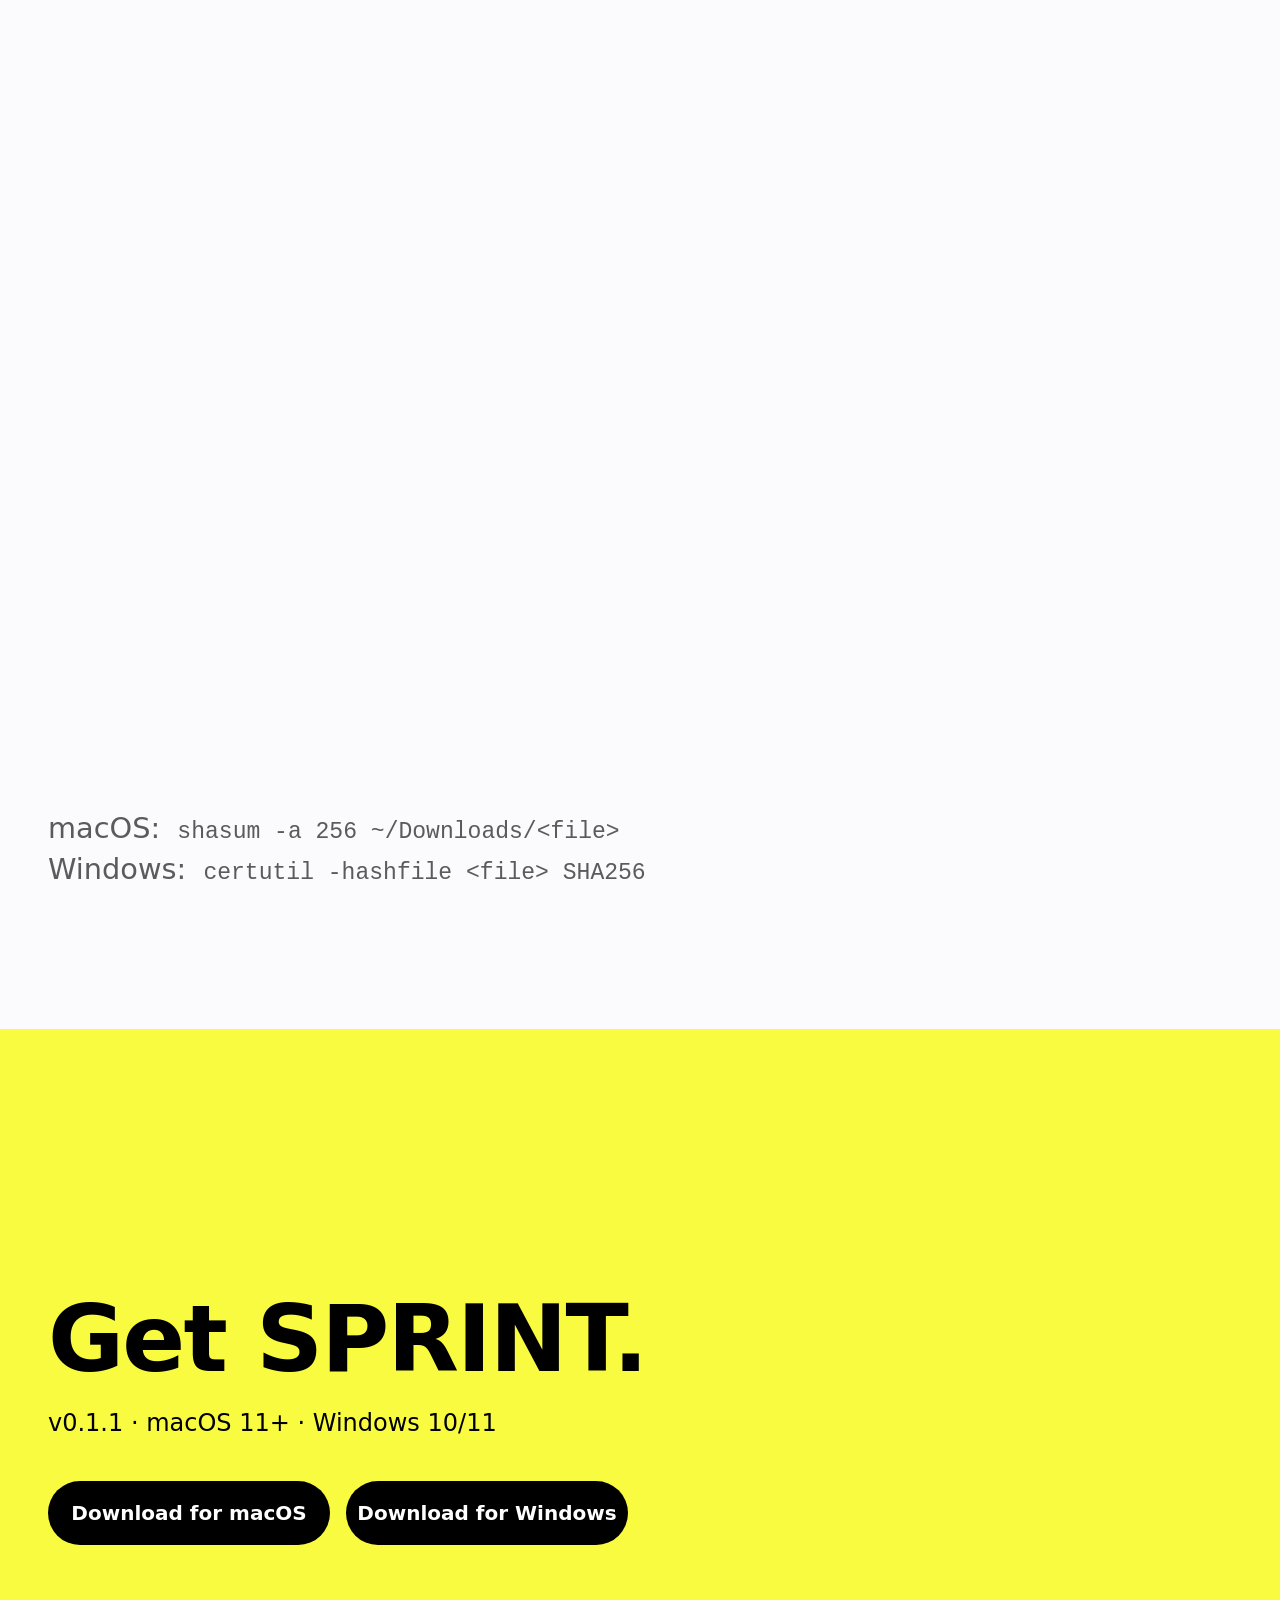
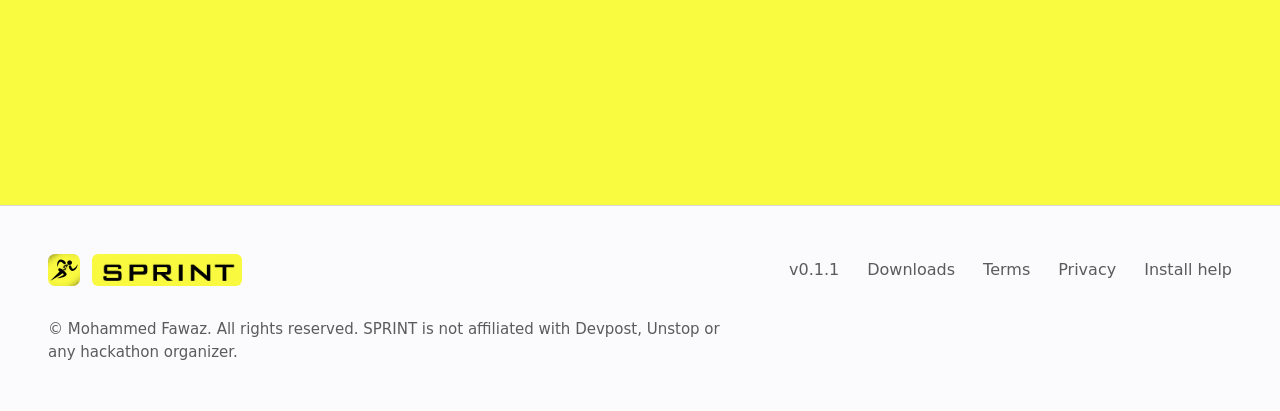
==== commit b48f8c74: "Nav lockup: 44px icon, 22px wordmark (height-based), 72px bar; cache-bust css/js" ====
--- a/index.html
+++ b/index.html
@@ -35,14 +35,14 @@
   "description": "A desktop app for friend groups to run hackathons together: tasks, ideas, submission checklists, progress and deadlines in one place.",
   "applicationCategory": "ProductivityApplication",
   "operatingSystem": "macOS, Windows",
-  "softwareVersion": "0.1.0",
+  "softwareVersion": "0.1.1",
   "url": "https://fawaz3469.github.io/sprint-app/",
   "image": "https://fawaz3469.github.io/sprint-app/og-image.png",
   "downloadUrl": "https://github.com/Fawaz3469/sprint-app/releases/latest"
 }
 </script>
-<link rel="stylesheet" href="style.css">
-<script src="app.js" defer></script>
+<link rel="stylesheet" href="style.css?v=3">
+<script src="app.js?v=3" defer></script>
 </head>
 <body>
 <a class="skip" href="#main">Skip to content</a>
@@ -63,10 +63,10 @@
       <h1>Run hackathons with your friends.</h1>
       <p class="lead">Tasks, ideas and deadlines for your whole team, in one fast desktop app.</p>
       <div class="downloads">
-          <a class="btn" data-dl="mac" data-os="mac" rel="noopener noreferrer" href="https://github.com/Fawaz3469/sprint-app/releases/download/v0.1.0/Sprint_0.1.0_universal.dmg">Download for macOS</a>
-          <a class="btn" data-dl="win" data-os="win" rel="noopener noreferrer" href="https://github.com/Fawaz3469/sprint-app/releases/download/v0.1.0/Sprint_0.1.0_x64-setup.exe">Download for Windows</a>
+          <a class="btn" data-dl="mac" data-os="mac" rel="noopener noreferrer" href="https://github.com/Fawaz3469/sprint-app/releases/download/v0.1.1/Sprint_0.1.1_universal.dmg">Download for macOS</a>
+          <a class="btn" data-dl="win" data-os="win" rel="noopener noreferrer" href="https://github.com/Fawaz3469/sprint-app/releases/download/v0.1.1/Sprint_0.1.1_x64-setup.exe">Download for Windows</a>
         </div>
-      <p class="meta"><span class="ver">v0.1.0</span> · macOS 11+ · Windows 10/11 · <a class="verify-link" href="#verify">Verify your download</a></p>
+      <p class="meta"><span class="ver">v0.1.1</span> · macOS 11+ · Windows 10/11 · <a class="verify-link" href="#verify">Verify your download</a></p>
       <p class="meta" id="mobile-note" hidden>SPRINT is a desktop app. Open this page on your Mac or PC to download it.</p>
     </div>
     <figure class="window hero-shot">
@@ -155,9 +155,9 @@
     <h2 id="verify-h" class="reveal">Verify your download.</h2>
     <p class="sub reveal">Compare the SHA-256 of the file you downloaded with these values. If they differ, do not install it.</p>
     <div class="vgrid">
-<div class="vrow reveal"><h3>macOS</h3><p data-name="mac">Sprint_0.1.0_universal.dmg</p><code data-full="mac">fe7708c4372dd57917264f7ff843966393e256d961eadf216d6270aa0fd80927</code></div>
-<div class="vrow reveal"><h3>Windows</h3><p data-name="win">Sprint_0.1.0_x64-setup.exe</p><code data-full="win">0c27ec183a17f226c5e59f44810eeecf139d4183ca8384eb6352f1f5550e7f88</code></div>
-<div class="vrow reveal"><h3>Windows (.msi)</h3><p data-name="msi">Sprint_0.1.0_x64_en-US.msi</p><code data-full="msi">40f89d95b219e3879ad29ecf7b40930d95cf62e3c7dda0f127c900ae0b9bed03</code></div>
+<div class="vrow reveal"><h3>macOS</h3><p data-name="mac">Sprint_0.1.1_universal.dmg</p><code data-full="mac">3da5ebe52bccf32124e90b3c6c54c10508ba4b73568b647ccc83c8a05a7b2f3b</code></div>
+<div class="vrow reveal"><h3>Windows</h3><p data-name="win">Sprint_0.1.1_x64-setup.exe</p><code data-full="win">c4ac5c3a8b144ae1208c1d96f49612e1e9e7ecb0a8fbe5fb53e21ff875960c6a</code></div>
+<div class="vrow reveal"><h3>Windows (.msi)</h3><p data-name="msi">Sprint_0.1.1_x64_en-US.msi</p><code data-full="msi">3385cf3996338ea581eaa2f2fb2e17fb9363d47ac442b5e77e8a0697a247707f</code></div>
     </div>
     <p class="sub">macOS: <code>shasum -a 256 ~/Downloads/&lt;file&gt;</code><br>Windows: <code>certutil -hashfile &lt;file&gt; SHA256</code></p>
   </section>
@@ -166,10 +166,10 @@
 <section class="band" aria-labelledby="band-h">
   <div class="band-in">
     <h2 id="band-h">Get SPRINT.</h2>
-    <p class="band-sub"><span class="ver">v0.1.0</span> · macOS 11+ · Windows 10/11</p>
+    <p class="band-sub"><span class="ver">v0.1.1</span> · macOS 11+ · Windows 10/11</p>
     <div class="downloads">
-          <a class="btn" data-dl="mac" data-os="mac" rel="noopener noreferrer" href="https://github.com/Fawaz3469/sprint-app/releases/download/v0.1.0/Sprint_0.1.0_universal.dmg">Download for macOS</a>
-          <a class="btn" data-dl="win" data-os="win" rel="noopener noreferrer" href="https://github.com/Fawaz3469/sprint-app/releases/download/v0.1.0/Sprint_0.1.0_x64-setup.exe">Download for Windows</a>
+          <a class="btn" data-dl="mac" data-os="mac" rel="noopener noreferrer" href="https://github.com/Fawaz3469/sprint-app/releases/download/v0.1.1/Sprint_0.1.1_universal.dmg">Download for macOS</a>
+          <a class="btn" data-dl="win" data-os="win" rel="noopener noreferrer" href="https://github.com/Fawaz3469/sprint-app/releases/download/v0.1.1/Sprint_0.1.1_x64-setup.exe">Download for Windows</a>
         </div>
   </div>
 </section>
@@ -177,7 +177,7 @@
   <div class="foot-in">
     <a class="lockup" href="./" aria-label="SPRINT home"><img class="lockup-icon" src="assets/sprint-icon-sm.png" alt="" width="128" height="128"><span class="lockup-word"><img src="assets/sprint-wordmark.png" alt="SPRINT" width="720" height="154"></span></a>
     <nav aria-label="Footer">
-      <span class="ver">v0.1.0</span>
+      <span class="ver">v0.1.1</span>
       <a href="downloads/">Downloads</a>
       <a href="terms/">Terms</a>
       <a href="privacy/">Privacy</a>
--- a/style.css
+++ b/style.css
@@ -11,7 +11,7 @@
   --glow: .22;
   --shadow: 0 40px 100px rgba(0, 0, 0, .5);
   --pad: 48px;
-  --nav-h: 80px;
+  --nav-h: 72px;
   --section: 140px;
   --font: -apple-system, BlinkMacSystemFont, "SF Pro Display", "SF Pro Text", "Segoe UI", system-ui, sans-serif;
 }
@@ -34,9 +34,12 @@
 .lockup-word img { height: var(--lh); width: auto; border-radius: 6px; }
 /* On the yellow bar the wordmark file's own yellow padding is trimmed away with CSS (glyphs: 627x79 at 54,50 of 720x154),
    so the letters, not the invisible box, line up with the icon. */
-.lockup.trim { --lh: 36px; }
-.lockup.trim .lockup-word { position: relative; overflow: hidden; width: calc(var(--lh) * 7.9367); height: var(--lh); }
-.lockup.trim .lockup-word img { position: absolute; max-width: none; height: auto; width: calc(var(--lh) * 9.1139); left: calc(var(--lh) * -0.6835); top: calc(var(--lh) * -0.6329); border-radius: 0; }
+/* Nav lockup: icon 44x44, wordmark 22px tall with width:auto (the file is 720x154, so about 103px wide), 12px apart, one center line.
+   The file has built-in yellow padding (50px above the letters, 25px below, of 154), so the image is nudged up inside its
+   22px box with CSS only; the box itself stays centered with the icon. */
+.lockup.trim { --lh: 44px; --wh: 22px; gap: 12px; }
+.lockup.trim .lockup-word { display: block; height: var(--wh); overflow: hidden; line-height: 0; }
+.lockup.trim .lockup-word img { display: block; height: var(--wh); width: auto; max-width: none; object-fit: contain; border-radius: 0; position: relative; top: calc(var(--wh) * -0.0812); }
 .lockup.trim .lockup-icon { box-shadow: 0 0 0 2px #000; }
 
 .nav { position: sticky; top: 0; z-index: 20; background: #F9F940; /* the exact yellow inside the logo files, so the wordmark has no seam on the bar */ color: var(--on-yellow); }
@@ -161,7 +164,6 @@
 @media (max-width: 720px) {
   :root { --pad: 20px; --nav-h: 64px; --section: 72px; }
   body { font-size: 1.125rem; }
-  .lockup.trim { --lh: 20px; gap: 10px; flex-shrink: 0; }
   .nav-in { gap: 12px; }
   .nav nav { gap: 14px; font-size: .875rem; white-space: nowrap; }
   .nl-features { display: none; }
@@ -185,6 +187,9 @@
   .foot { padding: 40px var(--pad); }
   .foot-in { flex-direction: column; align-items: flex-start; }
 }
+@media (max-width: 480px) {
+  .lockup.trim { --lh: 36px; --wh: 18px; flex-shrink: 0; }
+}
 @media (prefers-reduced-motion: reduce) {
   html { scroll-behavior: auto; }
   .btn { transition: none; }
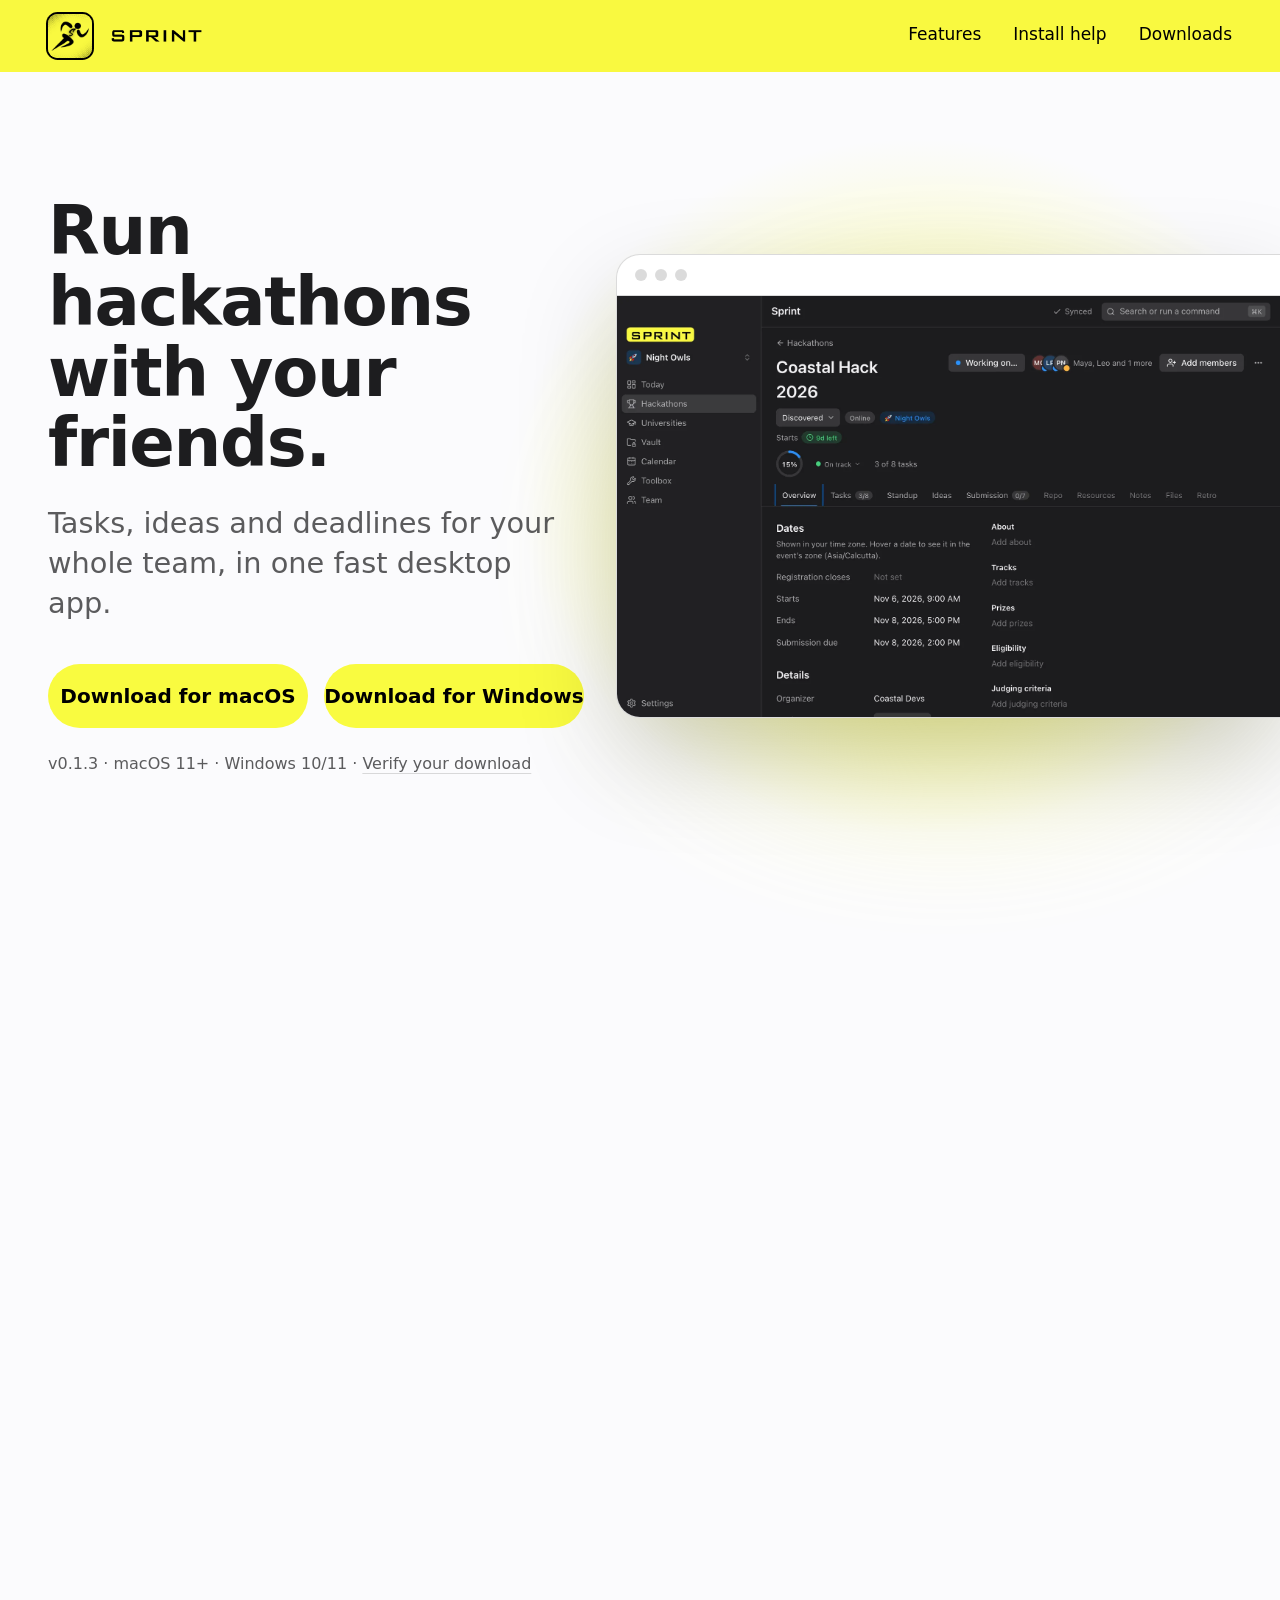
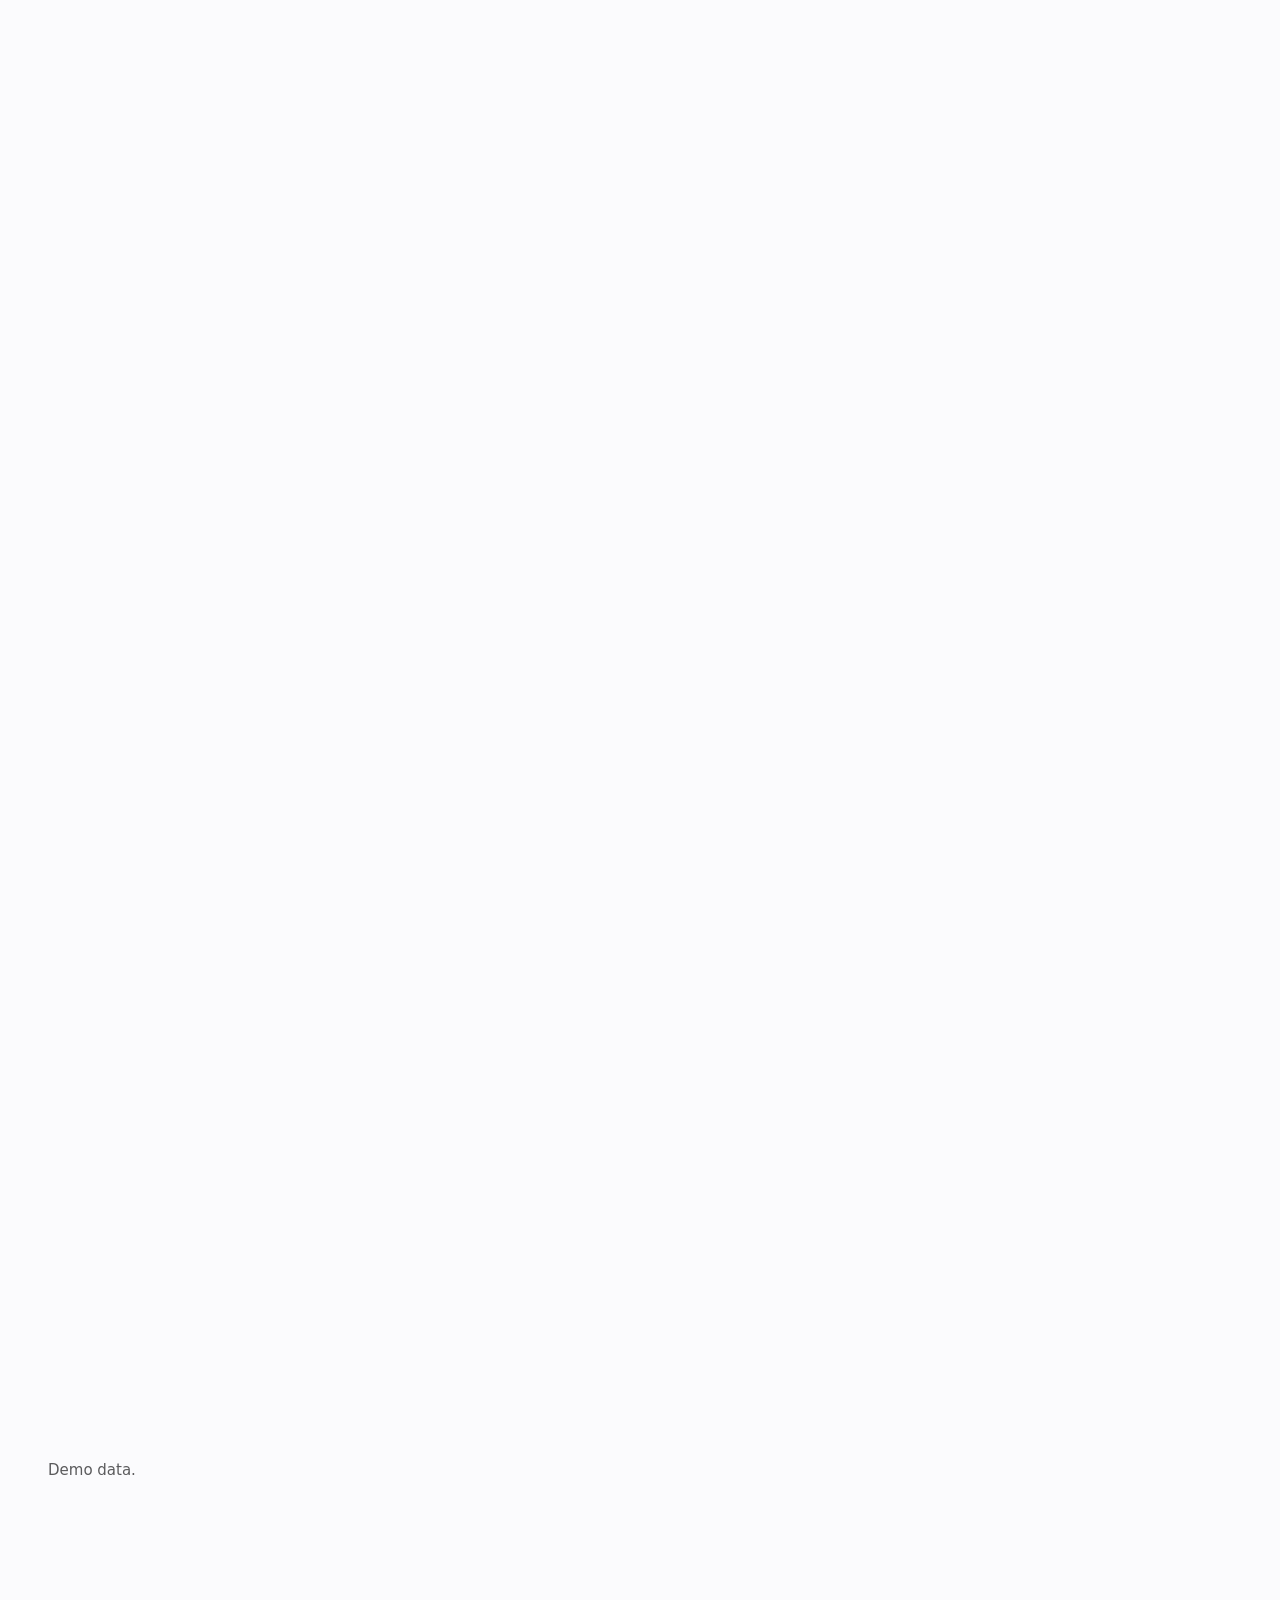
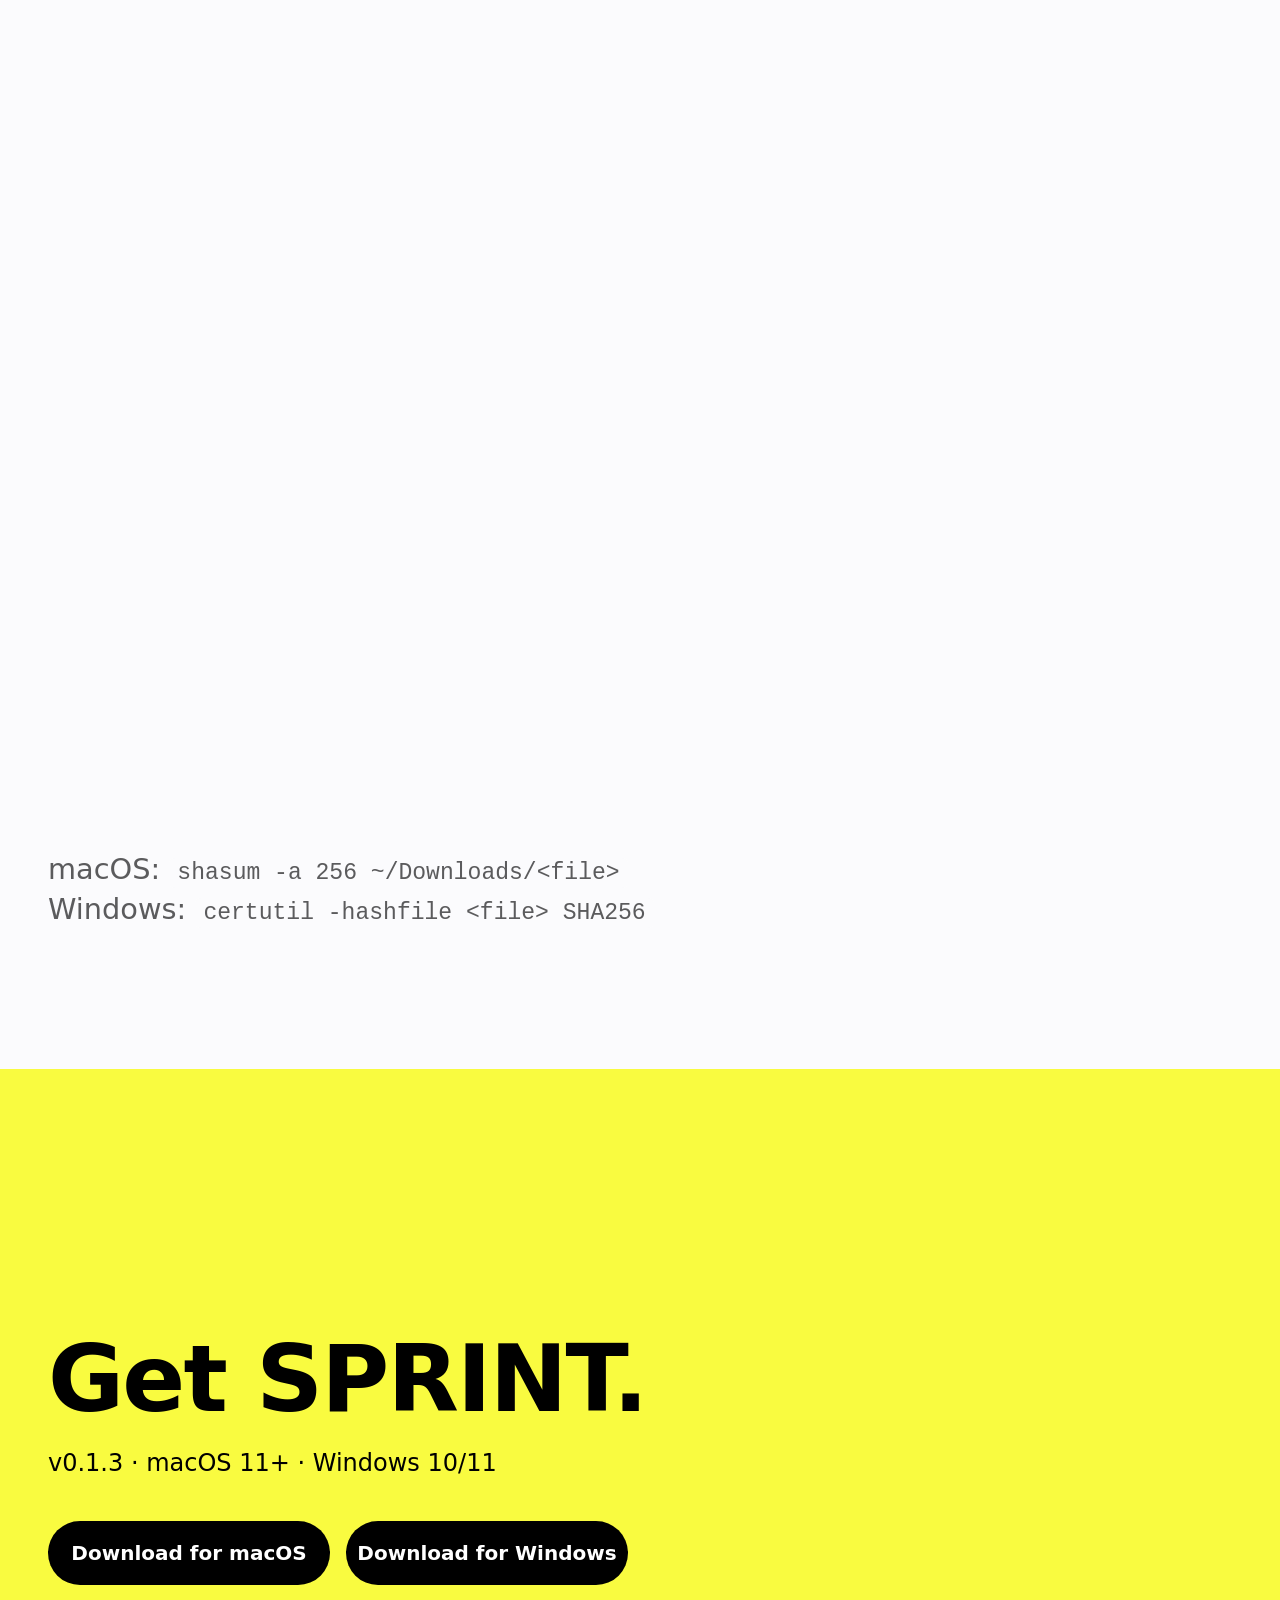
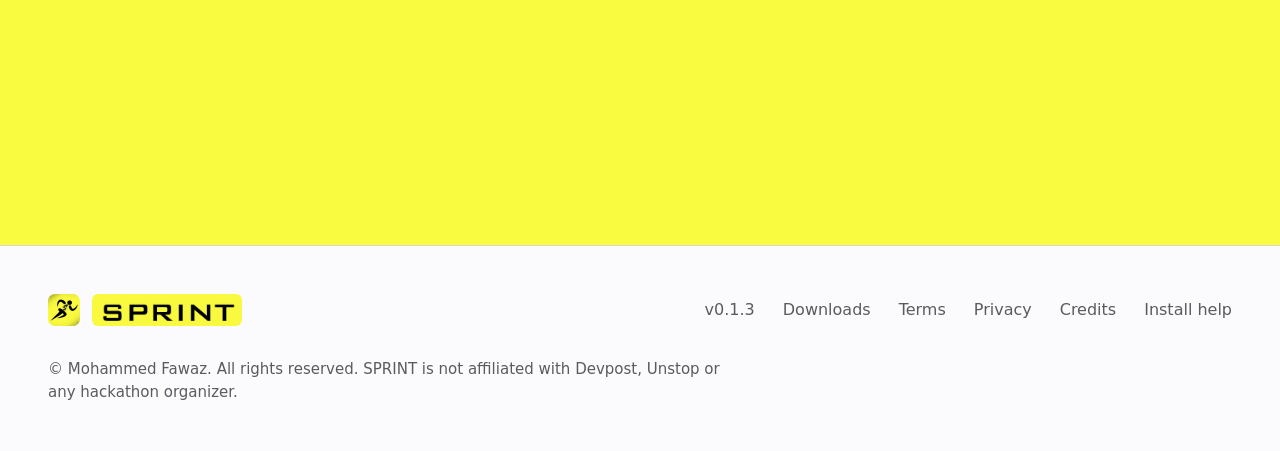
==== commit 4a7c826b: "Fixed-name latest download links, release.json-driven version/checksums, Credits page; move attribut" ====
--- a/index.html
+++ b/index.html
@@ -35,14 +35,13 @@
   "description": "A desktop app for friend groups to run hackathons together: tasks, ideas, submission checklists, progress and deadlines in one place.",
   "applicationCategory": "ProductivityApplication",
   "operatingSystem": "macOS, Windows",
-  "softwareVersion": "0.1.1",
   "url": "https://fawaz3469.github.io/sprint-app/",
   "image": "https://fawaz3469.github.io/sprint-app/og-image.png",
   "downloadUrl": "https://github.com/Fawaz3469/sprint-app/releases/latest"
 }
 </script>
-<link rel="stylesheet" href="style.css?v=3">
-<script src="app.js?v=3" defer></script>
+<link rel="stylesheet" href="style.css?v=4">
+<script src="app.js?v=4" defer></script>
 </head>
 <body>
 <a class="skip" href="#main">Skip to content</a>
@@ -63,10 +62,10 @@
       <h1>Run hackathons with your friends.</h1>
       <p class="lead">Tasks, ideas and deadlines for your whole team, in one fast desktop app.</p>
       <div class="downloads">
-          <a class="btn" data-dl="mac" data-os="mac" rel="noopener noreferrer" href="https://github.com/Fawaz3469/sprint-app/releases/download/v0.1.1/Sprint_0.1.1_universal.dmg">Download for macOS</a>
-          <a class="btn" data-dl="win" data-os="win" rel="noopener noreferrer" href="https://github.com/Fawaz3469/sprint-app/releases/download/v0.1.1/Sprint_0.1.1_x64-setup.exe">Download for Windows</a>
+          <a class="btn" data-dl="mac" data-os="mac" rel="noopener noreferrer" href="https://github.com/Fawaz3469/sprint-app/releases/latest/download/Sprint-macOS.dmg">Download for macOS</a>
+          <a class="btn" data-dl="win" data-os="win" rel="noopener noreferrer" href="https://github.com/Fawaz3469/sprint-app/releases/latest/download/Sprint-Windows-setup.exe">Download for Windows</a>
         </div>
-      <p class="meta"><span class="ver">v0.1.1</span> · macOS 11+ · Windows 10/11 · <a class="verify-link" href="#verify">Verify your download</a></p>
+      <p class="meta"><span class="ver live">v0.1.3</span> · macOS 11+ · Windows 10/11 · <a class="verify-link" href="#verify">Verify your download</a></p>
       <p class="meta" id="mobile-note" hidden>SPRINT is a desktop app. Open this page on your Mac or PC to download it.</p>
     </div>
     <figure class="window hero-shot">
@@ -153,11 +152,11 @@
 
   <section id="verify" class="verify" aria-labelledby="verify-h">
     <h2 id="verify-h" class="reveal">Verify your download.</h2>
-    <p class="sub reveal">Compare the SHA-256 of the file you downloaded with these values. If they differ, do not install it.</p>
+    <p class="sub reveal">Compare the SHA-256 of the file you downloaded with these values. The same values for every file are in <a href="https://github.com/Fawaz3469/sprint-app/releases/latest/download/SHA256SUMS.txt" rel="noopener noreferrer">SHA256SUMS.txt</a>. If they differ, do not install it.</p>
     <div class="vgrid">
-<div class="vrow reveal"><h3>macOS</h3><p data-name="mac">Sprint_0.1.1_universal.dmg</p><code data-full="mac">3da5ebe52bccf32124e90b3c6c54c10508ba4b73568b647ccc83c8a05a7b2f3b</code></div>
-<div class="vrow reveal"><h3>Windows</h3><p data-name="win">Sprint_0.1.1_x64-setup.exe</p><code data-full="win">c4ac5c3a8b144ae1208c1d96f49612e1e9e7ecb0a8fbe5fb53e21ff875960c6a</code></div>
-<div class="vrow reveal"><h3>Windows (.msi)</h3><p data-name="msi">Sprint_0.1.1_x64_en-US.msi</p><code data-full="msi">3385cf3996338ea581eaa2f2fb2e17fb9363d47ac442b5e77e8a0697a247707f</code></div>
+<div class="vrow reveal"><h3>macOS</h3><p class="live" data-name="mac">Sprint-macOS.dmg</p><code class="live" data-full="mac">dab190325e9f39200f4842b1c562a072e1bc8b76ddf2bf4360d3480c14215424</code></div>
+<div class="vrow reveal"><h3>Windows</h3><p class="live" data-name="win">Sprint-Windows-setup.exe</p><code class="live" data-full="win">022f8f89b1b69187992fe313a405d31af3409c89250cfb516e81aa137fc19840</code></div>
+<div class="vrow reveal"><h3>Windows (.msi)</h3><p class="live" data-name="msi">Sprint-Windows.msi</p><code class="live" data-full="msi">3ddd9d3a0ddbd79cd1a117f08aaf32f3359cd43b71ccce820e475b7756dd54ef</code></div>
     </div>
     <p class="sub">macOS: <code>shasum -a 256 ~/Downloads/&lt;file&gt;</code><br>Windows: <code>certutil -hashfile &lt;file&gt; SHA256</code></p>
   </section>
@@ -166,10 +165,10 @@
 <section class="band" aria-labelledby="band-h">
   <div class="band-in">
     <h2 id="band-h">Get SPRINT.</h2>
-    <p class="band-sub"><span class="ver">v0.1.1</span> · macOS 11+ · Windows 10/11</p>
+    <p class="band-sub"><span class="ver live">v0.1.3</span> · macOS 11+ · Windows 10/11</p>
     <div class="downloads">
-          <a class="btn" data-dl="mac" data-os="mac" rel="noopener noreferrer" href="https://github.com/Fawaz3469/sprint-app/releases/download/v0.1.1/Sprint_0.1.1_universal.dmg">Download for macOS</a>
-          <a class="btn" data-dl="win" data-os="win" rel="noopener noreferrer" href="https://github.com/Fawaz3469/sprint-app/releases/download/v0.1.1/Sprint_0.1.1_x64-setup.exe">Download for Windows</a>
+          <a class="btn" data-dl="mac" data-os="mac" rel="noopener noreferrer" href="https://github.com/Fawaz3469/sprint-app/releases/latest/download/Sprint-macOS.dmg">Download for macOS</a>
+          <a class="btn" data-dl="win" data-os="win" rel="noopener noreferrer" href="https://github.com/Fawaz3469/sprint-app/releases/latest/download/Sprint-Windows-setup.exe">Download for Windows</a>
         </div>
   </div>
 </section>
@@ -177,10 +176,11 @@
   <div class="foot-in">
     <a class="lockup" href="./" aria-label="SPRINT home"><img class="lockup-icon" src="assets/sprint-icon-sm.png" alt="" width="128" height="128"><span class="lockup-word"><img src="assets/sprint-wordmark.png" alt="SPRINT" width="720" height="154"></span></a>
     <nav aria-label="Footer">
-      <span class="ver">v0.1.1</span>
+      <span class="ver live">v0.1.3</span>
       <a href="downloads/">Downloads</a>
       <a href="terms/">Terms</a>
       <a href="privacy/">Privacy</a>
+      <a href="credits/">Credits</a>
       <a href="#install-help">Install help</a>
     </nav>
   </div>
--- a/style.css
+++ b/style.css
@@ -121,7 +121,6 @@
 .foot nav a:hover { color: var(--text); text-decoration: underline; }
 .foot-fine { margin-top: 32px; flex-direction: column; align-items: flex-start; font-size: .9375rem; }
 .foot-fine p { margin: 0; max-width: 72ch; }
-.attrib a { text-decoration: underline; }
 
 /* Downloads page */
 .dl-head { padding: 96px 0 0; }
@@ -149,8 +148,6 @@
 .doc a { text-decoration: underline; text-underline-offset: 3px; }
 .doc li { margin-bottom: 8px; }
 .doc .fine { margin: 0 0 32px; }
-.draft { background: var(--yellow); color: var(--on-yellow) !important; padding: 14px 18px; border-radius: 14px; margin: 0 0 32px; font-size: 1rem !important; }
-.draft strong { color: var(--on-yellow); }
 
 .js .reveal { opacity: 0; transform: translateY(24px); transition: opacity .7s ease, transform .7s ease; }
 .js .reveal.in { opacity: 1; transform: none; }
@@ -195,3 +192,6 @@
   .btn { transition: none; }
   .js .reveal { opacity: 1; transform: none; transition: none; }
 }
+
+/* Version, date, names and checksums wait for release.json (no flash of an old value). */
+html.js:not(.rel-ready) .live { visibility: hidden; }
